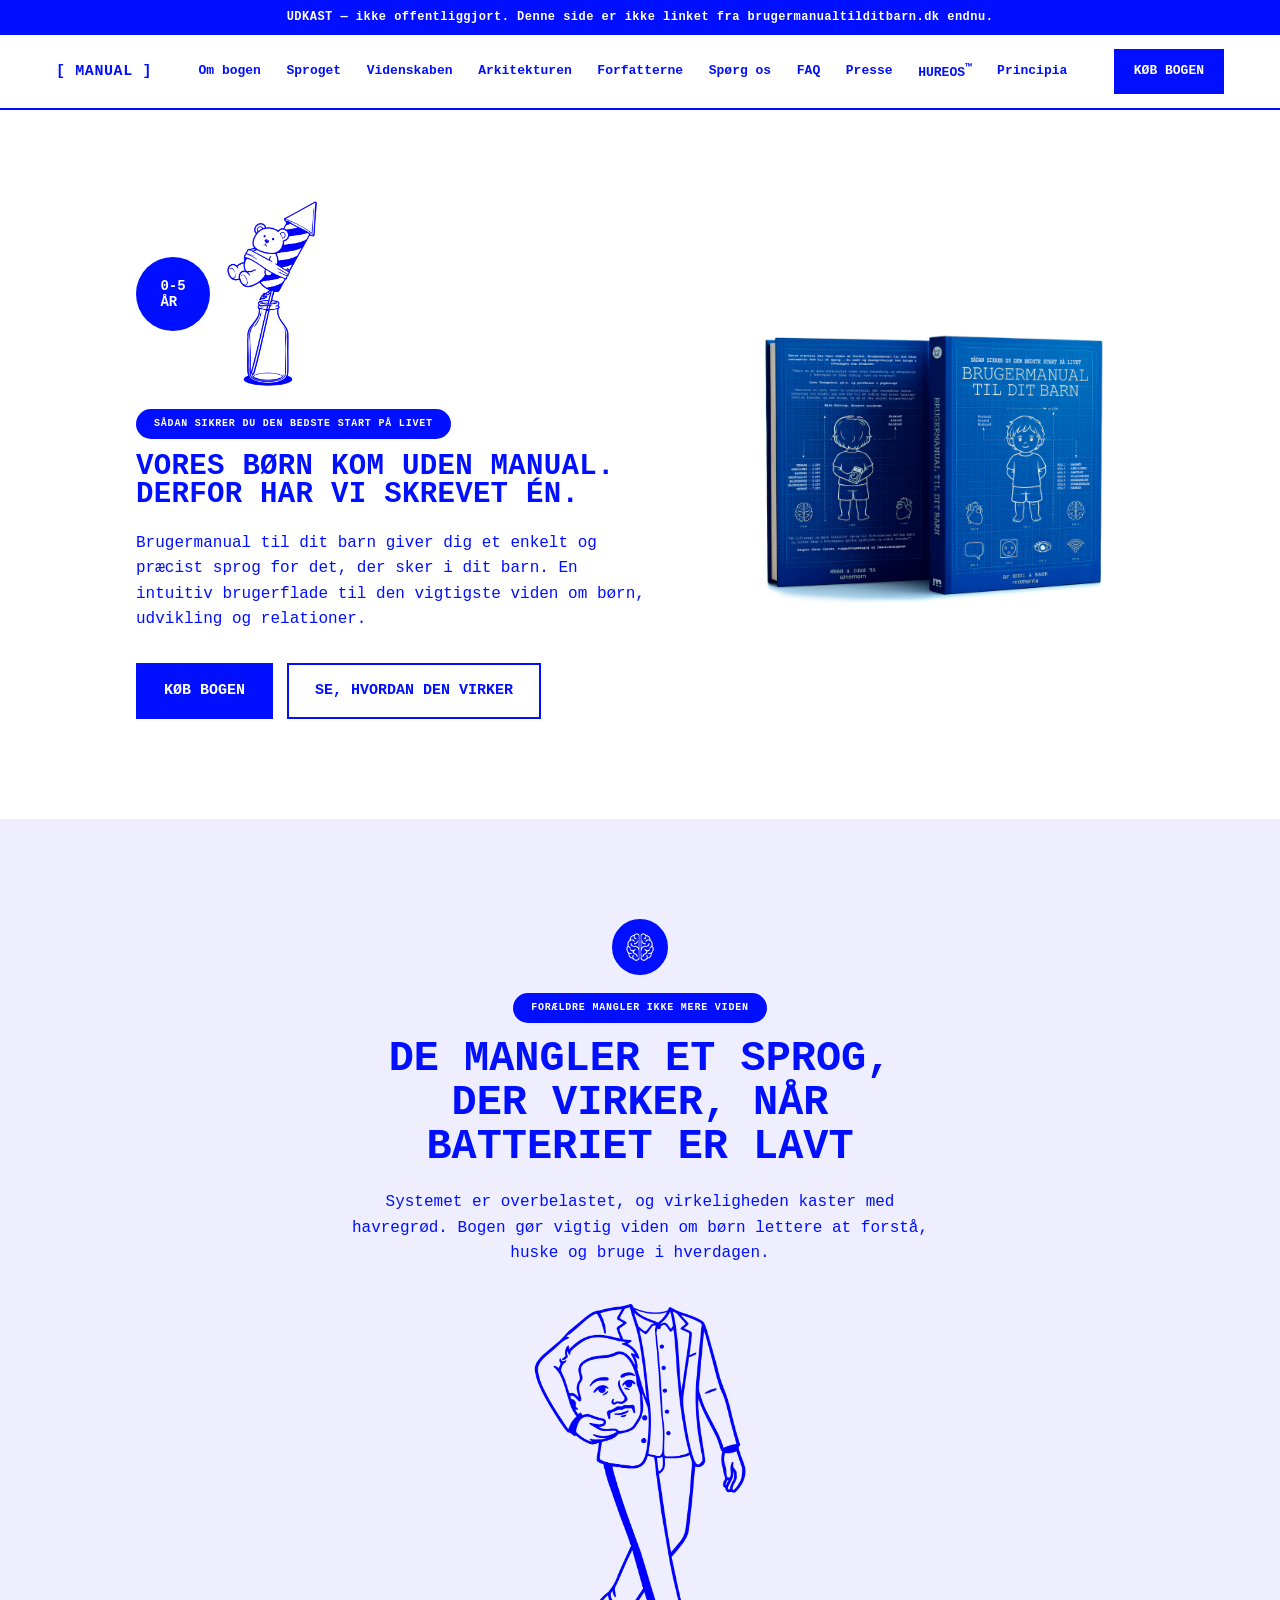
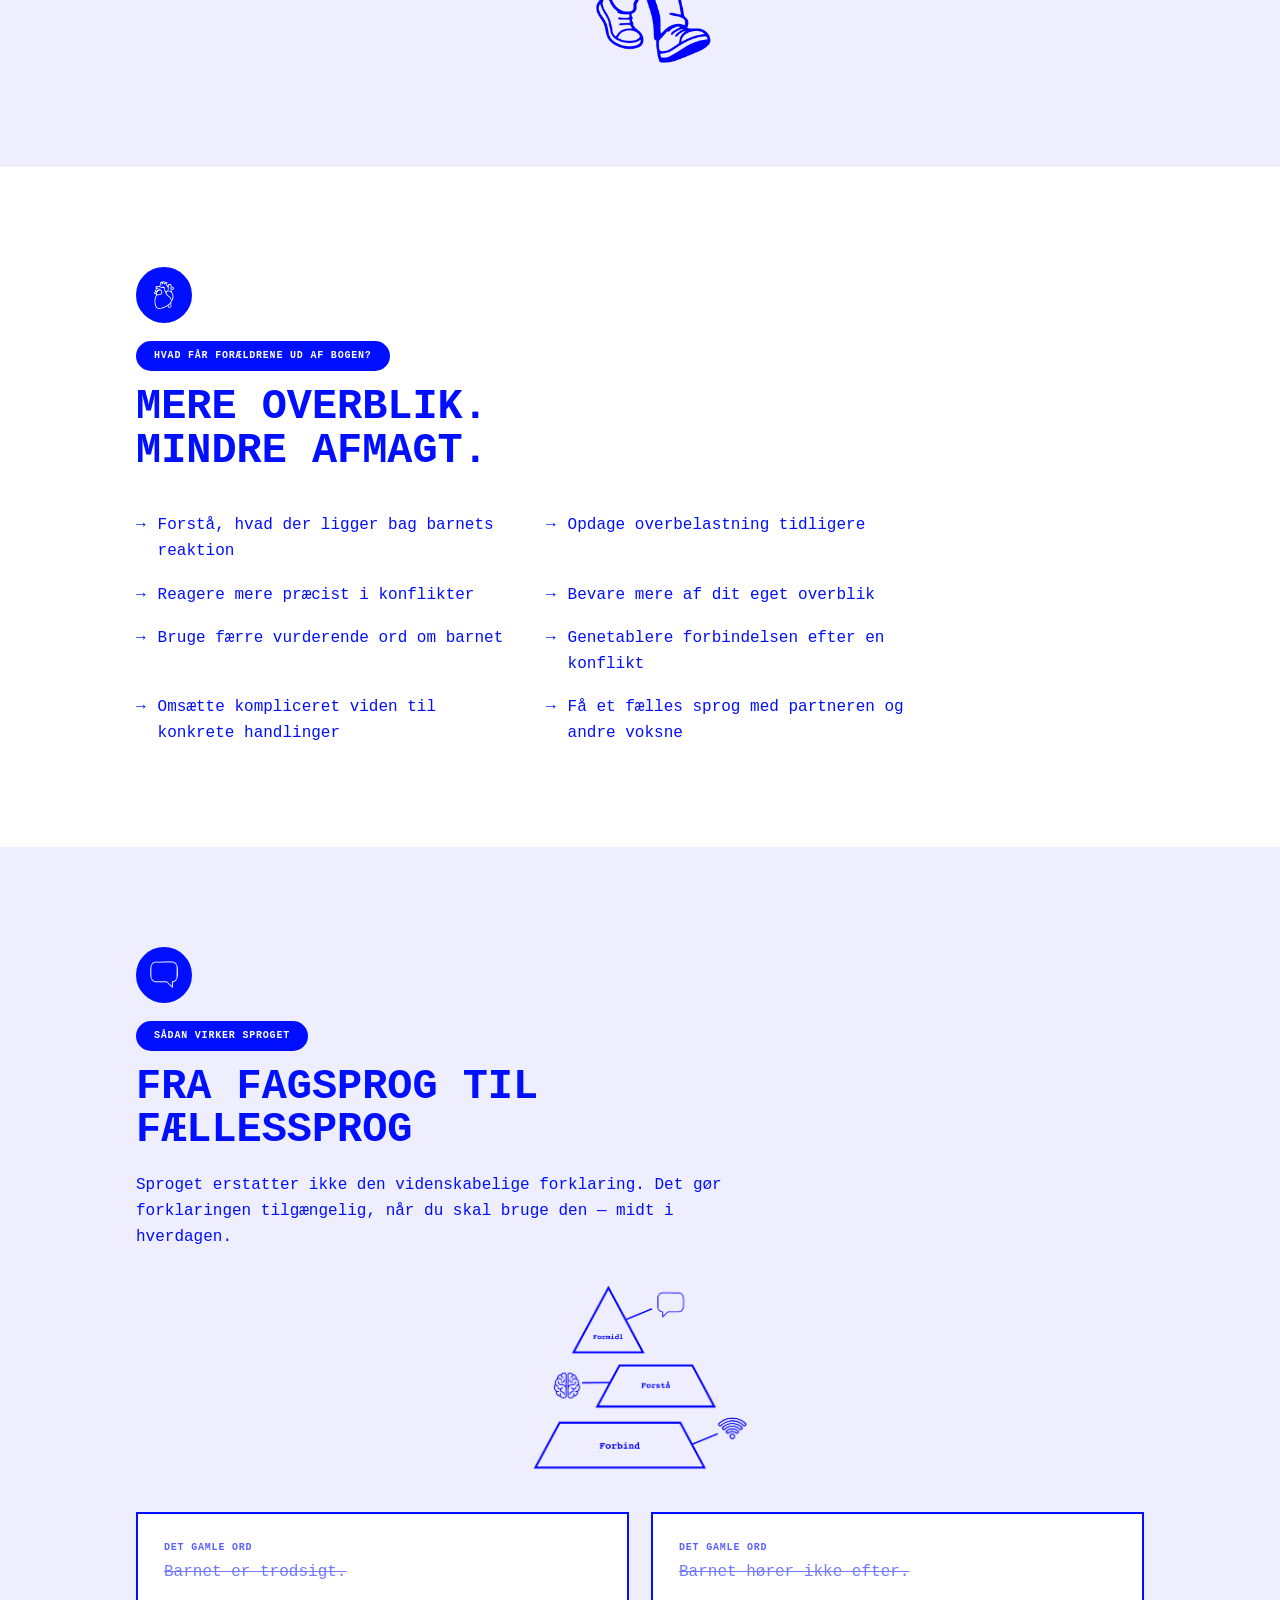
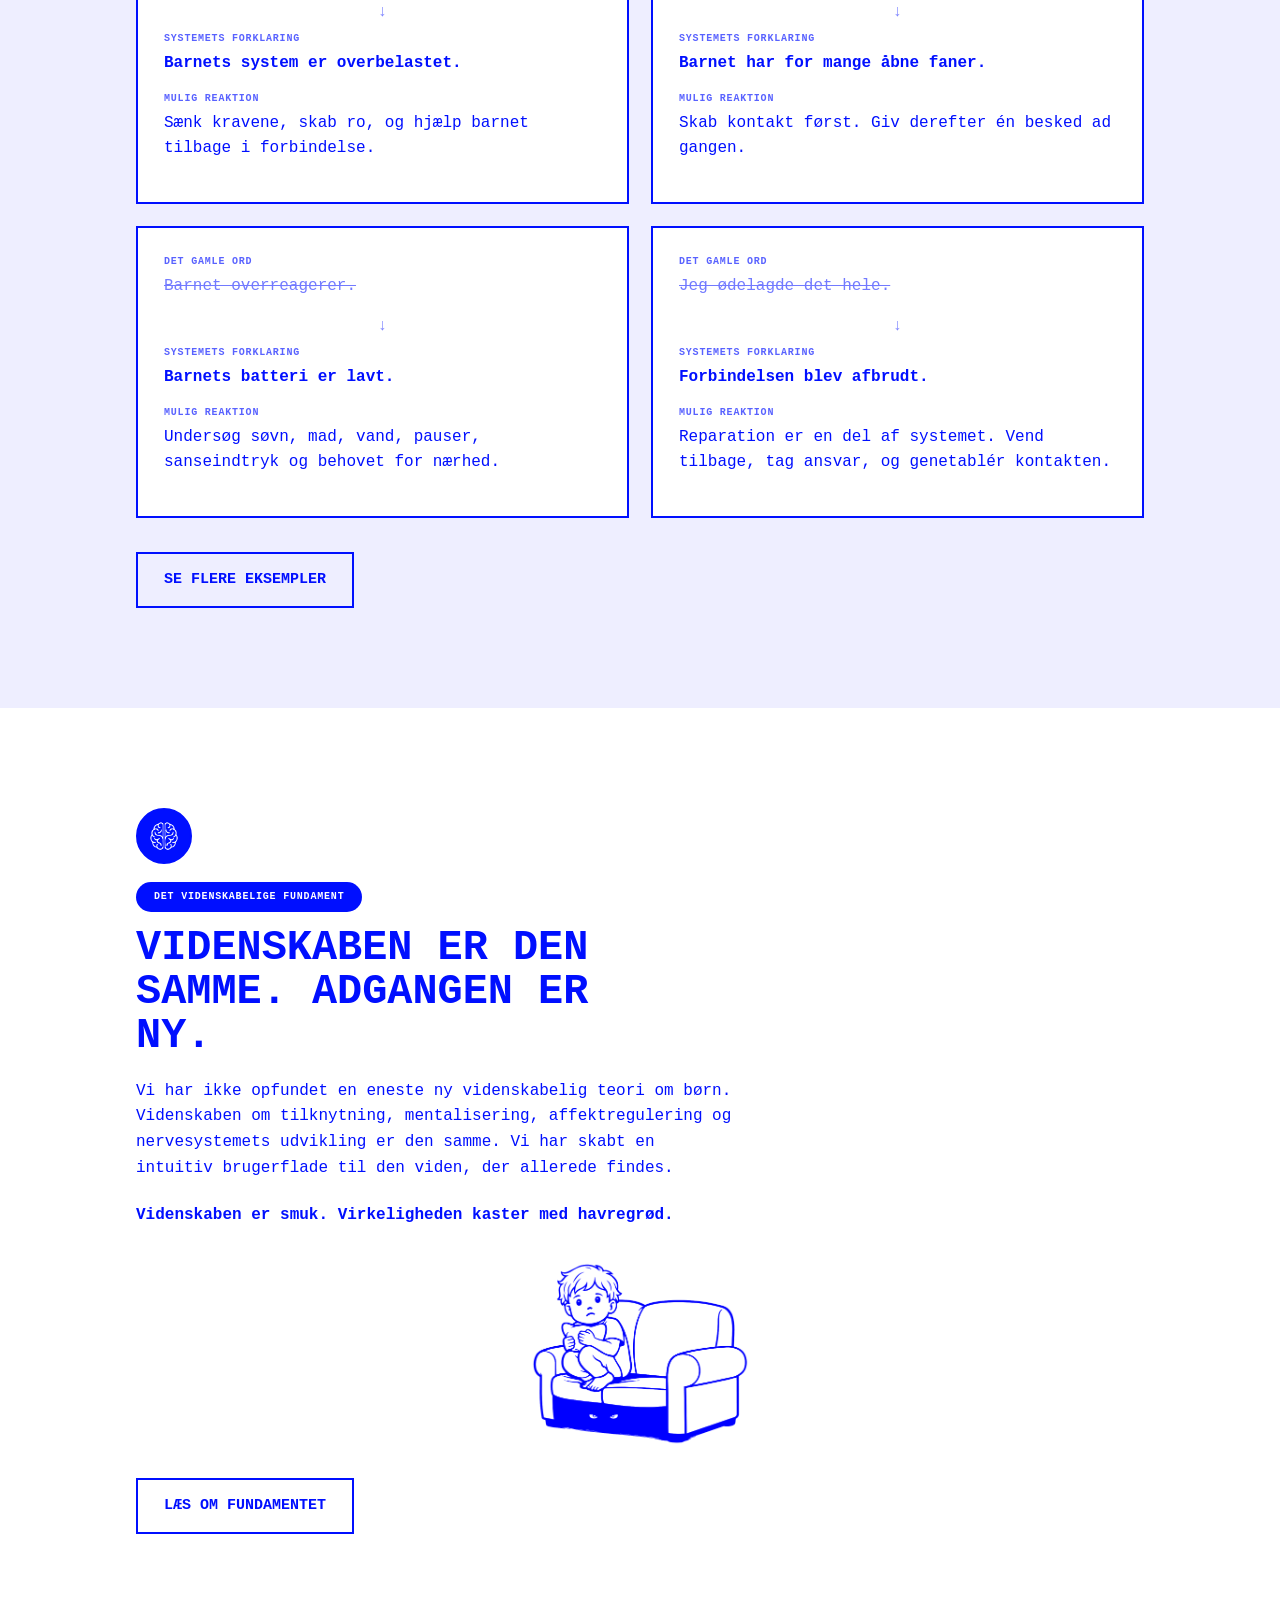
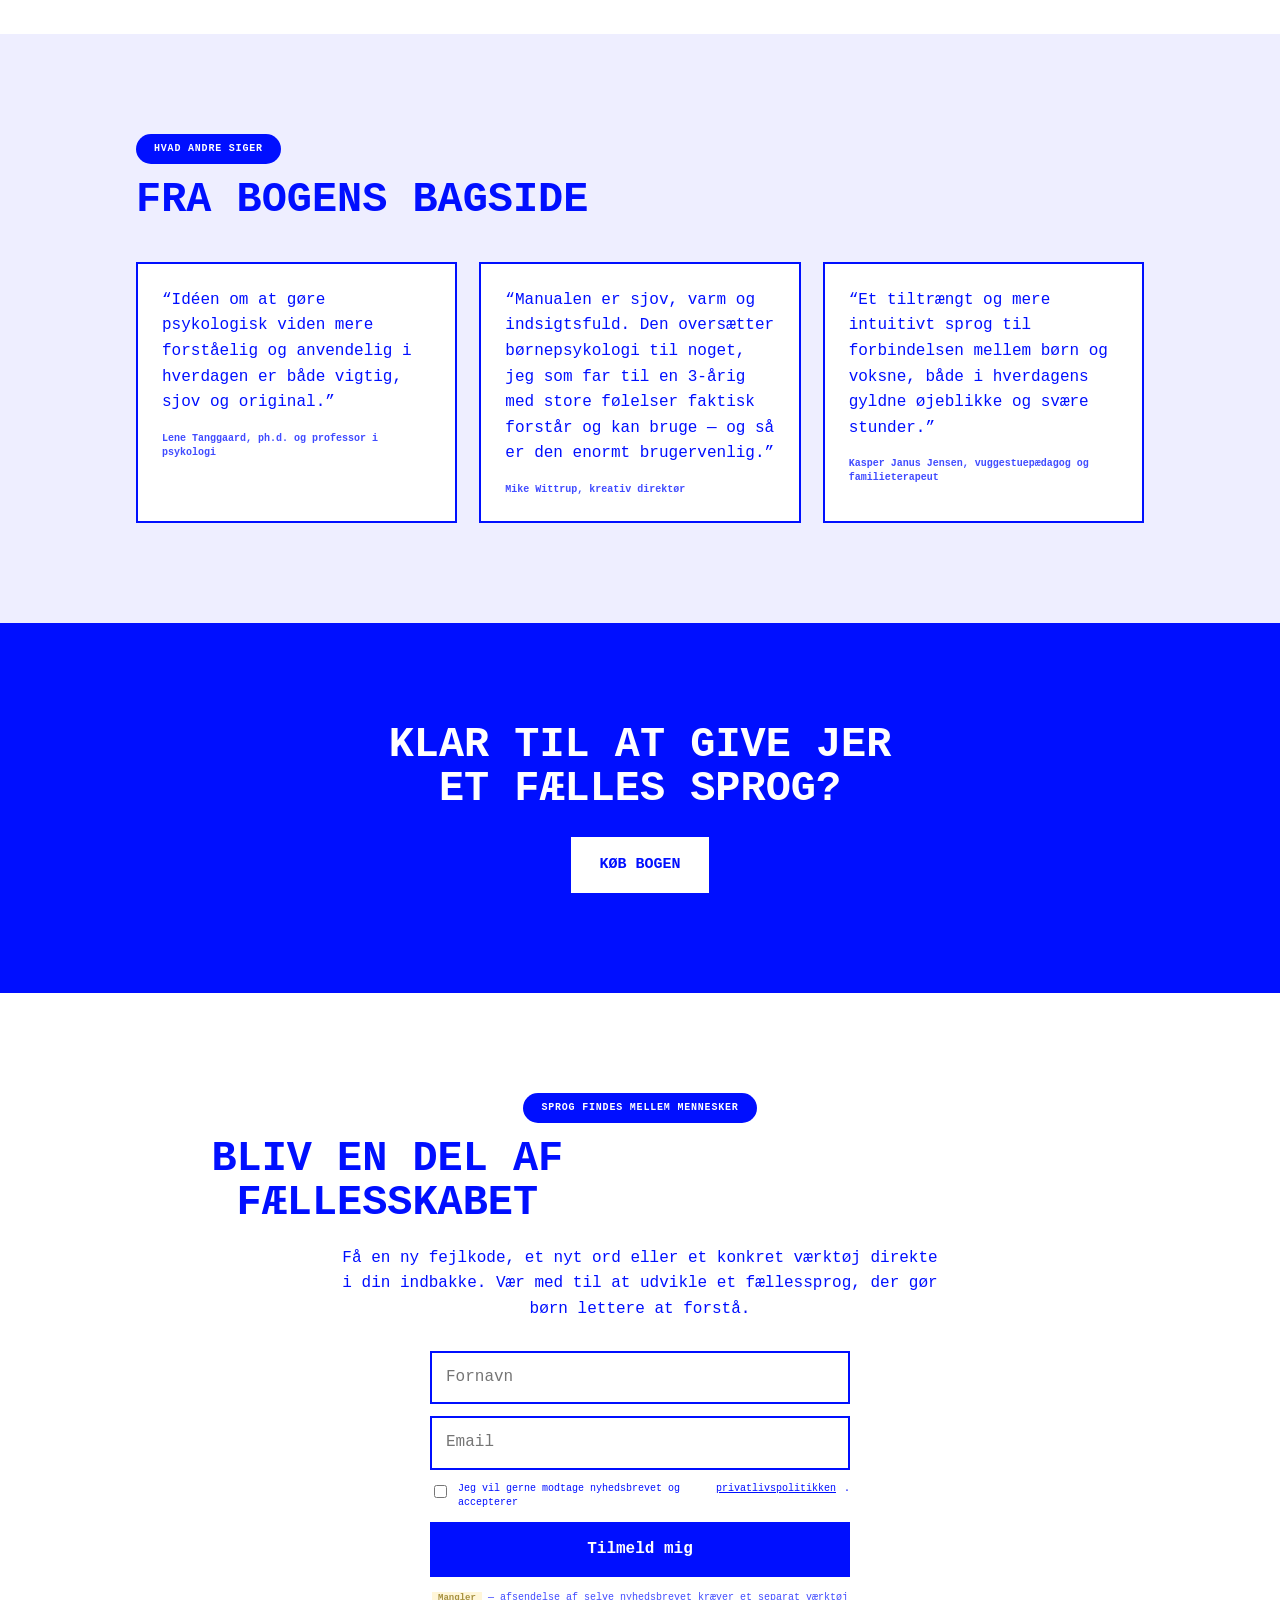
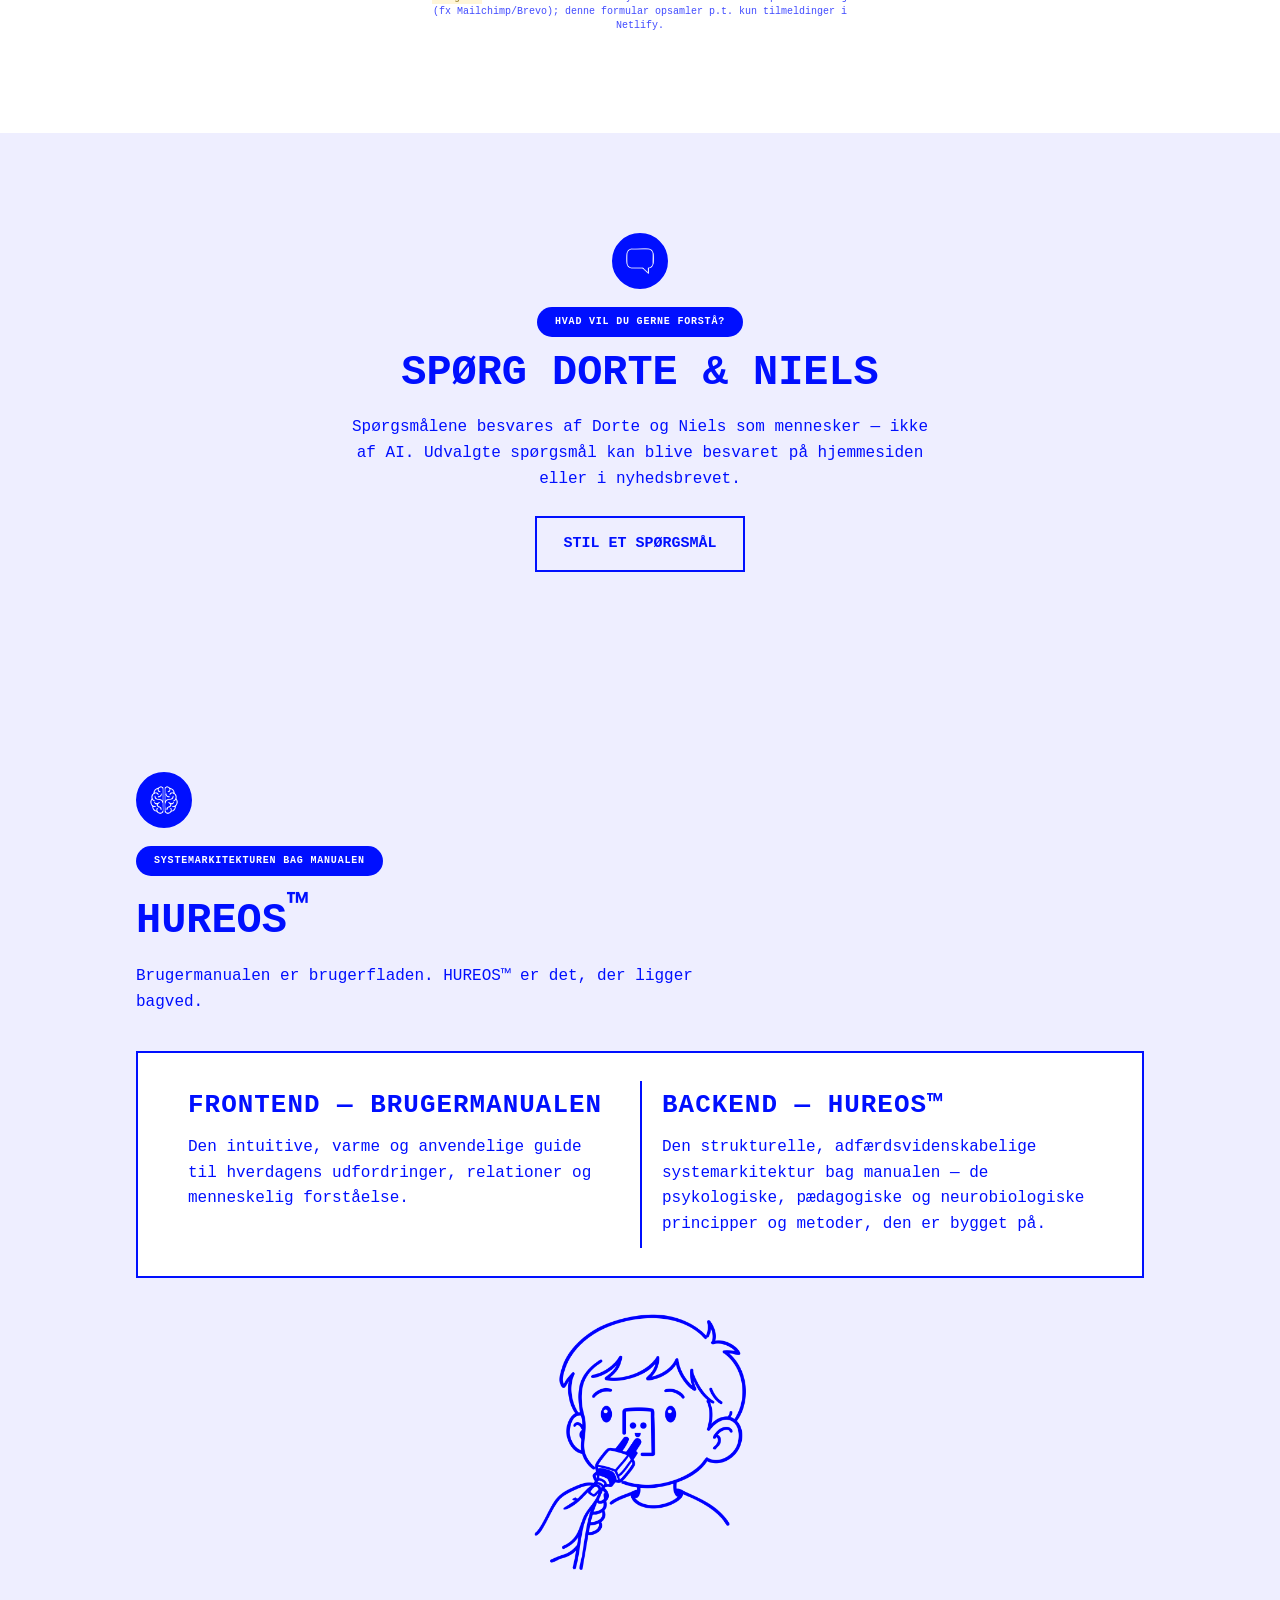
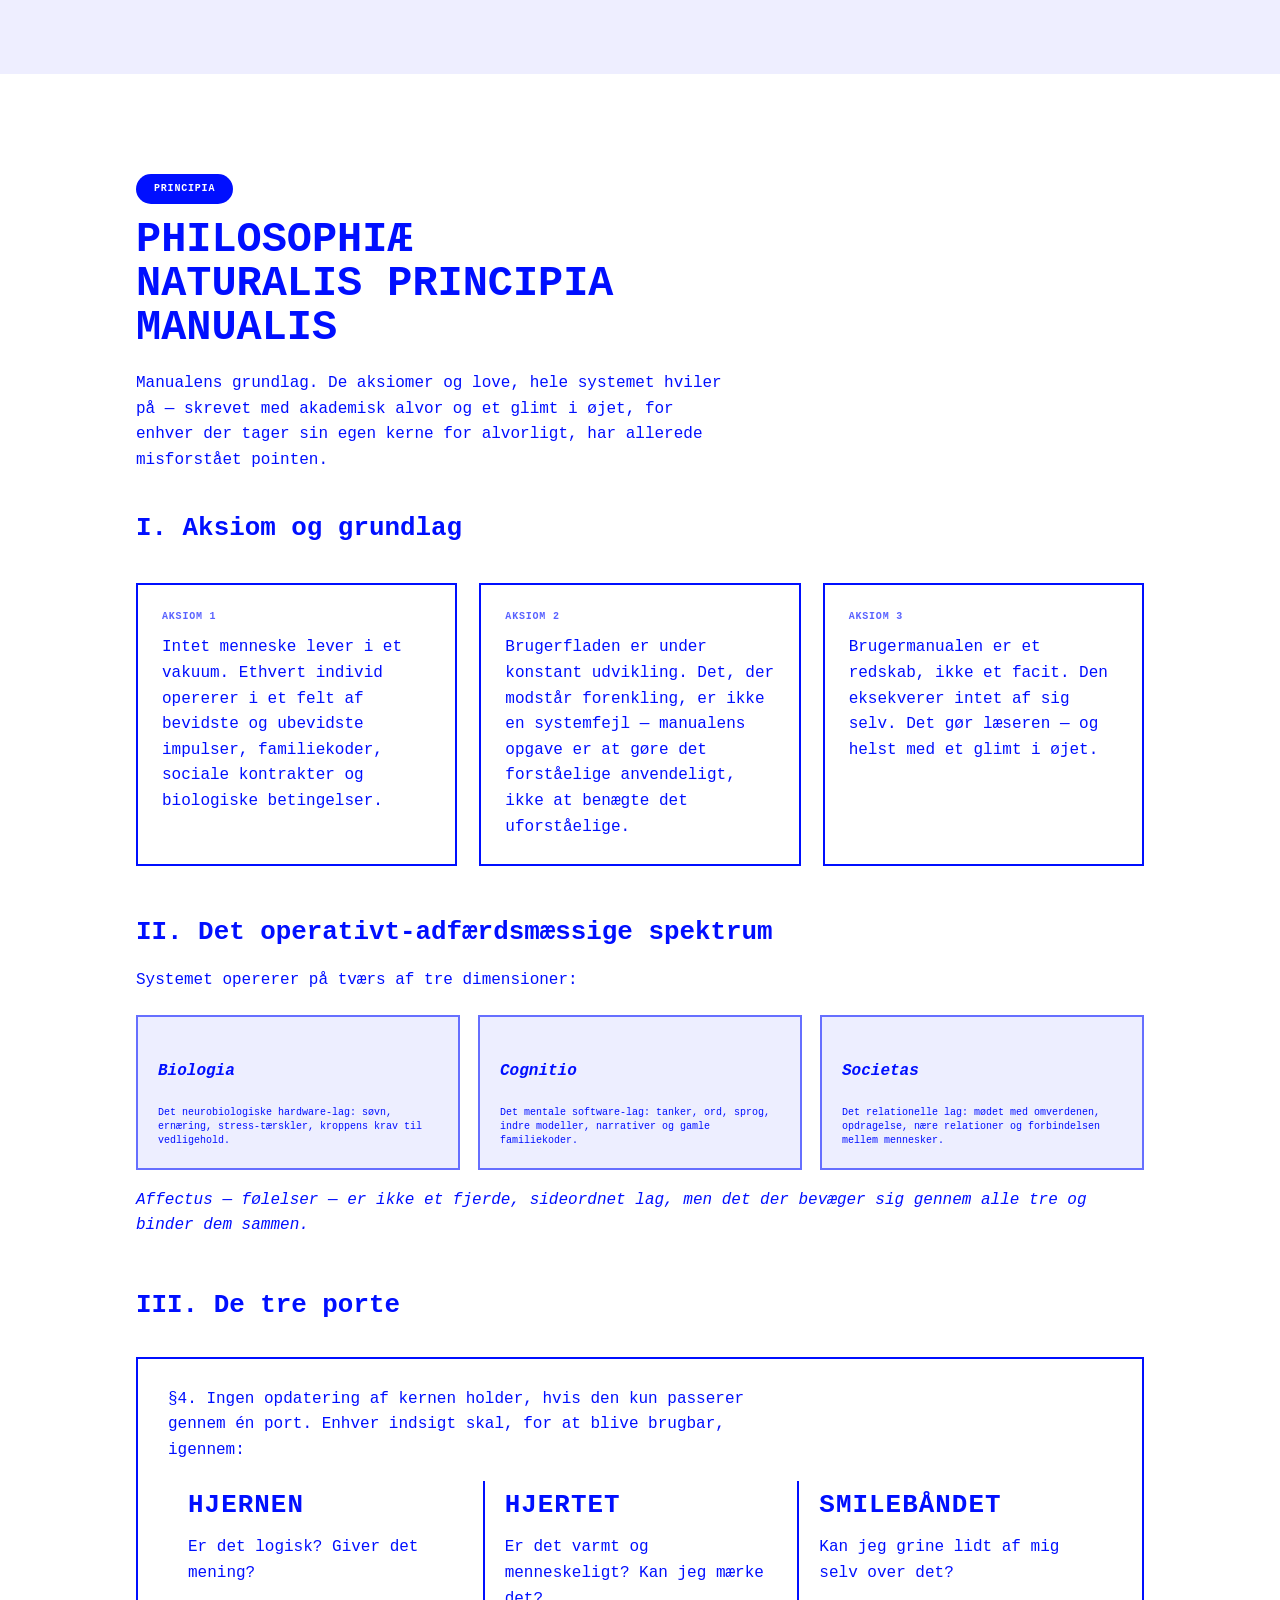
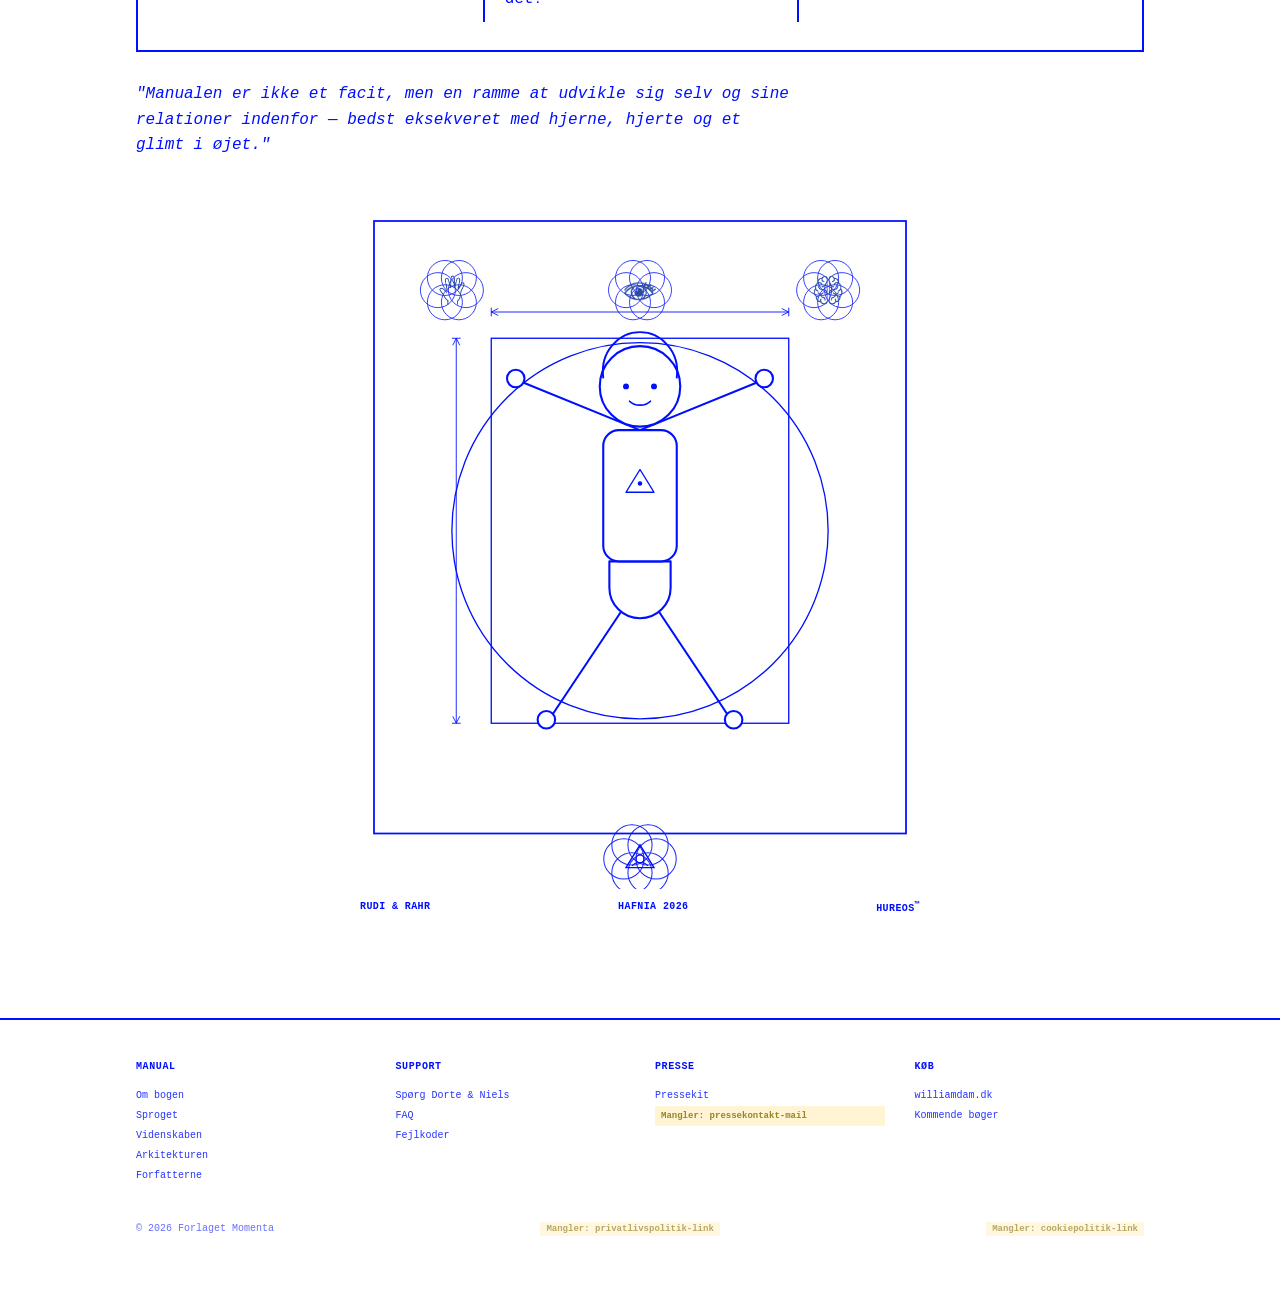
==== forside-udkast.html @ 3f7595cc "Force hero headline to exactly 2 lines, fix "en" -> "én" Sized the hero h1 (container-query based) s" ====
<!DOCTYPE html>
<html lang="da">
<head>
<meta charset="UTF-8">
<meta name="viewport" content="width=device-width, initial-scale=1.0">
<title>Brugermanual til dit barn | En brugerflade til hverdagen</title>
<meta name="description" content="Brugermanual til dit barn giver dig et enkelt og præcist sprog for det, der sker i dit barn. Af Dorte Rudi Andersen &amp; Niels Rahr, Forlaget Momenta.">
<link rel="icon" href="data:image/svg+xml,%3Csvg xmlns='http://www.w3.org/2000/svg' viewBox='0 0 24 24'%3E%3Ccircle cx='12' cy='12' r='11' fill='%230000ff'/%3E%3C/svg%3E">
<link rel="stylesheet" href="styles/type-scale.css">
<style>
  :root { --blue: #000fff; --white: #ffffff; --pale: #eeeeff; --purple: #666fff; }
  * { box-sizing: border-box; }
  html { scroll-behavior: smooth; }
  html, body { margin: 0; min-height: 100%; background: var(--white); }
  body { font-family: "Courier New", Courier, monospace; color: var(--blue); }
  button, input, select, textarea { font: inherit; }
  img { max-width: 100%; display: block; }
  a { color: inherit; }
  a:visited { color: inherit; }
  p { margin: 0; }
  .wrap { width: 100%; max-width: 1120px; margin: 0 auto; padding: 0 clamp(20px, 5vw, 56px); }

  /* Draft banner — remove before this file becomes index.html */
  .draft-banner { background: var(--blue); color: #fff; text-align: center; font-size: 12px; font-weight: 700; padding: 8px 12px; letter-spacing: .04em; }

  /* Nav */
  .nav { position: sticky; top: 0; z-index: 30; background: rgba(255,255,255,.92); backdrop-filter: blur(6px); border-bottom: 2px solid var(--blue); }
  .nav-inner { display: flex; align-items: center; justify-content: space-between; gap: 16px; padding: 14px clamp(20px, 5vw, 56px); }
  .nav-logo { font-weight: 700; letter-spacing: .04em; font-size: 15px; white-space: nowrap; }
  .nav-links { display: flex; align-items: center; gap: clamp(10px, 2vw, 26px); flex-wrap: wrap; font-size: 13px; font-weight: 700; }
  .nav-links a { text-decoration: none; }
  .nav-links a:hover { text-decoration: underline; }
  .nav-buy { flex: none; border: 2px solid var(--blue); background: var(--blue); color: #fff; font-weight: 700; font-size: 13px; padding: 10px 18px; text-decoration: none; white-space: nowrap; }
  .nav-buy:hover { background: #fff; color: var(--blue); }
  .nav-toggle { display: none; }

  @media (max-width: 760px) {
    .nav-links { display: none; }
    .nav-toggle { display: block; border: 2px solid var(--blue); background: none; color: var(--blue); font-weight: 700; font-size: 13px; padding: 8px 12px; }
    .nav.open .nav-links { display: flex; flex-direction: column; align-items: flex-start; width: 100%; padding: 16px clamp(20px, 5vw, 56px) 20px; gap: 14px; border-top: 2px solid var(--blue); }
  }

  /* Hero */
  .hero { padding: clamp(40px, 8vw, 90px) 0 clamp(50px, 8vw, 100px); }
  .hero-grid { display: grid; grid-template-columns: 1.1fr 0.9fr; align-items: center; gap: clamp(30px, 5vw, 70px); }
  .hero-badge { width: 74px; height: 74px; border-radius: 50%; background: var(--blue); color: #fff; display: grid; place-items: center; font-weight: 700; font-size: 14px; line-height: 1.15; flex: none; }
  .hero-top-row { display: flex; align-items: center; gap: 16px; margin-bottom: 22px; }
  .hero-bear { width: 92px; height: auto; flex: none; }
  .hero-copy { container-type: inline-size; }
  .hero .kicker-label { margin-bottom: 14px; }
  .hero h1 { font-size: clamp(1.1rem, 5.6cqw, 2.1rem); line-height: var(--lh-hero); text-transform: uppercase; letter-spacing: .01em; margin: 0 0 0.4em; white-space: nowrap; }
  .hero-sub { margin-top: 22px; font-size: var(--type-body); line-height: var(--lh-body); max-width: 60ch; }
  .hero-ctas { margin-top: 30px; display: flex; flex-wrap: wrap; gap: 14px; }
  .btn-primary, .btn-secondary { display: inline-block; font-weight: 700; font-size: 15px; padding: 14px 26px; text-decoration: none; border: 2px solid var(--blue); }
  .btn-primary { background: var(--blue); color: #fff; }
  .btn-primary:hover { background: #fff; color: var(--blue); }
  .btn-secondary { background: none; color: var(--blue); }
  .btn-secondary:hover { background: var(--blue); color: #fff; }
  .hero-book { position: relative; }
  .hero-book img { width: 100%; }

  @media (max-width: 820px) {
    .hero-grid { grid-template-columns: 1fr; }
    .hero-book { order: -1; max-width: 320px; margin: 0 auto; }
    .hero h1, .hero-top-row { margin-left: auto; margin-right: auto; }
    .hero-top-row { justify-content: center; }
    .hero { text-align: center; }
    .hero-sub { margin-left: auto; margin-right: auto; }
    .hero-ctas { justify-content: center; }
  }

  /* Section rhythm */
  section { padding: clamp(50px, 8vw, 100px) 0; }
  .section-alt { background: var(--pale); }
  .kicker-label { display: inline-block; font-weight: 700; font-size: var(--type-small); letter-spacing: .08em; margin-bottom: 14px; background: var(--blue); color: #fff; border-radius: 999px; padding: 7px 18px; }

  /* Bogens ikoner (hjerte/hjerne/taleboble), samme streg-stil som FIG-ikonerne på omslaget */
  .icon-badge { width: 56px; height: 56px; border-radius: 50%; background: var(--blue); border: 2px solid var(--blue); display: grid; place-items: center; margin-bottom: 18px; }
  .icon-badge img { width: 30px; height: 30px; object-fit: contain; filter: brightness(0) invert(1); }
  .icon-badge.on-dark { background: #fff; border-color: #fff; }
  .icon-badge.on-dark img { filter: none; }
  .section-title { text-transform: uppercase; max-width: 20ch; }
  .section-body { margin-top: 20px; font-size: var(--type-body); line-height: var(--lh-body); max-width: 62ch; }

  /* Intro */
  .intro { text-align: center; }
  .intro .section-title, .intro .section-body { margin-left: auto; margin-right: auto; }

  /* Udbytte */
  .benefits-grid { margin-top: 40px; display: grid; grid-template-columns: repeat(2, 1fr); gap: 18px 40px; max-width: 780px; }
  .benefit { display: flex; gap: 12px; font-size: var(--type-body); line-height: var(--lh-body); }
  .benefit::before { content: "→"; font-weight: 700; flex: none; }
  @media (max-width: 640px) { .benefits-grid { grid-template-columns: 1fr; } }

  /* Sprog demo */
  .demo-grid { margin-top: 40px; display: grid; grid-template-columns: repeat(2, 1fr); gap: 22px; }
  .demo-card { border: 2px solid var(--blue); padding: 26px; background: #fff; }
  .demo-row { margin-bottom: 14px; }
  .demo-row .demo-label { display: block; font-size: var(--type-small); font-weight: 700; letter-spacing: .08em; opacity: .65; margin-bottom: 4px; }
  .demo-row.old .demo-text { text-decoration: line-through; opacity: .55; }
  .demo-row.system .demo-text { font-weight: 700; }
  .demo-text { font-size: var(--type-body); line-height: var(--lh-body); }
  .demo-arrow { text-align: center; opacity: .5; margin: 6px 0; }
  @media (max-width: 700px) { .demo-grid { grid-template-columns: 1fr; } }

  /* Videnskab teaser */
  .science-line { margin-top: 22px; font-weight: 700; font-size: var(--type-body); line-height: var(--lh-body); }

  /* Testimonials */
  .quotes-grid { margin-top: 40px; display: grid; grid-template-columns: repeat(3, 1fr); gap: 22px; }
  .quote-card { border: 2px solid var(--blue); padding: 24px; background: #fff; display: flex; flex-direction: column; gap: 16px; }
  .quote-text { font-size: var(--type-body); line-height: var(--lh-body); font-style: normal; }
  .quote-text::before { content: "\201C"; }
  .quote-text::after { content: "\201D"; }
  .quote-by { font-size: var(--type-small); line-height: var(--lh-small); font-weight: 700; opacity: .75; }
  @media (max-width: 900px) { .quotes-grid { grid-template-columns: 1fr; } }

  /* HUREOS / Principia */
  .system-card { border: 2px solid var(--blue); padding: 28px 30px; background: #fff; margin-top: 36px; }
  .system-card-row { display: grid; grid-template-columns: 1fr 1fr; gap: 0; }
  .system-card-row.three-col { grid-template-columns: repeat(3, 1fr); margin-top: 18px; }
  .system-card-row > div { padding: 10px 20px; min-width: 0; }
  .system-card-row > div + div { border-left: 2px solid var(--blue); }
  .system-card h3 { text-transform: uppercase; letter-spacing: .04em; }
  .system-card p { margin-top: 8px; font-size: var(--type-body); line-height: var(--lh-body); }
  @media (max-width: 640px) { .system-card-row, .system-card-row.three-col { grid-template-columns: 1fr; } .system-card-row > div + div { border-left: 0; border-top: 2px solid var(--blue); margin-top: 16px; padding-top: 20px; } }

  .axiom-grid { margin-top: 40px; display: grid; grid-template-columns: repeat(3, 1fr); gap: 22px; }
  .axiom-card { border: 2px solid var(--blue); padding: 24px; background: #fff; }
  .axiom-card .axiom-num { font-weight: 700; font-size: var(--type-small); letter-spacing: .08em; opacity: .65; display: block; margin-bottom: 10px; }
  .axiom-card p { font-size: var(--type-body); line-height: var(--lh-body); }
  @media (max-width: 860px) { .axiom-grid { grid-template-columns: 1fr; } }

  .spectrum-grid { margin-top: 22px; display: grid; grid-template-columns: repeat(3, 1fr); gap: 18px; }
  .spectrum-card { border: 2px solid var(--purple); background: color-mix(in srgb, var(--purple) 12%, white); padding: 20px; }
  .spectrum-card h4 { font-style: italic; text-transform: none; }
  .spectrum-card p { margin-top: 6px; font-size: var(--type-small); line-height: var(--lh-small); }
  @media (max-width: 700px) { .spectrum-grid { grid-template-columns: 1fr; } }
  .affectus-note { margin-top: 18px; font-size: var(--type-body); line-height: var(--lh-body); font-style: italic; }

  .principia-closing { margin-top: 30px; font-size: var(--type-body); line-height: var(--lh-body); font-style: italic; max-width: 68ch; }

  .spread-illustration { max-width: 220px; margin: 32px auto 0; }
  .spread-illustration img { width: 100%; height: auto; display: block; }

  .vitruvius-wrap { margin-top: 48px; max-width: 560px; margin-left: auto; margin-right: auto; }
  .vitruvius-wrap svg { width: 100%; height: auto; display: block; }
  .vitruvius-caption { margin-top: 10px; display: flex; justify-content: space-between; font-size: var(--type-small); font-weight: 700; letter-spacing: .04em; }

  /* CTA band */
  .cta-band { text-align: center; background: var(--blue); color: #fff; }
  .cta-band .section-title { margin: 0 auto; color: #fff; }
  .cta-band .btn-primary { margin-top: 26px; background: #fff; color: var(--blue); border-color: #fff; }
  .cta-band .btn-primary:hover { background: var(--blue); color: #fff; }

  /* Newsletter */
  .newsletter { text-align: center; }
  .newsletter form { margin: 28px auto 0; max-width: 420px; display: grid; gap: 12px; text-align: left; }
  .newsletter input[type="text"], .newsletter input[type="email"] { border: 2px solid var(--blue); padding: 12px 14px; background: #fff; color: var(--blue); }
  .newsletter .consent { display: flex; gap: 8px; align-items: flex-start; font-size: var(--type-small); line-height: var(--lh-small); }
  .newsletter .consent input { margin-top: 3px; flex: none; }
  .newsletter button { border: 2px solid var(--blue); background: var(--blue); color: #fff; font-weight: 700; padding: 13px 18px; cursor: pointer; }
  .newsletter button:hover { background: #fff; color: var(--blue); }
  .honeypot { position: absolute; left: -9999px; }
  .form-note { margin-top: 14px; font-size: var(--type-small); line-height: var(--lh-small); opacity: .75; max-width: 420px; margin-left: auto; margin-right: auto; }
  .newsletter-success { display: none; font-weight: 700; margin-top: 20px; }
  .newsletter-success.visible { display: block; }
  .newsletter form.hidden { display: none; }

  /* Footer */
  footer { border-top: 2px solid var(--blue); padding: 40px 0 60px; }
  .footer-grid { display: grid; grid-template-columns: repeat(4, 1fr); gap: 30px; font-size: var(--type-small); }
  /* .footer-col h3 er markup, ikke indholdshierarki — bruges kun for struktur/tilgængelighed,
     så den styles bevidst som lille tekst, ikke som en H3 i den redaktionelle skala. */
  .footer-col h3 { font-size: var(--type-small); line-height: var(--lh-small); font-weight: 700; letter-spacing: .06em; margin-bottom: 12px; }
  .footer-col a { display: block; text-decoration: none; line-height: 2; opacity: .85; }
  .footer-col a:hover { text-decoration: underline; }
  .footer-bottom { margin-top: 36px; font-size: var(--type-small); line-height: var(--lh-small); opacity: .6; display: flex; flex-wrap: wrap; gap: 8px 20px; justify-content: space-between; }
  @media (max-width: 700px) { .footer-grid { grid-template-columns: repeat(2, 1fr); } }

  .missing { background: #fff3cd; color: #8a6d00; padding: 1px 6px; font-weight: 700; font-size: .9em; }

  @media (prefers-reduced-motion: reduce) { html { scroll-behavior: auto; } * { animation: none !important; transition: none !important; } }
</style>
</head>
<body>

<p class="draft-banner">UDKAST — ikke offentliggjort. Denne side er ikke linket fra brugermanualtilditbarn.dk endnu.</p>

<nav class="nav" data-nav>
  <div class="nav-inner">
    <span class="nav-logo">[ MANUAL ]</span>
    <button class="nav-toggle" type="button" data-nav-toggle aria-expanded="false" aria-label="Åbn menu">MENU</button>
    <div class="nav-links">
      <a href="#udbytte">Om bogen</a>
      <a href="sproget-udkast.html">Sproget</a>
      <a href="videnskaben-udkast.html">Videnskaben</a>
      <a href="arkitekturen-udkast.html">Arkitekturen</a>
      <a href="forfatterne-udkast.html">Forfatterne</a>
      <a href="sporg-udkast.html">Spørg os</a>
      <a href="faq-udkast.html">FAQ</a>
      <a href="presse-udkast.html">Presse</a>
      <a href="#hureos">HUREOS<sup>&trade;</sup></a>
      <a href="#principia">Principia</a>
    </div>
    <a class="nav-buy" href="https://www.williamdam.dk/brugermanual-til-dit-barn__4393526" target="_blank" rel="noopener noreferrer">KØB BOGEN</a>
  </div>
</nav>

<main>

  <!-- HERO -->
  <section class="hero">
    <div class="wrap hero-grid">
      <div class="hero-copy">
        <div class="hero-top-row">
          <span class="hero-badge">0-5<br>ÅR</span>
          <img class="hero-bear" src="images/bamse-raket.png" alt="">
        </div>
        <p class="kicker-label">SÅDAN SIKRER DU DEN BEDSTE START PÅ LIVET</p>
        <h1>Vores børn kom uden manual.<br>Derfor har vi skrevet én.</h1>
        <p class="hero-sub">Brugermanual til dit barn giver dig et enkelt og præcist sprog for det, der sker i dit barn. En intuitiv brugerflade til den vigtigste viden om børn, udvikling og relationer.</p>
        <div class="hero-ctas">
          <a class="btn-primary" href="https://www.williamdam.dk/brugermanual-til-dit-barn__4393526" target="_blank" rel="noopener noreferrer">KØB BOGEN</a>
          <a class="btn-secondary" href="#sprog">SE, HVORDAN DEN VIRKER</a>
        </div>
      </div>
      <div class="hero-book">
        <img src="images/book.png" alt="Bogomslag: Brugermanual til dit barn, af Dorte Rudi Andersen &amp; Niels Rahr, Forlaget Momenta">
      </div>
    </div>
  </section>

  <!-- KORT INTRODUKTION -->
  <section class="section-alt intro">
    <div class="wrap">
      <span class="icon-badge" style="margin-left:auto;margin-right:auto;" aria-hidden="true">
        <img src="images/icons/hjerne.png" alt="">
      </span>
      <p class="kicker-label">FORÆLDRE MANGLER IKKE MERE VIDEN</p>
      <h2 class="section-title">De mangler et sprog, der virker, når batteriet er lavt</h2>
      <p class="section-body">Systemet er overbelastet, og virkeligheden kaster med havregrød. Bogen gør vigtig viden om børn lettere at forstå, huske og bruge i hverdagen.</p>
      <div class="spread-illustration">
        <img src="images/illustrationer/foraeldre-hovedet-under-armen.png" alt="Illustration: en forælder går rundt med sit eget hoved under armen — et billede på at være helt overbelastet">
      </div>
    </div>
  </section>

  <!-- UDBYTTE -->
  <section id="udbytte">
    <div class="wrap">
      <span class="icon-badge" aria-hidden="true">
        <img src="images/icons/hjerte.png" alt="">
      </span>
      <p class="kicker-label">HVAD FÅR FORÆLDRENE UD AF BOGEN?</p>
      <h2 class="section-title">Mere overblik. Mindre afmagt.</h2>
      <div class="benefits-grid">
        <p class="benefit">Forstå, hvad der ligger bag barnets reaktion</p>
        <p class="benefit">Opdage overbelastning tidligere</p>
        <p class="benefit">Reagere mere præcist i konflikter</p>
        <p class="benefit">Bevare mere af dit eget overblik</p>
        <p class="benefit">Bruge færre vurderende ord om barnet</p>
        <p class="benefit">Genetablere forbindelsen efter en konflikt</p>
        <p class="benefit">Omsætte kompliceret viden til konkrete handlinger</p>
        <p class="benefit">Få et fælles sprog med partneren og andre voksne</p>
      </div>
    </div>
  </section>

  <!-- SPROG DEMO -->
  <section id="sprog" class="section-alt">
    <div class="wrap">
      <span class="icon-badge" aria-hidden="true">
        <img src="images/icons/taleboble.png" alt="">
      </span>
      <p class="kicker-label">SÅDAN VIRKER SPROGET</p>
      <h2 class="section-title">Fra fagsprog til fællessprog</h2>
      <p class="section-body">Sproget erstatter ikke den videnskabelige forklaring. Det gør forklaringen tilgængelig, når du skal bruge den — midt i hverdagen.</p>
      <div class="spread-illustration">
        <img src="images/illustrationer/de-tre-fer.png" alt="Illustration: pyramiden Forbind, Forstå, Formidl — bogens tre F'er, koblet til wifi-, hjerne- og talebobleikon">
      </div>
      <div class="demo-grid">
        <article class="demo-card">
          <div class="demo-row old"><span class="demo-label">DET GAMLE ORD</span><span class="demo-text">Barnet er trodsigt.</span></div>
          <div class="demo-arrow">↓</div>
          <div class="demo-row system"><span class="demo-label">SYSTEMETS FORKLARING</span><span class="demo-text">Barnets system er overbelastet.</span></div>
          <div class="demo-row"><span class="demo-label">MULIG REAKTION</span><span class="demo-text">Sænk kravene, skab ro, og hjælp barnet tilbage i forbindelse.</span></div>
        </article>
        <article class="demo-card">
          <div class="demo-row old"><span class="demo-label">DET GAMLE ORD</span><span class="demo-text">Barnet hører ikke efter.</span></div>
          <div class="demo-arrow">↓</div>
          <div class="demo-row system"><span class="demo-label">SYSTEMETS FORKLARING</span><span class="demo-text">Barnet har for mange åbne faner.</span></div>
          <div class="demo-row"><span class="demo-label">MULIG REAKTION</span><span class="demo-text">Skab kontakt først. Giv derefter én besked ad gangen.</span></div>
        </article>
        <article class="demo-card">
          <div class="demo-row old"><span class="demo-label">DET GAMLE ORD</span><span class="demo-text">Barnet overreagerer.</span></div>
          <div class="demo-arrow">↓</div>
          <div class="demo-row system"><span class="demo-label">SYSTEMETS FORKLARING</span><span class="demo-text">Barnets batteri er lavt.</span></div>
          <div class="demo-row"><span class="demo-label">MULIG REAKTION</span><span class="demo-text">Undersøg søvn, mad, vand, pauser, sanseindtryk og behovet for nærhed.</span></div>
        </article>
        <article class="demo-card">
          <div class="demo-row old"><span class="demo-label">DET GAMLE ORD</span><span class="demo-text">Jeg ødelagde det hele.</span></div>
          <div class="demo-arrow">↓</div>
          <div class="demo-row system"><span class="demo-label">SYSTEMETS FORKLARING</span><span class="demo-text">Forbindelsen blev afbrudt.</span></div>
          <div class="demo-row"><span class="demo-label">MULIG REAKTION</span><span class="demo-text">Reparation er en del af systemet. Vend tilbage, tag ansvar, og genetablér kontakten.</span></div>
        </article>
      </div>
      <p class="section-body" style="margin-top:34px;"><a href="sproget-udkast.html" class="btn-secondary" style="border-color:var(--blue);">SE FLERE EKSEMPLER</a></p>
    </div>
  </section>

  <!-- VIDENSKAB TEASER -->
  <section id="videnskab">
    <div class="wrap">
      <span class="icon-badge" aria-hidden="true">
        <img src="images/icons/hjerne.png" alt="">
      </span>
      <p class="kicker-label">DET VIDENSKABELIGE FUNDAMENT</p>
      <h2 class="section-title">Videnskaben er den samme. Adgangen er ny.</h2>
      <p class="section-body">Vi har ikke opfundet en eneste ny videnskabelig teori om børn. Videnskaben om tilknytning, mentalisering, affektregulering og nervesystemets udvikling er den samme. Vi har skabt en intuitiv brugerflade til den viden, der allerede findes.</p>
      <p class="science-line">Videnskaben er smuk. Virkeligheden kaster med havregrød.</p>
      <div class="spread-illustration">
        <img src="images/illustrationer/alarmsystemet.png" alt="Illustration: et barn sidder årvågent på en sofa, mens et par øjne lurer nedenunder — alarmsystemet, når hjernen ser løver under sofaen">
      </div>
      <p class="section-body"><a href="videnskaben-udkast.html" class="btn-secondary" style="border-color:var(--blue); display:inline-block; margin-top:12px;">LÆS OM FUNDAMENTET</a></p>
    </div>
  </section>

  <!-- CITATER (fra bogens bagside — verificeret) -->
  <section class="section-alt">
    <div class="wrap">
      <p class="kicker-label">HVAD ANDRE SIGER</p>
      <h2 class="section-title">Fra bogens bagside</h2>
      <div class="quotes-grid">
        <div class="quote-card">
          <p class="quote-text">Idéen om at gøre psykologisk viden mere forståelig og anvendelig i hverdagen er både vigtig, sjov og original.</p>
          <p class="quote-by">Lene Tanggaard, ph.d. og professor i psykologi</p>
        </div>
        <div class="quote-card">
          <p class="quote-text">Manualen er sjov, varm og indsigtsfuld. Den oversætter børnepsykologi til noget, jeg som far til en 3-årig med store følelser faktisk forstår og kan bruge — og så er den enormt brugervenlig.</p>
          <p class="quote-by">Mike Wittrup, kreativ direktør</p>
        </div>
        <div class="quote-card">
          <p class="quote-text">Et tiltrængt og mere intuitivt sprog til forbindelsen mellem børn og voksne, både i hverdagens gyldne øjeblikke og svære stunder.</p>
          <p class="quote-by">Kasper Janus Jensen, vuggestuepædagog og familieterapeut</p>
        </div>
      </div>
    </div>
  </section>

  <!-- CTA BAND -->
  <section class="cta-band">
    <div class="wrap">
      <h2 class="section-title">Klar til at give jer et fælles sprog?</h2>
      <a class="btn-primary" href="https://www.williamdam.dk/brugermanual-til-dit-barn__4393526" target="_blank" rel="noopener noreferrer">KØB BOGEN</a>
    </div>
  </section>

  <!-- NYHEDSBREV -->
  <section class="newsletter">
    <div class="wrap">
      <p class="kicker-label">SPROG FINDES MELLEM MENNESKER</p>
      <h2 class="section-title">Bliv en del af fællesskabet</h2>
      <p class="section-body" style="margin-left:auto;margin-right:auto;">Få en ny fejlkode, et nyt ord eller et konkret værktøj direkte i din indbakke. Vær med til at udvikle et fællessprog, der gør børn lettere at forstå.</p>

      <form name="nyhedsbrev" method="POST" data-netlify="true" netlify-honeypot="nb-website" data-nl-form>
        <input type="hidden" name="form-name" value="nyhedsbrev">
        <input type="text" name="firstname" placeholder="Fornavn" required autocomplete="given-name">
        <input type="email" name="email" placeholder="Email" required autocomplete="email" inputmode="email">
        <label class="consent"><input type="checkbox" name="consent" required> Jeg vil gerne modtage nyhedsbrevet og accepterer <a href="#" style="text-decoration:underline;">privatlivspolitikken</a>.</label>
        <label class="honeypot" aria-hidden="true">Website<input name="nb-website" tabindex="-1" autocomplete="off"></label>
        <button type="submit" data-nl-submit>Tilmeld mig</button>
      </form>
      <p class="newsletter-success" data-nl-success>Tak! Du er nu tilmeldt nyhedsbrevet.</p>
      <p class="form-note"><span class="missing">Mangler</span> — afsendelse af selve nyhedsbrevet kræver et separat værktøj (fx Mailchimp/Brevo); denne formular opsamler p.t. kun tilmeldinger i Netlify.</p>
    </div>
  </section>

  <!-- SPØRG-CTA -->
  <section class="section-alt" style="text-align:center;">
    <div class="wrap">
      <span class="icon-badge" style="margin-left:auto;margin-right:auto;" aria-hidden="true">
        <img src="images/icons/taleboble.png" alt="">
      </span>
      <p class="kicker-label">HVAD VIL DU GERNE FORSTÅ?</p>
      <h2 class="section-title" style="margin:0 auto;">Spørg Dorte &amp; Niels</h2>
      <p class="section-body" style="margin-left:auto;margin-right:auto;">Spørgsmålene besvares af Dorte og Niels som mennesker — ikke af AI. Udvalgte spørgsmål kan blive besvaret på hjemmesiden eller i nyhedsbrevet.</p>
      <p style="margin-top:24px;"><a class="btn-secondary" href="sporg-udkast.html">STIL ET SPØRGSMÅL</a></p>
    </div>
  </section>

  <!-- HUREOS -->
  <section id="hureos" class="section-alt">
    <div class="wrap">
      <span class="icon-badge" aria-hidden="true">
        <img src="images/icons/hjerne.png" alt="">
      </span>
      <p class="kicker-label">SYSTEMARKITEKTUREN BAG MANUALEN</p>
      <h2 class="section-title">HUREOS<sup>&trade;</sup></h2>
      <p class="section-body">Brugermanualen er brugerfladen. HUREOS™ er det, der ligger bagved.</p>
      <div class="system-card">
        <div class="system-card-row">
          <div>
            <h3>Frontend — Brugermanualen</h3>
            <p>Den intuitive, varme og anvendelige guide til hverdagens udfordringer, relationer og menneskelig forståelse.</p>
          </div>
          <div>
            <h3>Backend — HUREOS™</h3>
            <p>Den strukturelle, adfærdsvidenskabelige systemarkitektur bag manualen — de psykologiske, pædagogiske og neurobiologiske principper og metoder, den er bygget på.</p>
          </div>
        </div>
      </div>
      <div class="spread-illustration">
        <img src="images/illustrationer/egen-konfiguration.png" alt="Illustration: et barn med et stik i munden, forbundet til en stikkontakt tegnet som et ansigt — hvert barn har sin egen konfiguration">
      </div>
    </div>
  </section>

  <!-- PRINCIPIA -->
  <section id="principia">
    <div class="wrap">
      <p class="kicker-label">PRINCIPIA</p>
      <h2 class="section-title">Philosophiæ Naturalis Principia Manualis</h2>
      <p class="section-body">Manualens grundlag. De aksiomer og love, hele systemet hviler på — skrevet med akademisk alvor og et glimt i øjet, for enhver der tager sin egen kerne for alvorligt, har allerede misforstået pointen.</p>

      <h3 class="type-h3" style="margin-top:40px;">I. Aksiom og grundlag</h3>
      <div class="axiom-grid">
        <div class="axiom-card">
          <span class="axiom-num">AKSIOM 1</span>
          <p>Intet menneske lever i et vakuum. Ethvert individ opererer i et felt af bevidste og ubevidste impulser, familiekoder, sociale kontrakter og biologiske betingelser.</p>
        </div>
        <div class="axiom-card">
          <span class="axiom-num">AKSIOM 2</span>
          <p>Brugerfladen er under konstant udvikling. Det, der modstår forenkling, er ikke en systemfejl — manualens opgave er at gøre det forståelige anvendeligt, ikke at benægte det uforståelige.</p>
        </div>
        <div class="axiom-card">
          <span class="axiom-num">AKSIOM 3</span>
          <p>Brugermanualen er et redskab, ikke et facit. Den eksekverer intet af sig selv. Det gør læseren — og helst med et glimt i øjet.</p>
        </div>
      </div>

      <h3 class="type-h3" style="margin-top:52px;">II. Det operativt-adfærdsmæssige spektrum</h3>
      <p class="section-body">Systemet opererer på tværs af tre dimensioner:</p>
      <div class="spectrum-grid">
        <div class="spectrum-card">
          <h4>Biologia</h4>
          <p>Det neurobiologiske hardware-lag: søvn, ernæring, stress-tærskler, kroppens krav til vedligehold.</p>
        </div>
        <div class="spectrum-card">
          <h4>Cognitio</h4>
          <p>Det mentale software-lag: tanker, ord, sprog, indre modeller, narrativer og gamle familiekoder.</p>
        </div>
        <div class="spectrum-card">
          <h4>Societas</h4>
          <p>Det relationelle lag: mødet med omverdenen, opdragelse, nære relationer og forbindelsen mellem mennesker.</p>
        </div>
      </div>
      <p class="affectus-note">Affectus — følelser — er ikke et fjerde, sideordnet lag, men det der bevæger sig gennem alle tre og binder dem sammen.</p>

      <h3 class="type-h3" style="margin-top:52px;">III. De tre porte</h3>
      <div class="system-card">
        <p class="section-body" style="margin-top:0;">§4. Ingen opdatering af kernen holder, hvis den kun passerer gennem én port. Enhver indsigt skal, for at blive brugbar, igennem:</p>
        <div class="system-card-row three-col">
          <div><h3>Hjernen</h3><p>Er det logisk? Giver det mening?</p></div>
          <div><h3>Hjertet</h3><p>Er det varmt og menneskeligt? Kan jeg mærke det?</p></div>
          <div><h3>Smilebåndet</h3><p>Kan jeg grine lidt af mig selv over det?</p></div>
        </div>
      </div>

      <p class="principia-closing">"Manualen er ikke et facit, men en ramme at udvikle sig selv og sine relationer indenfor — bedst eksekveret med hjerne, hjerte og et glimt i øjet."</p>

      <div class="vitruvius-wrap">
        <svg viewBox="0 0 640 780" role="img" aria-label="Vitruviansk illustration af et barn indskrevet i cirkel og kvadrat, med hånd-, øje- og hjerneikon foroven og øje-i-trekant forneden">
          <defs>
            <g id="rosette">
              <circle cx="16" cy="0" r="20"/>
              <circle cx="8" cy="13.9" r="20"/>
              <circle cx="-8" cy="13.9" r="20"/>
              <circle cx="-16" cy="0" r="20"/>
              <circle cx="-8" cy="-13.9" r="20"/>
              <circle cx="8" cy="-13.9" r="20"/>
            </g>
          </defs>
          <!-- ramme -->
          <rect x="16" y="16" width="608" height="700" fill="none" stroke="#000fff" stroke-width="2"/>
          <!-- kvadrat + cirkel -->
          <rect x="150" y="150" width="340" height="440" fill="none" stroke="#000fff" stroke-width="1.5"/>
          <circle cx="320" cy="370" r="215" fill="none" stroke="#000fff" stroke-width="1.5"/>
          <!-- målepile -->
          <g stroke="#000fff" stroke-width="1" fill="none">
            <line x1="150" y1="120" x2="490" y2="120"/>
            <path d="M150 115l0 10M150 120l8-4M150 120l8 4M490 115l0 10M490 120l-8-4M490 120l-8 4"/>
            <line x1="110" y1="150" x2="110" y2="590"/>
            <path d="M105 150l10 0M110 150l-4 8M110 150l4 8M105 590l10 0M110 590l-4-8M110 590l4-8"/>
          </g>
          <!-- barnet, vitruviansk positur -->
          <g stroke="#000fff" stroke-width="2.4" fill="none" stroke-linecap="round" stroke-linejoin="round">
            <!-- arme -->
            <line x1="320" y1="255" x2="185" y2="200"/>
            <line x1="320" y1="255" x2="455" y2="200"/>
            <circle cx="178" cy="196" r="10" fill="#fff"/>
            <circle cx="462" cy="196" r="10" fill="#fff"/>
            <!-- ben, forbundet direkte til shorts -->
            <line x1="320" y1="430" x2="220" y2="580"/>
            <line x1="320" y1="430" x2="420" y2="580"/>
            <circle cx="213" cy="586" r="10" fill="#fff"/>
            <circle cx="427" cy="586" r="10" fill="#fff"/>
            <!-- shorts -->
            <path d="M285 405h70v30a35 35 0 0 1-70 0z" fill="#fff"/>
            <!-- krop -->
            <rect x="278" y="255" width="84" height="150" rx="18" fill="#fff"/>
            <!-- hoved -->
            <circle cx="320" cy="205" r="46" fill="#fff"/>
            <path d="M278 195c-4-30 18-52 42-52s46 22 42 52" stroke-width="2.2"/>
            <circle cx="304" cy="205" r="3.4" fill="#000fff" stroke="none"/>
            <circle cx="336" cy="205" r="3.4" fill="#000fff" stroke="none"/>
            <path d="M308 222c6 6 18 6 24 0" stroke-width="2"/>
            <!-- lille trekant-symbol på brystet -->
            <path d="M320 300l16 26h-32z" stroke-width="1.6"/>
            <circle cx="320" cy="316" r="2.6" fill="#000fff" stroke="none"/>
          </g>
          <!-- topemblemer -->
          <g stroke="#000fff" stroke-width="1" fill="none" opacity=".9">
            <use href="#rosette" transform="translate(105,95)"/>
            <use href="#rosette" transform="translate(320,95)"/>
            <use href="#rosette" transform="translate(535,95)"/>
          </g>
          <image href="images/icons/haand.png" x="87" y="77" width="36" height="36"/>
          <image href="images/icons/oeje.png" x="300" y="83" width="40" height="26"/>
          <image href="images/icons/hjerne.png" x="517" y="77" width="36" height="36"/>
          <!-- bundemblem: øje-i-trekant -->
          <g transform="translate(320,745)">
            <use href="#rosette" stroke="#000fff" stroke-width="1" fill="none" opacity=".9" transform="scale(1.15)"/>
            <path d="M0 -16l16 26h-32z" stroke="#000fff" stroke-width="1.6" fill="none"/>
            <circle cx="0" cy="0" r="4.5" fill="none" stroke="#000fff" stroke-width="1.4"/>
            <path d="M-9 8c4-5 14-5 18 0" stroke="#000fff" stroke-width="1.2" fill="none"/>
          </g>
        </svg>
        <div class="vitruvius-caption">
          <span>RUDI &amp; RAHR</span>
          <span>HAFNIA 2026</span>
          <span>HUREOS<sup>&trade;</sup></span>
        </div>
      </div>
    </div>
  </section>

</main>

<footer>
  <div class="wrap">
    <div class="footer-grid">
      <div class="footer-col">
        <h3>MANUAL</h3>
        <a href="#udbytte">Om bogen</a>
        <a href="sproget-udkast.html">Sproget</a>
        <a href="videnskaben-udkast.html">Videnskaben</a>
        <a href="arkitekturen-udkast.html">Arkitekturen</a>
        <a href="forfatterne-udkast.html">Forfatterne</a>
      </div>
      <div class="footer-col">
        <h3>SUPPORT</h3>
        <a href="sporg-udkast.html">Spørg Dorte &amp; Niels</a>
        <a href="faq-udkast.html">FAQ</a>
        <a href="fejlkoder-udkast.html">Fejlkoder</a>
      </div>
      <div class="footer-col">
        <h3>PRESSE</h3>
        <a href="presse-udkast.html">Pressekit</a>
        <a href="mailto:#" class="missing">Mangler: pressekontakt-mail</a>
      </div>
      <div class="footer-col">
        <h3>KØB</h3>
        <a href="https://www.williamdam.dk/brugermanual-til-dit-barn__4393526" target="_blank" rel="noopener noreferrer">williamdam.dk</a>
        <a href="kommende-boger-udkast.html">Kommende bøger</a>
      </div>
    </div>
    <div class="footer-bottom">
      <span>© 2026 Forlaget Momenta</span>
      <span class="missing">Mangler: privatlivspolitik-link</span>
      <span class="missing">Mangler: cookiepolitik-link</span>
    </div>
  </div>
</footer>

<script>
(function () {
  var nav = document.querySelector("[data-nav]");
  var toggle = document.querySelector("[data-nav-toggle]");
  toggle.addEventListener("click", function () {
    var isOpen = nav.classList.toggle("open");
    toggle.setAttribute("aria-expanded", isOpen ? "true" : "false");
  });

  function encodeForm(data) {
    return Object.keys(data).map(function (key) {
      return encodeURIComponent(key) + "=" + encodeURIComponent(data[key]);
    }).join("&");
  }

  var nlForm = document.querySelector("[data-nl-form]");
  var nlSuccess = document.querySelector("[data-nl-success]");
  var nlSubmit = document.querySelector("[data-nl-submit]");

  nlForm.addEventListener("submit", function (event) {
    event.preventDefault();
    if (nlForm.elements["nb-website"].value) return;
    nlSubmit.disabled = true;
    nlSubmit.textContent = "Sender…";
    var payload = {
      "form-name": "nyhedsbrev",
      firstname: nlForm.elements["firstname"].value,
      email: nlForm.elements["email"].value,
      consent: nlForm.elements["consent"].checked ? "ja" : "nej"
    };
    fetch("/", {
      method: "POST",
      headers: { "Content-Type": "application/x-www-form-urlencoded" },
      body: encodeForm(payload)
    })
      .then(function (response) {
        if (!response.ok) throw new Error("submit failed");
        nlForm.classList.add("hidden");
        nlSuccess.classList.add("visible");
      })
      .catch(function () {
        nlSubmit.disabled = false;
        nlSubmit.textContent = "Tilmeld mig";
        alert("Der gik noget galt. Prøv igen om lidt.");
      });
  });
})();
</script>

</body>
</html>
---- styles/type-scale.css ----
/* ==========================================================================
   Brugermanual til dit barn — typografisk skala
   ==========================================================================
   Metode: geometrisk skala baseret på det gyldne snit (φ ≈ 1,618).
   Grundstørrelse (brødtekst): 16px = 1rem.
   Hvert niveau = forrige niveau × 1,618 (eller ÷ 1,618 for niveauet under).

     Lille tekst        16 ÷ 1,618   =  9,89px  → afrundet 10px  (0.625rem)
     Brødtekst           16 × 1,618⁰ = 16,00px  →          16px  (1rem)
     H3 (undersektion)   16 × 1,618¹ = 25,89px  → afrundet 26px  (1.618rem)
     H2 (hovedsektion)   16 × 1,618² = 41,89px  → afrundet 42px  (2.618rem)
     H1 (sidetitel)      16 × 1,618³ = 67,78px  → afrundet 68px  (4.236rem)
     Hero (vigtigste)    16 × 1,618⁴ =109,66px  → afrundet 110px (6.854rem)

   Denne fil er det ene, fælles sted skalaen defineres — alle sider linker
   til den, så typografien er identisk på tværs af hele hjemmesiden.
   ========================================================================== */

:root {
  /* --- Den matematiske skala (faste værdier, brugt som loft/reference) --- */
  --type-small: 0.625rem;  /* 10px */
  --type-body:  1rem;      /* 16px */
  --type-h3:    1.618rem;  /* 26px */
  --type-h2:    2.618rem;  /* 42px */
  --type-h1:    4.236rem;  /* 68px */
  --type-hero:  6.854rem;  /* 110px */

  /* --- Responsive udgaver: fuldt gyldne-snit-udtryk på store skærme,
     komprimeret på mobil så overskrifter ikke dominerer skærmen eller
     tvinger uhensigtsmæssige linjeskift. Brødtekst og lille tekst
     forbliver konstante — kun de store niveauer skaleres. --- */
  --type-hero-fluid: clamp(3.5rem, 2rem + 7vw, var(--type-hero));   /* 56px → 110px */
  --type-h1-fluid:   clamp(2.75rem, 1.9rem + 4.2vw, var(--type-h1)); /* 44px → 68px */
  --type-h2-fluid:   clamp(1.75rem, 1.35rem + 2.1vw, var(--type-h2)); /* 28px → 42px */
  --type-h3-fluid:   clamp(1.25rem, 1.05rem + 1vw, var(--type-h3));  /* 20px → 26px */

  /* --- Linjeafstand: stram til store overskrifter, luftig til brødtekst --- */
  --lh-hero: 0.95;
  --lh-h1: 1;
  --lh-h2: 1.05;
  --lh-h3: 1.15;
  --lh-body: 1.6;
  --lh-small: 1.4;

  /* --- Læsbar linjelængde til brødtekst (Courier New er monospace,
     så "ch" svarer præcist til antal tegn) --- */
  --measure-body: 68ch; /* inden for det ønskede 55–75 tegn-interval */
}

/* --- Typografiske roller ------------------------------------------------- */

.type-hero,
.hero-title {
  font-size: var(--type-hero-fluid);
  line-height: var(--lh-hero);
  margin: 0 0 0.4em;
}

h1, .type-h1 {
  font-size: var(--type-h1-fluid);
  line-height: var(--lh-h1);
  margin: 0 0 0.45em;
}

h2, .type-h2 {
  font-size: var(--type-h2-fluid);
  line-height: var(--lh-h2);
  margin: 0 0 0.5em;
}

h3, .type-h3 {
  font-size: var(--type-h3-fluid);
  line-height: var(--lh-h3);
  margin: 0 0 0.55em;
}

body, .type-body, p {
  font-size: var(--type-body);
  line-height: var(--lh-body);
}

.measure {
  max-width: var(--measure-body);
}

.type-small, small, .eyebrow, .caption {
  font-size: var(--type-small);
  line-height: var(--lh-small);
}
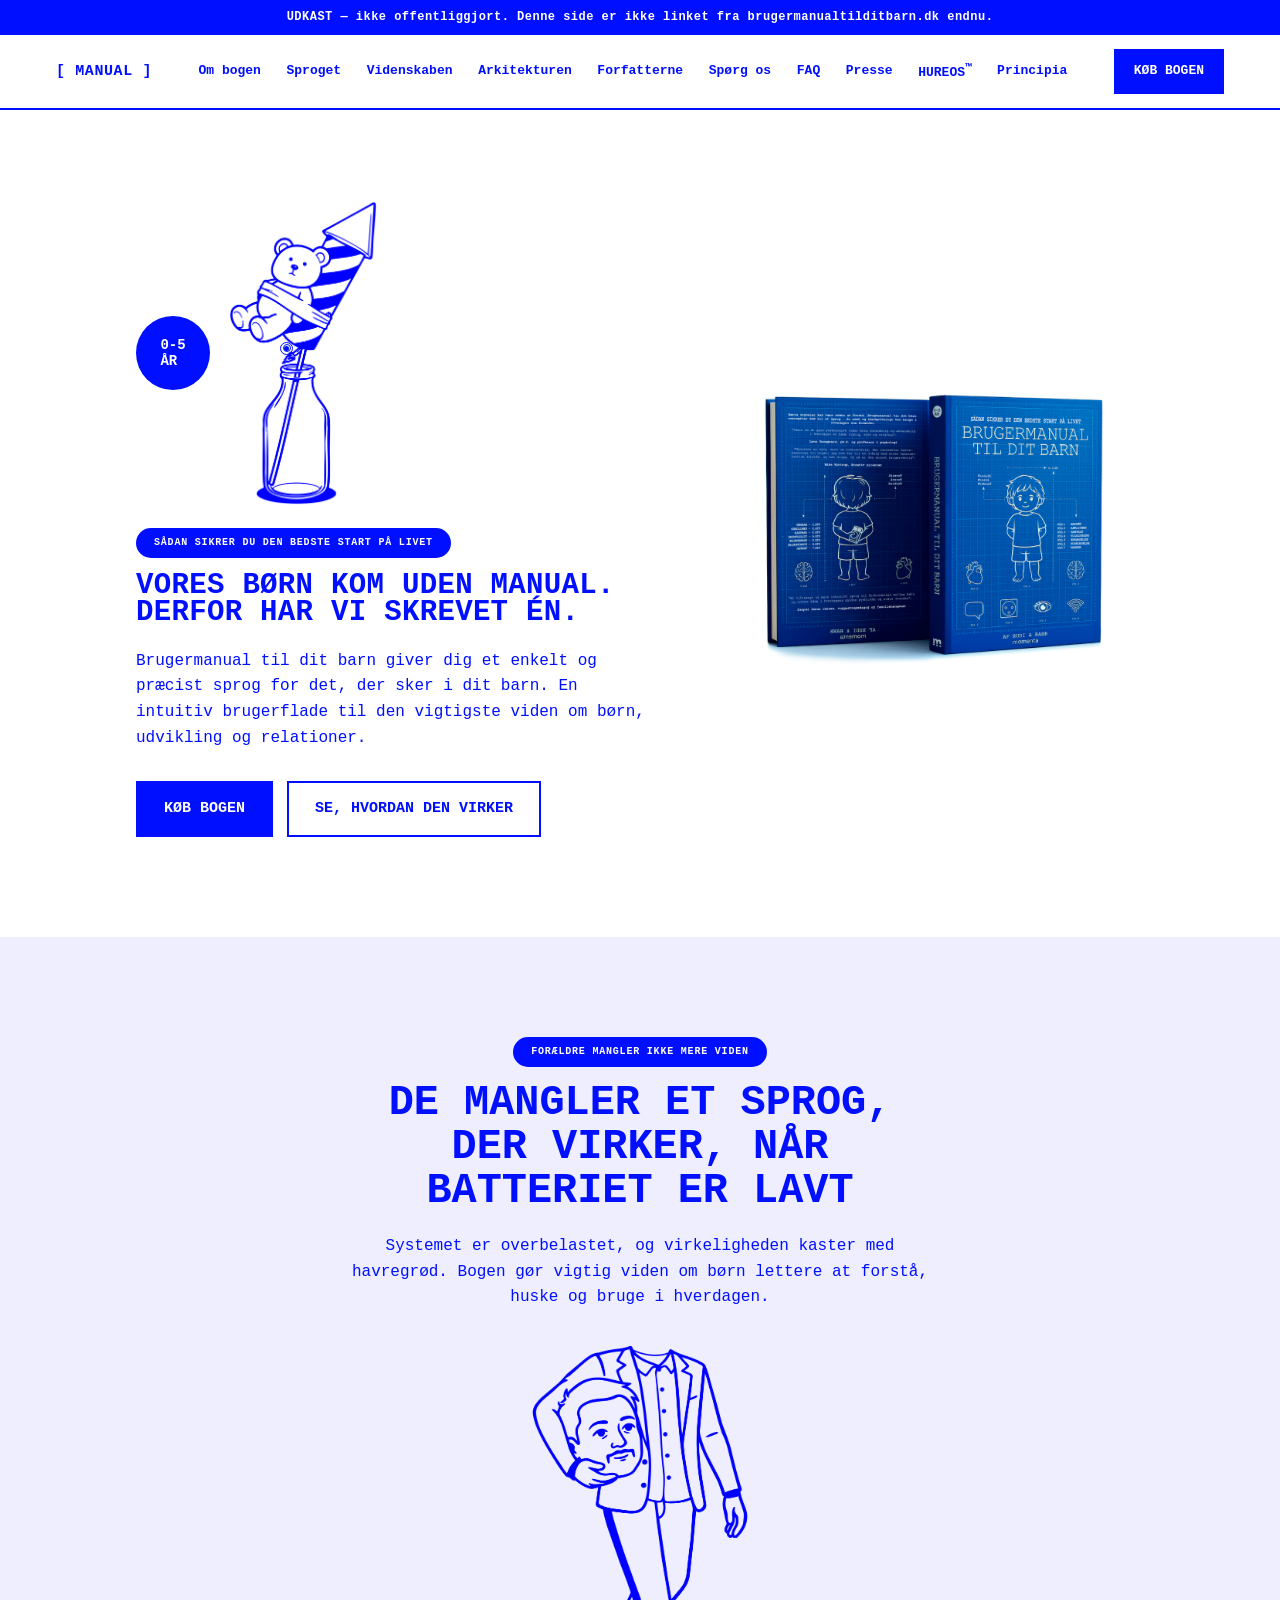
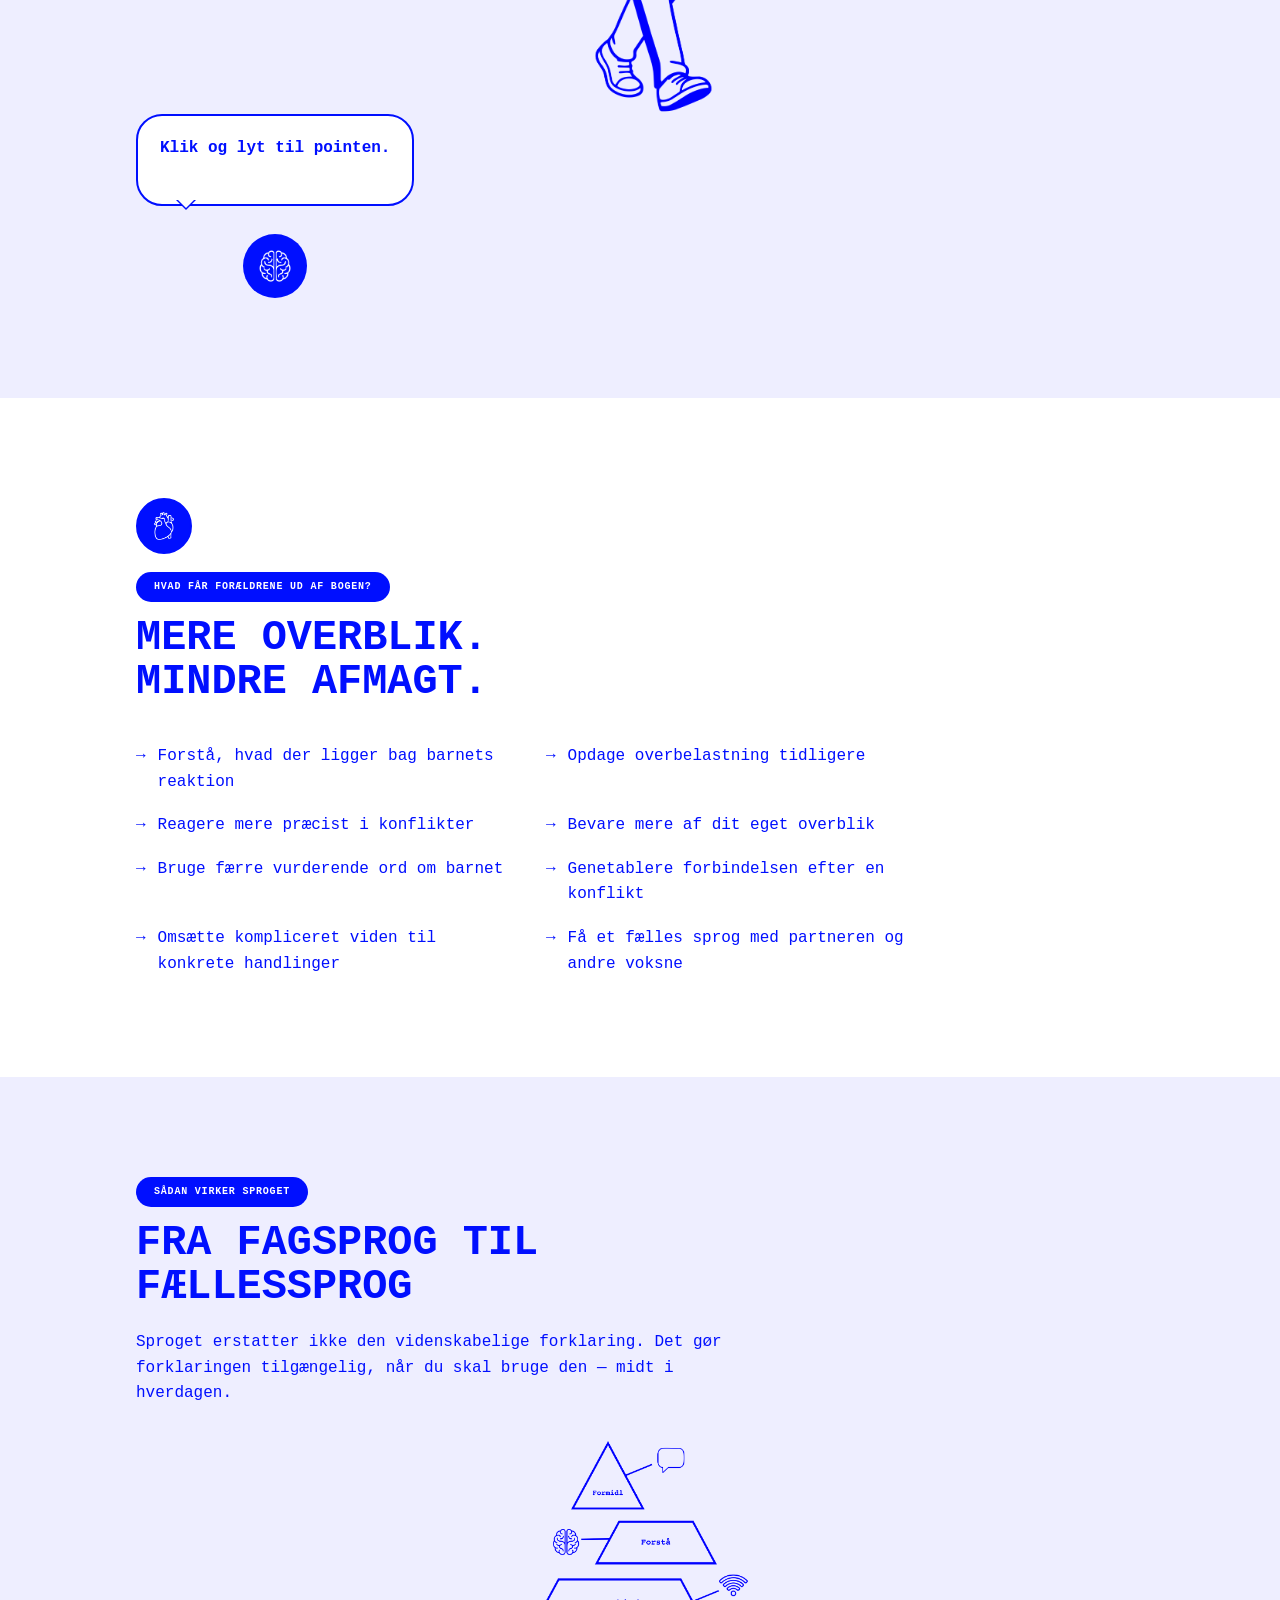
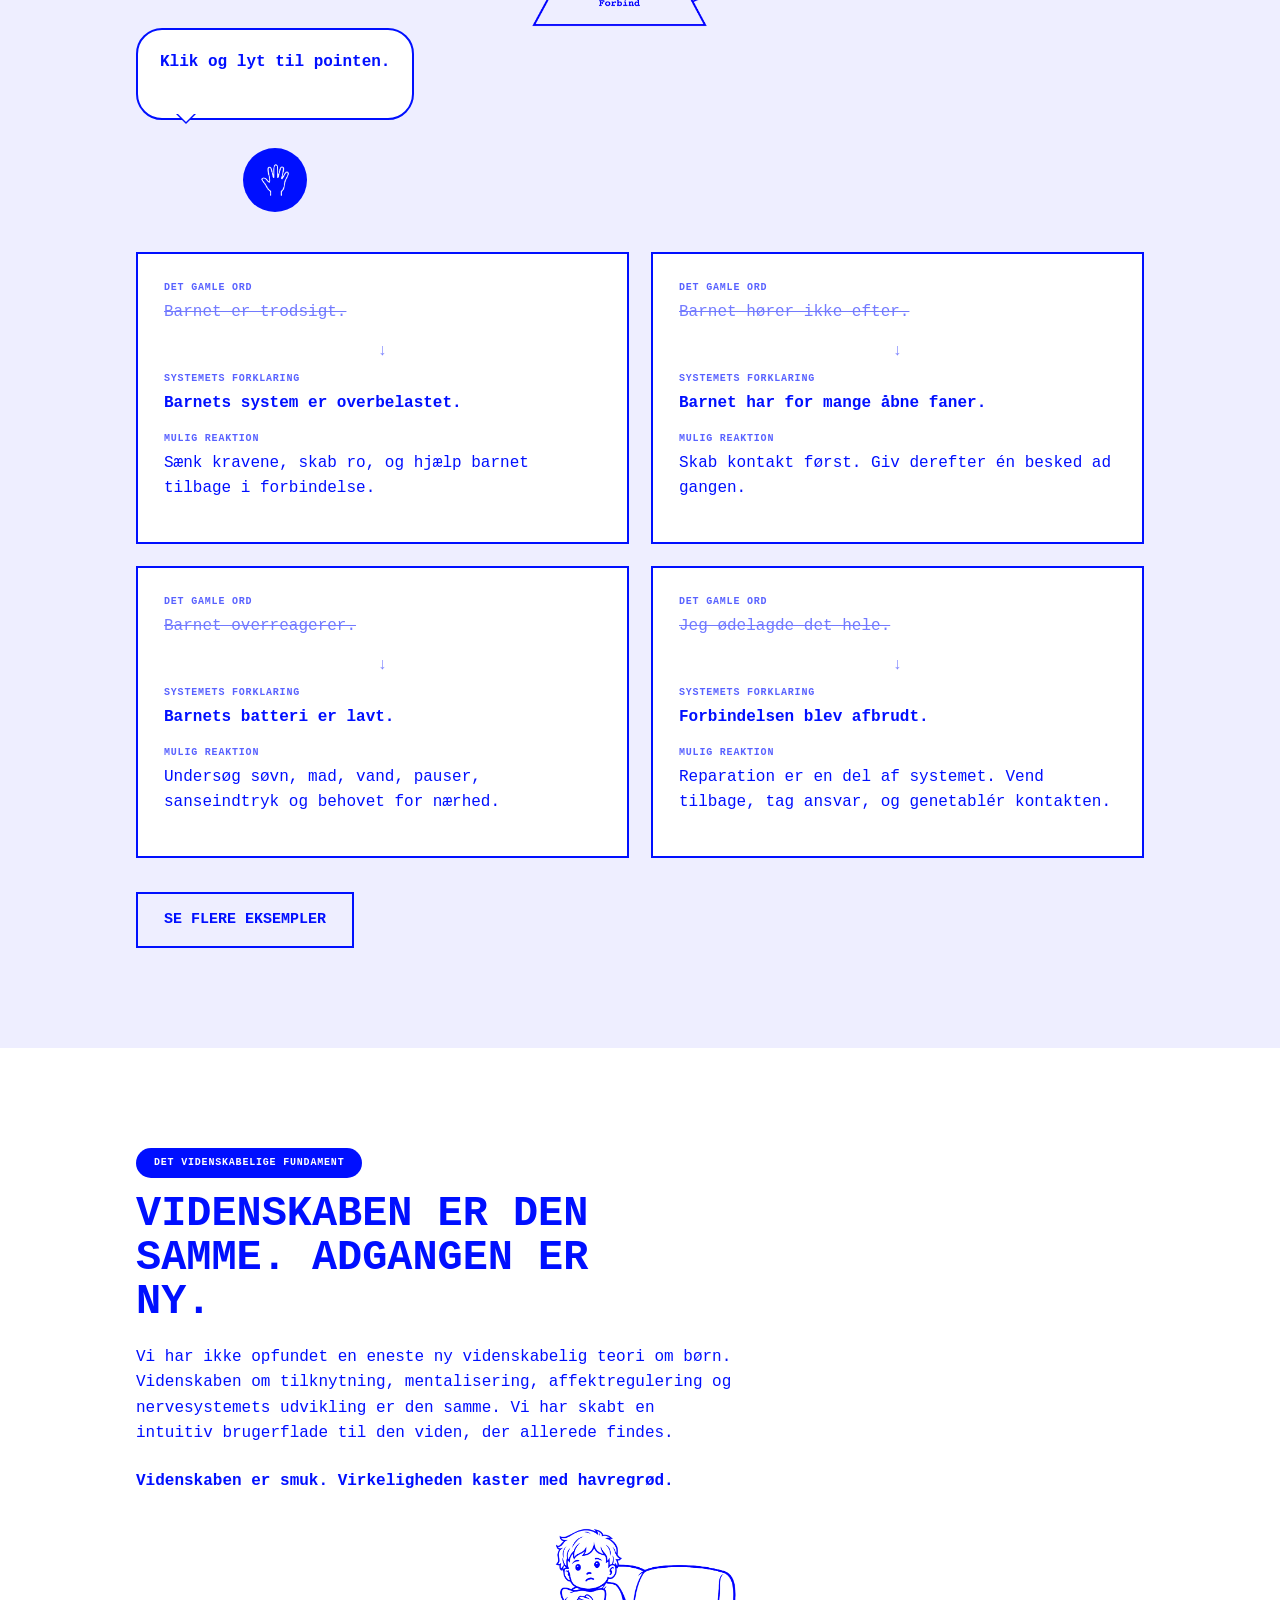
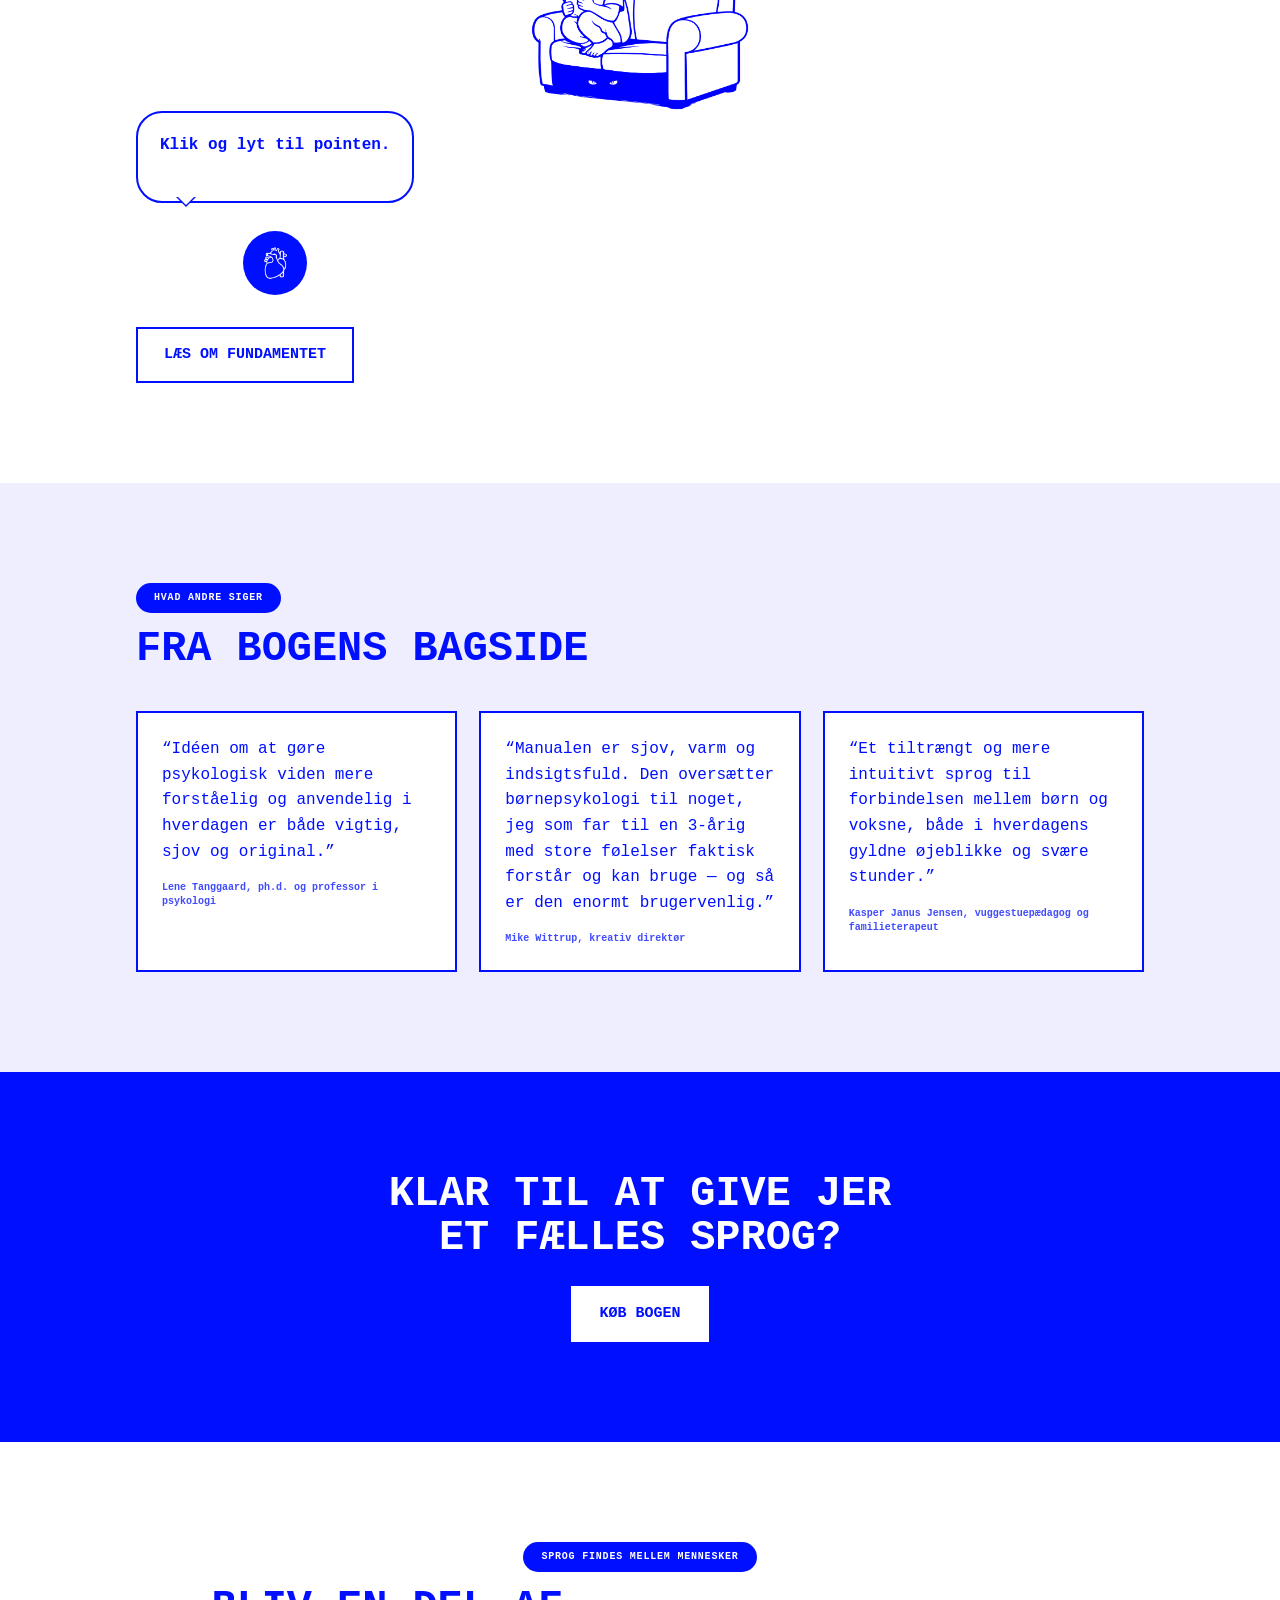
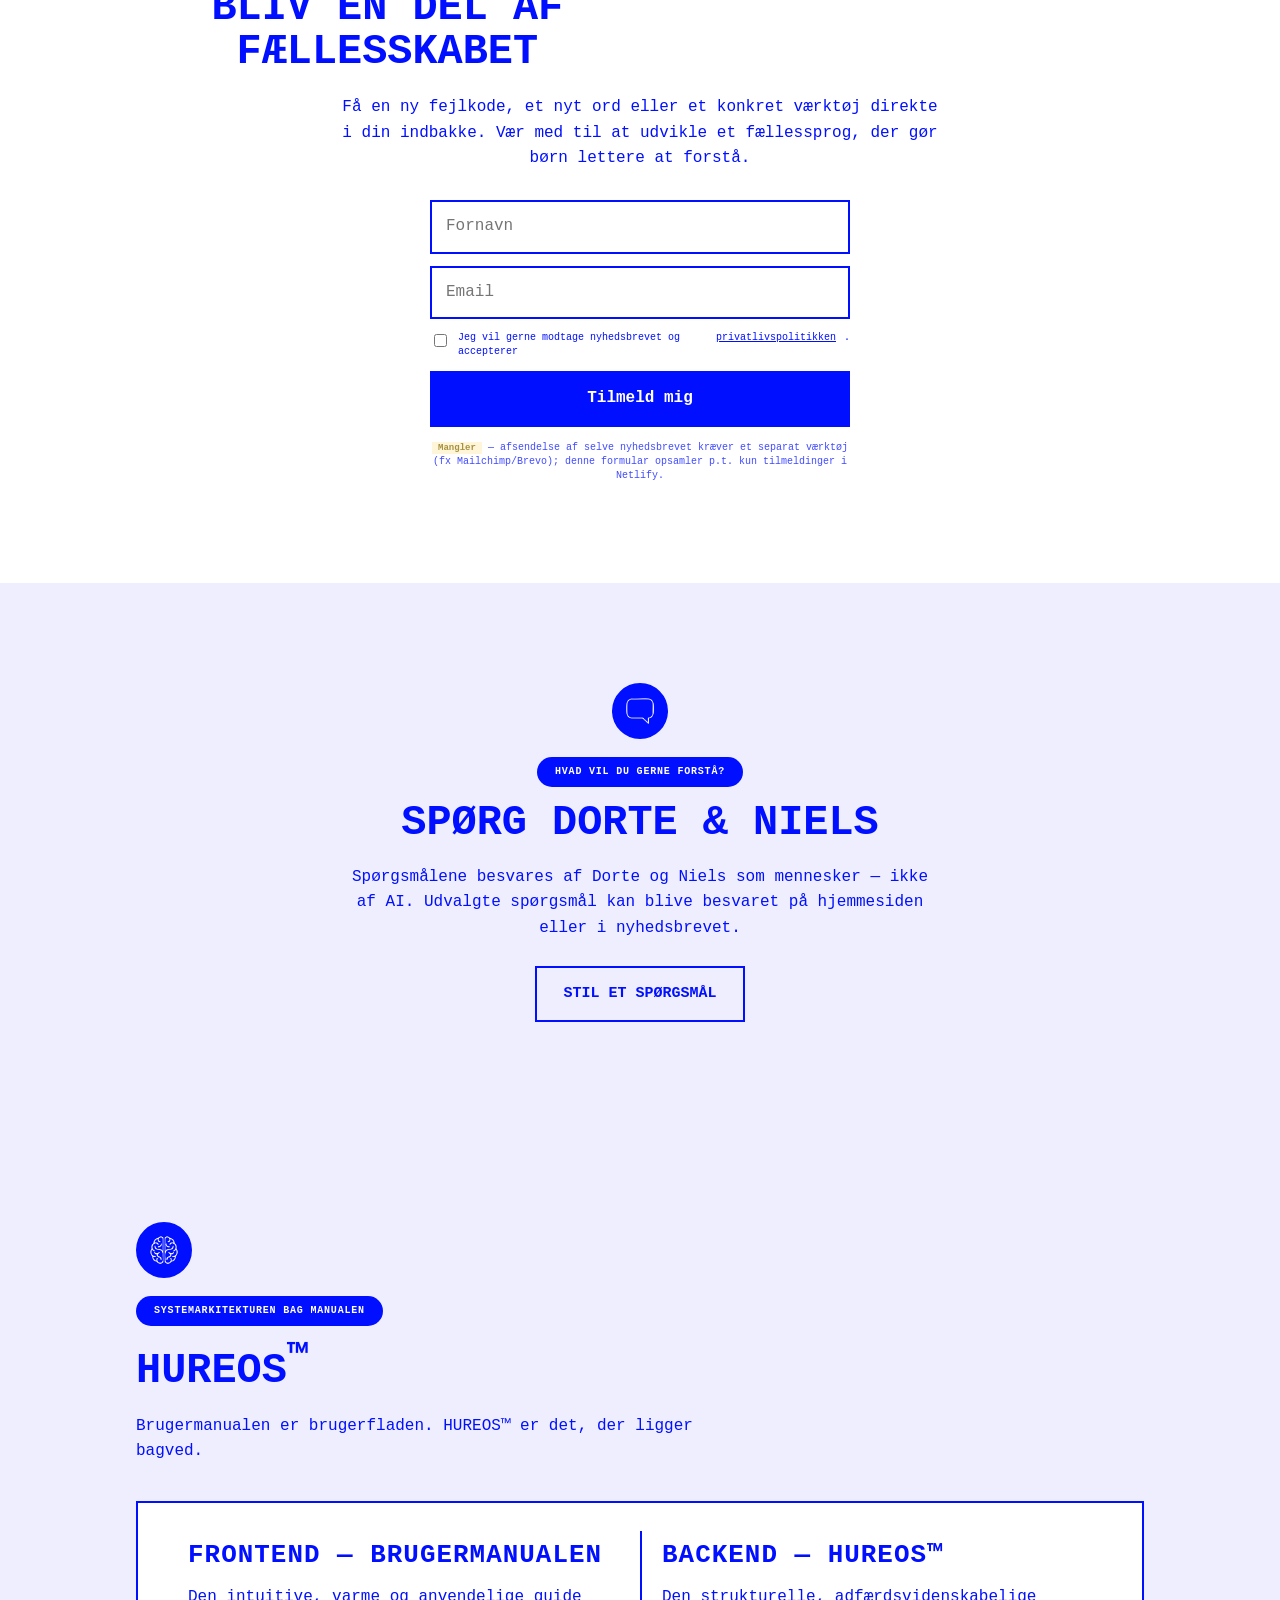
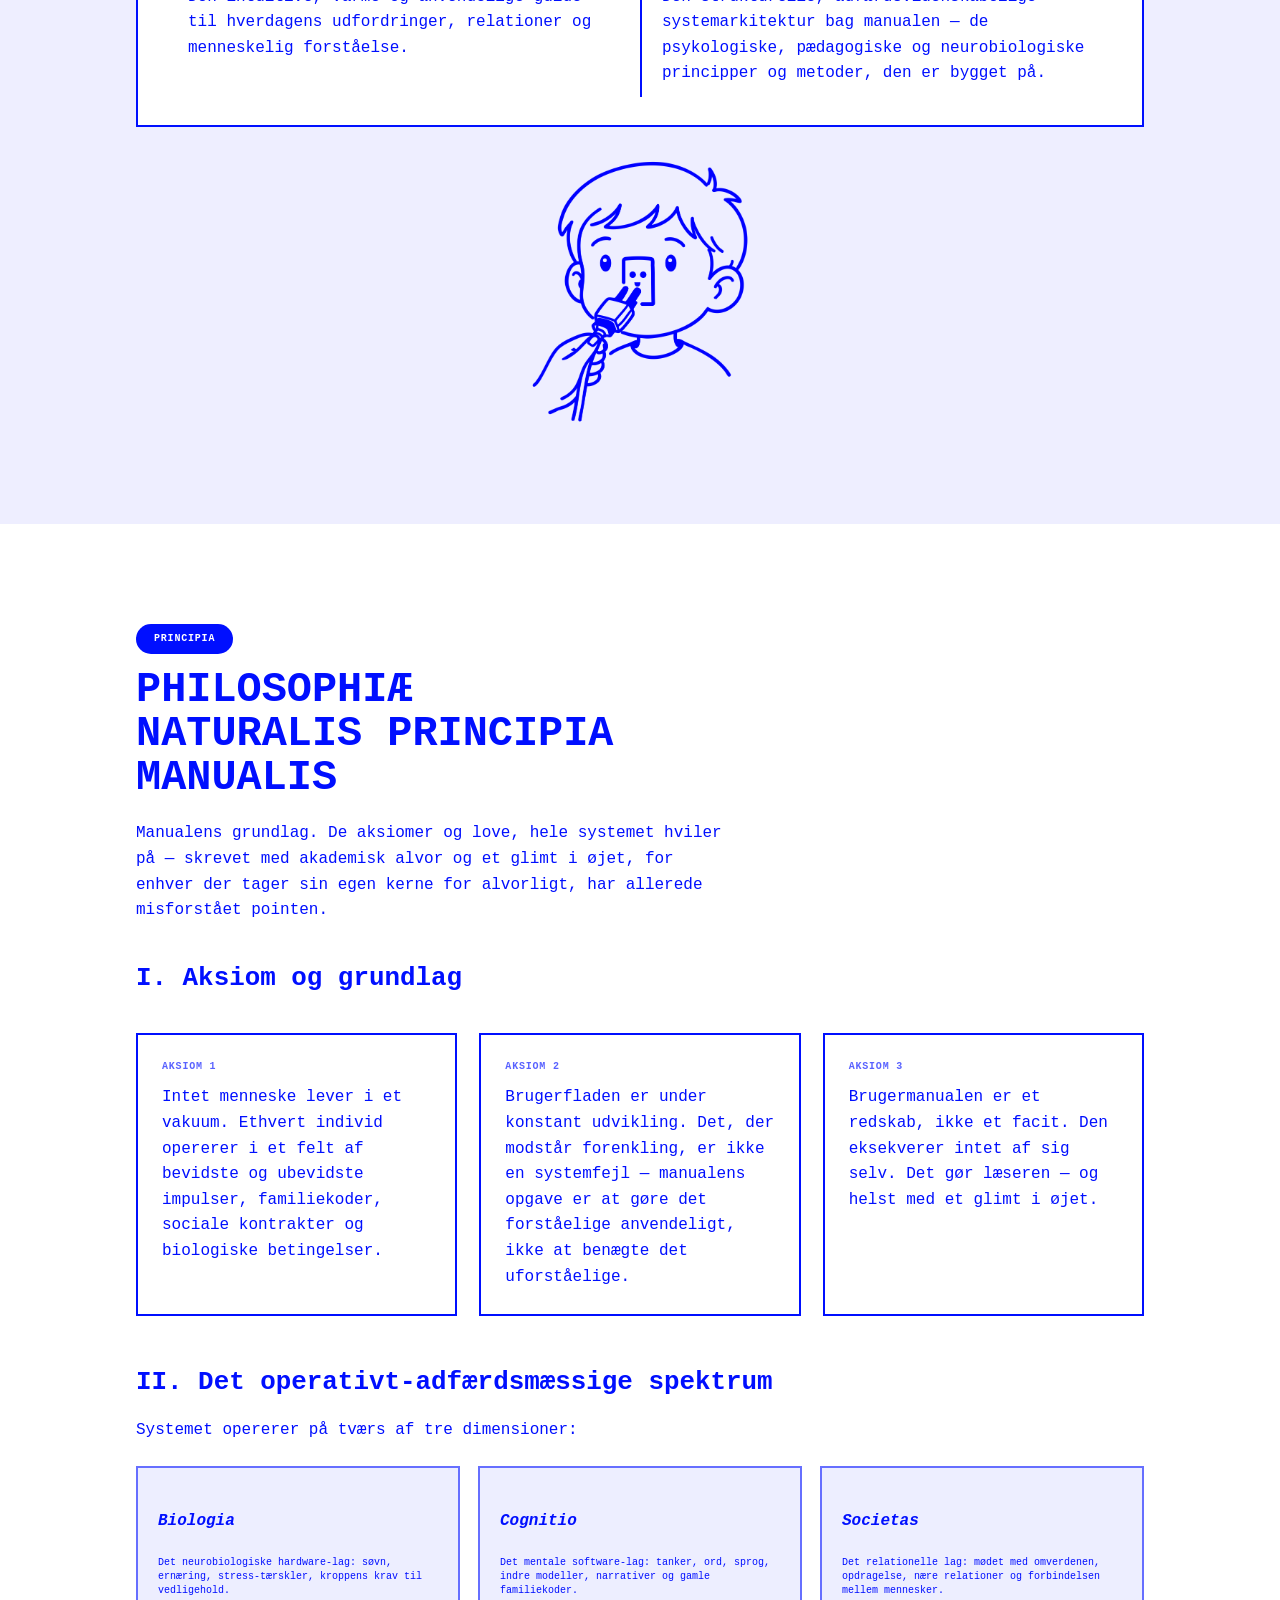
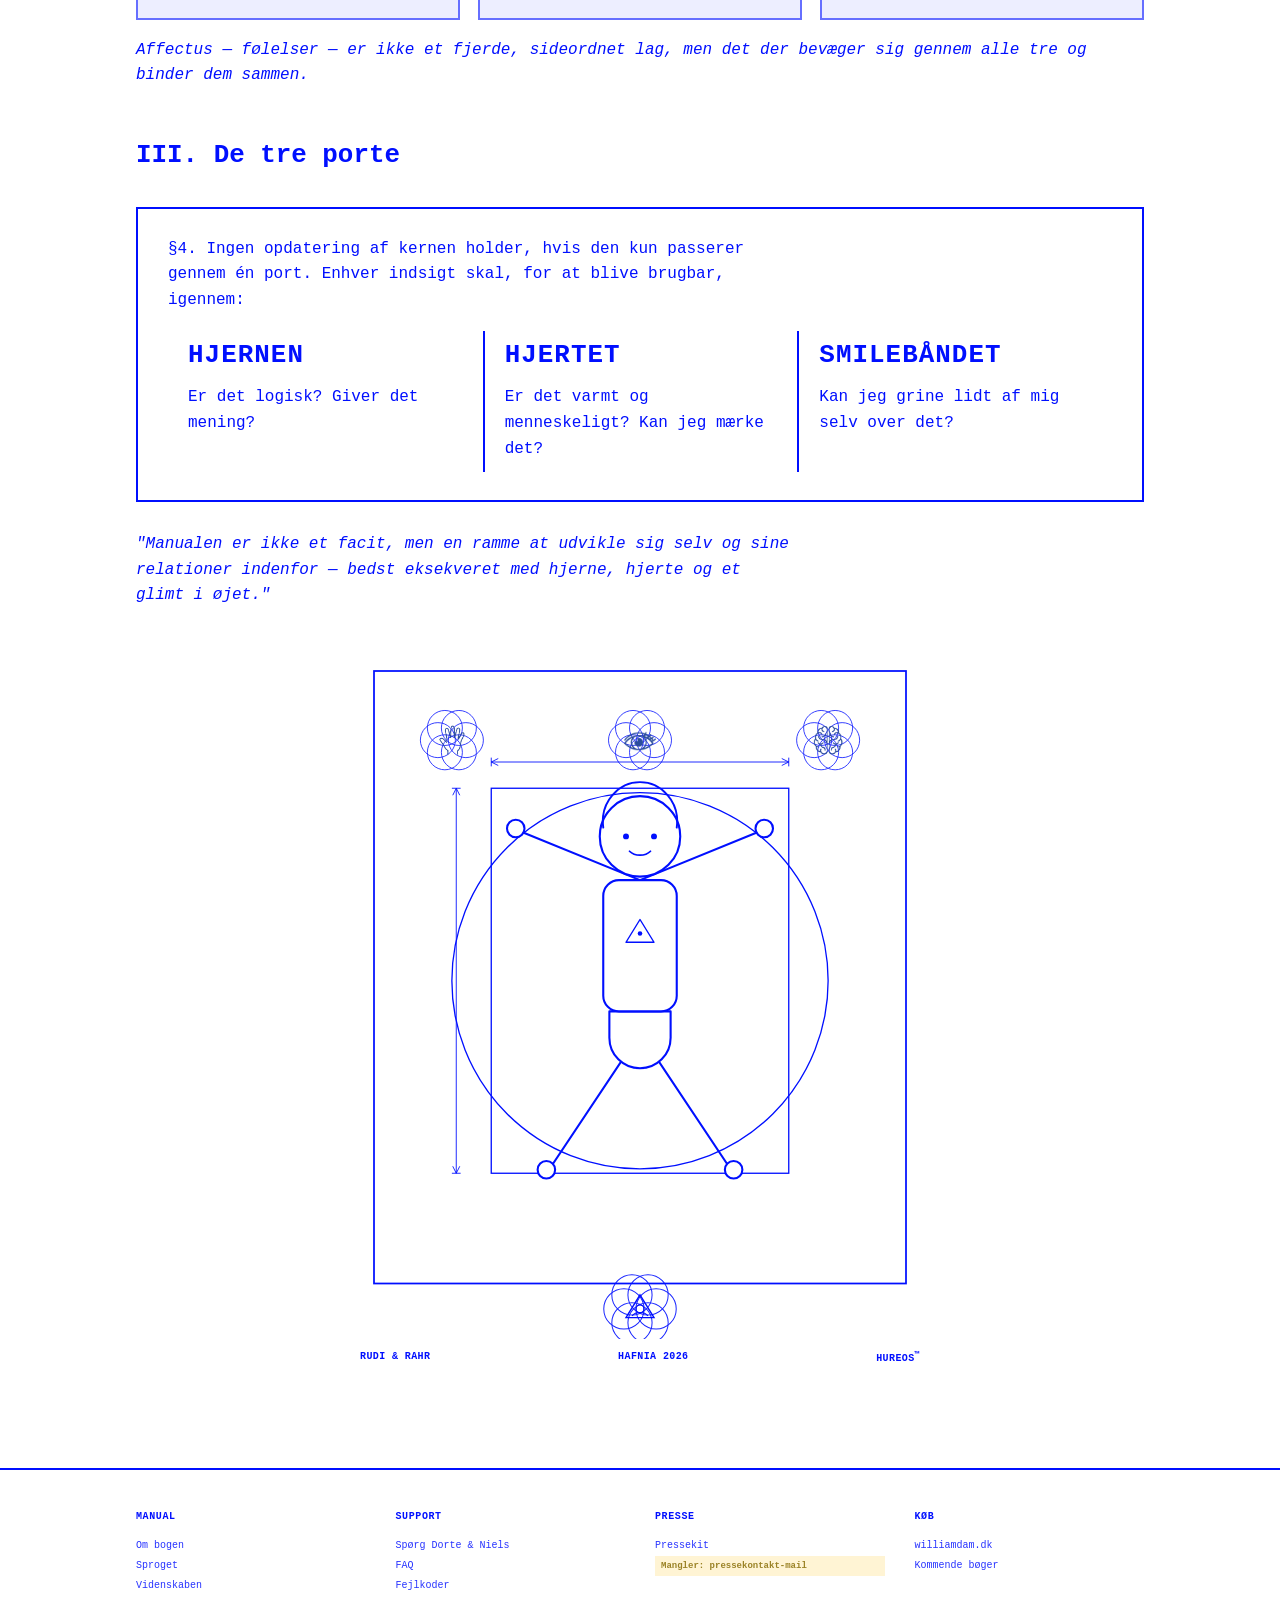
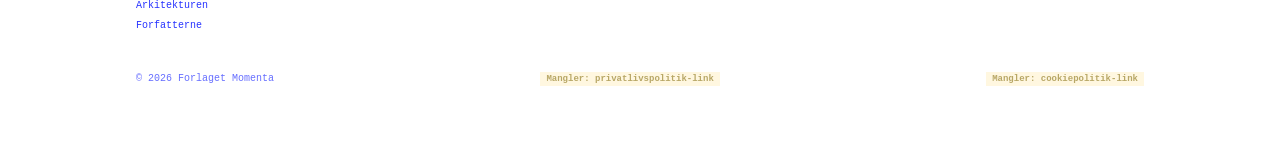
==== commit 27a7f066: "Bigger animated bear/rocket, click-to-speedread bubbles per spread Hero: replaced the small static b" ====
--- a/forside-udkast.html
+++ b/forside-udkast.html
@@ -44,8 +44,39 @@
   .hero { padding: clamp(40px, 8vw, 90px) 0 clamp(50px, 8vw, 100px); }
   .hero-grid { display: grid; grid-template-columns: 1.1fr 0.9fr; align-items: center; gap: clamp(30px, 5vw, 70px); }
   .hero-badge { width: 74px; height: 74px; border-radius: 50%; background: var(--blue); color: #fff; display: grid; place-items: center; font-weight: 700; font-size: 14px; line-height: 1.15; flex: none; }
-  .hero-top-row { display: flex; align-items: center; gap: 16px; margin-bottom: 22px; }
-  .hero-bear { width: 92px; height: auto; flex: none; }
+  .hero-top-row { display: flex; align-items: center; gap: 18px; margin-bottom: 22px; }
+
+  /* Bamse/raket med lunte-gnister — responsiv, ankret ved luntens spids (39%, 48.5%) */
+  .spark-bear { position: relative; width: 150px; aspect-ratio: 1247 / 2541; flex: none; }
+  .spark-bear img { width: 100%; height: 100%; display: block; user-select: none; }
+  .fuse-spark-anchor { position: absolute; left: 39%; top: 48.5%; width: 0; height: 0; pointer-events: none; }
+  .glow-core { position: absolute; width: 5px; height: 5px; background: var(--blue); border-radius: 50%; top: -2.5px; left: -2.5px; animation: corePulse .22s infinite alternate ease-in-out; }
+  .glow-ring-1 { position: absolute; width: 13px; height: 13px; border: 1.3px solid var(--blue); border-radius: 50%; top: -6.5px; left: -6.5px; animation: ringPop .65s infinite cubic-bezier(.1,.7,.1,1); }
+  .glow-ring-2 { position: absolute; width: 8px; height: 8px; border: 1.3px solid var(--blue); border-radius: 50%; top: -4px; left: -4px; animation: ringPop .85s infinite .35s cubic-bezier(.1,.7,.1,1); }
+  .spark { position: absolute; background: var(--blue); transform-origin: 0 0; opacity: 0; }
+  .sp1 { width: 2px; height: 9px; border-radius: 2px; animation: sparkFly1 1.15s infinite .05s ease-out; }
+  .sp2 { width: 1.6px; height: 6.5px; border-radius: 2px; animation: sparkFly2 1.45s infinite .25s ease-out; }
+  .sp3 { width: 2.4px; height: 10.5px; border-radius: 2px; animation: sparkFly3 1.30s infinite .65s ease-out; }
+  .sp4 { width: 2.8px; height: 2.8px; border-radius: 50%; animation: sparkPop1 .85s infinite .10s ease-out; }
+  .sp5 { width: 1.6px; height: 8px; border-radius: 2px; animation: sparkFly4 1.05s infinite .45s ease-out; }
+  .sp6 { width: 2.4px; height: 2.4px; border-radius: 50%; animation: sparkPop2 1.55s infinite .20s ease-out; }
+  .sp7 { width: 2px; height: 11px; border-radius: 2px; animation: sparkFly5 1.25s infinite .80s ease-out; }
+  .sp8 { width: 1.6px; height: 5.5px; border-radius: 2px; animation: sparkFly6 1.50s infinite .35s ease-out; }
+  .sp9 { width: 2.8px; height: 2.8px; border-radius: 50%; animation: sparkPop3 .95s infinite .70s ease-out; }
+  .sp10 { width: 1.6px; height: 7px; border-radius: 2px; animation: sparkFly7 1.35s infinite .95s ease-out; }
+  @keyframes corePulse { 0%{transform:scale(.65);opacity:.7} 100%{transform:scale(1.75);opacity:1} }
+  @keyframes ringPop { 0%{transform:scale(.2);opacity:1} 65%{transform:scale(1.4);opacity:.35} 100%{transform:scale(2);opacity:0} }
+  @keyframes sparkFly1 { 0%{transform:translate(0,0) rotate(-45deg) scaleY(.2);opacity:0} 15%{opacity:1} 60%{transform:translate(-16px,-13px) rotate(-45deg) scaleY(1);opacity:.95} 100%{transform:translate(-28px,-23px) rotate(-45deg) scaleY(.1);opacity:0} }
+  @keyframes sparkFly2 { 0%{transform:translate(0,0) rotate(35deg) scaleY(.2);opacity:0} 20%{opacity:1} 65%{transform:translate(13px,-14px) rotate(35deg) scaleY(1);opacity:.9} 100%{transform:translate(23px,-24px) rotate(35deg) scaleY(.1);opacity:0} }
+  @keyframes sparkFly3 { 0%{transform:translate(0,0) rotate(-120deg) scaleY(.2);opacity:0} 15%{opacity:1} 60%{transform:translate(-18px,11px) rotate(-120deg) scaleY(1);opacity:.95} 100%{transform:translate(-30px,17px) rotate(-120deg) scaleY(.1);opacity:0} }
+  @keyframes sparkFly4 { 0%{transform:translate(0,0) rotate(-10deg) scaleY(.2);opacity:0} 25%{opacity:1} 65%{transform:translate(-5px,-18px) rotate(-10deg) scaleY(1);opacity:.9} 100%{transform:translate(-8px,-32px) rotate(-10deg) scaleY(.1);opacity:0} }
+  @keyframes sparkFly5 { 0%{transform:translate(0,0) rotate(-80deg) scaleY(.2);opacity:0} 15%{opacity:1} 60%{transform:translate(-20px,-5px) rotate(-80deg) scaleY(1);opacity:.95} 100%{transform:translate(-34px,-8px) rotate(-80deg) scaleY(.1);opacity:0} }
+  @keyframes sparkFly6 { 0%{transform:translate(0,0) rotate(115deg) scaleY(.2);opacity:0} 20%{opacity:1} 65%{transform:translate(15px,13px) rotate(115deg) scaleY(1);opacity:.85} 100%{transform:translate(25px,21px) rotate(115deg) scaleY(.1);opacity:0} }
+  @keyframes sparkFly7 { 0%{transform:translate(0,0) rotate(-25deg) scaleY(.2);opacity:0} 20%{opacity:1} 60%{transform:translate(-9px,-17px) rotate(-25deg) scaleY(1);opacity:.9} 100%{transform:translate(-16px,-29px) rotate(-25deg) scaleY(.1);opacity:0} }
+  @keyframes sparkPop1 { 0%{transform:translate(0,0) scale(.3);opacity:0} 25%{opacity:1} 65%{transform:translate(12px,-9px) scale(1.4);opacity:.9} 100%{transform:translate(21px,-16px) scale(0);opacity:0} }
+  @keyframes sparkPop2 { 0%{transform:translate(0,0) scale(.3);opacity:0} 30%{opacity:1} 70%{transform:translate(-14px,-6px) scale(1.3);opacity:.9} 100%{transform:translate(-23px,-10px) scale(0);opacity:0} }
+  @keyframes sparkPop3 { 0%{transform:translate(0,0) scale(.3);opacity:0} 25%{opacity:1} 70%{transform:translate(-9px,13px) scale(1.3);opacity:.95} 100%{transform:translate(-16px,21px) scale(0);opacity:0} }
+  @media (prefers-reduced-motion: reduce) { .glow-core,.glow-ring-1,.glow-ring-2,.spark { animation: none !important; opacity: 0 !important; } }
   .hero-copy { container-type: inline-size; }
   .hero .kicker-label { margin-bottom: 14px; }
   .hero h1 { font-size: clamp(1.1rem, 5.6cqw, 2.1rem); line-height: var(--lh-hero); text-transform: uppercase; letter-spacing: .01em; margin: 0 0 0.4em; white-space: nowrap; }
@@ -146,6 +177,31 @@
   .vitruvius-wrap { margin-top: 48px; max-width: 560px; margin-left: auto; margin-right: auto; }
   .vitruvius-wrap svg { width: 100%; height: auto; display: block; }
   .vitruvius-caption { margin-top: 10px; display: flex; justify-content: space-between; font-size: var(--type-small); font-weight: 700; letter-spacing: .04em; }
+
+  /* Opslag: tekst venstre, taleboble/ikon højre — klik for oplæsning */
+  .spread { padding: clamp(46px, 7vw, 84px) 0; }
+  .spread-grid { display: grid; grid-template-columns: 1.15fr 0.85fr; align-items: center; gap: clamp(30px, 5vw, 60px); }
+  .spread:nth-child(even) .spread-grid { grid-template-columns: 0.85fr 1.15fr; }
+  .spread:nth-child(even) .spread-text { order: 2; }
+  .spread:nth-child(even) .spread-visual { order: 1; }
+  .spread-headline { text-transform: none; }
+  .spread-body { margin-top: 18px; font-size: var(--type-body); line-height: var(--lh-body); max-width: 60ch; }
+  .spread-visual { display: flex; flex-direction: column; align-items: center; }
+  .spread-bubble-btn { border: 0; background: none; padding: 0; cursor: pointer; display: flex; flex-direction: column; align-items: center; font-family: inherit; color: inherit; }
+  .spread-bubble { position: relative; min-height: 92px; width: 100%; max-width: 320px; border: 2px solid var(--blue); border-radius: 26px; background: #fff; padding: 20px 22px 26px; }
+  .spread-bubble::after { content: ""; position: absolute; left: 38px; bottom: -16px; width: 0; height: 0; border: 10px solid transparent; border-top-color: var(--blue); }
+  .spread-bubble::before { content: ""; position: absolute; left: 40px; bottom: -12px; width: 0; height: 0; border: 8px solid transparent; border-top-color: #fff; z-index: 1; }
+  .spread-bubble-text { font-weight: 700; font-size: var(--type-body); line-height: 1.4; text-align: left; min-height: 1.4em; }
+  .spread-bubble-text .rsvp-focus { color: var(--purple); }
+  .spread-icon-badge { margin-top: 28px; width: 64px; height: 64px; border-radius: 50%; background: var(--blue); display: grid; place-items: center; transition: transform .15s ease; }
+  .spread-bubble-btn:hover .spread-icon-badge { transform: scale(1.06); }
+  .spread-icon-badge img { width: 34px; height: 34px; object-fit: contain; filter: brightness(0) invert(1); }
+  .spread-hint { margin-top: 10px; font-size: var(--type-small); font-weight: 700; letter-spacing: .04em; opacity: .6; }
+  @media (max-width: 760px) {
+    .spread-grid, .spread:nth-child(even) .spread-grid { grid-template-columns: 1fr; }
+    .spread:nth-child(even) .spread-text, .spread:nth-child(even) .spread-visual { order: initial; }
+    .spread-visual { margin-top: 8px; }
+  }
 
   /* CTA band */
   .cta-band { text-align: center; background: var(--blue); color: #fff; }
@@ -215,7 +271,24 @@
       <div class="hero-copy">
         <div class="hero-top-row">
           <span class="hero-badge">0-5<br>ÅR</span>
-          <img class="hero-bear" src="images/bamse-raket.png" alt="">
+          <span class="spark-bear" aria-hidden="true">
+            <img src="images/bamse-raket.png" alt="">
+            <span class="fuse-spark-anchor">
+              <span class="glow-ring-2"></span>
+              <span class="glow-ring-1"></span>
+              <span class="glow-core"></span>
+              <span class="spark sp1"></span>
+              <span class="spark sp2"></span>
+              <span class="spark sp3"></span>
+              <span class="spark sp4"></span>
+              <span class="spark sp5"></span>
+              <span class="spark sp6"></span>
+              <span class="spark sp7"></span>
+              <span class="spark sp8"></span>
+              <span class="spark sp9"></span>
+              <span class="spark sp10"></span>
+            </span>
+          </span>
         </div>
         <p class="kicker-label">SÅDAN SIKRER DU DEN BEDSTE START PÅ LIVET</p>
         <h1>Vores børn kom uden manual.<br>Derfor har vi skrevet én.</h1>
@@ -234,15 +307,16 @@
   <!-- KORT INTRODUKTION -->
   <section class="section-alt intro">
     <div class="wrap">
-      <span class="icon-badge" style="margin-left:auto;margin-right:auto;" aria-hidden="true">
-        <img src="images/icons/hjerne.png" alt="">
-      </span>
       <p class="kicker-label">FORÆLDRE MANGLER IKKE MERE VIDEN</p>
       <h2 class="section-title">De mangler et sprog, der virker, når batteriet er lavt</h2>
       <p class="section-body">Systemet er overbelastet, og virkeligheden kaster med havregrød. Bogen gør vigtig viden om børn lettere at forstå, huske og bruge i hverdagen.</p>
       <div class="spread-illustration">
         <img src="images/illustrationer/foraeldre-hovedet-under-armen.png" alt="Illustration: en forælder går rundt med sit eget hoved under armen — et billede på at være helt overbelastet">
       </div>
+      <button class="spread-bubble-btn" type="button" data-speedread-btn data-static-text="Klik og lyt til pointen." data-full-text="Systemet er overbelastet, og virkeligheden kaster med havregrød. Bogen gør vigtig viden om børn lettere at forstå, huske og bruge i hverdagen.">
+        <span class="spread-bubble"><span class="spread-bubble-text" data-bubble-text>Klik og lyt til pointen.</span></span>
+        <span class="spread-icon-badge"><img src="images/icons/hjerne.png" alt=""></span>
+      </button>
     </div>
   </section>
 
@@ -270,15 +344,16 @@
   <!-- SPROG DEMO -->
   <section id="sprog" class="section-alt">
     <div class="wrap">
-      <span class="icon-badge" aria-hidden="true">
-        <img src="images/icons/taleboble.png" alt="">
-      </span>
       <p class="kicker-label">SÅDAN VIRKER SPROGET</p>
       <h2 class="section-title">Fra fagsprog til fællessprog</h2>
       <p class="section-body">Sproget erstatter ikke den videnskabelige forklaring. Det gør forklaringen tilgængelig, når du skal bruge den — midt i hverdagen.</p>
       <div class="spread-illustration">
         <img src="images/illustrationer/de-tre-fer.png" alt="Illustration: pyramiden Forbind, Forstå, Formidl — bogens tre F'er, koblet til wifi-, hjerne- og talebobleikon">
       </div>
+      <button class="spread-bubble-btn" type="button" data-speedread-btn data-static-text="Klik og lyt til pointen." data-full-text="Forbind. Forstå. Formidl. Sproget erstatter ikke den videnskabelige forklaring. Det gør forklaringen tilgængelig, når du skal bruge den — midt i hverdagen.">
+        <span class="spread-bubble"><span class="spread-bubble-text" data-bubble-text>Klik og lyt til pointen.</span></span>
+        <span class="spread-icon-badge"><img src="images/icons/haand.png" alt=""></span>
+      </button>
       <div class="demo-grid">
         <article class="demo-card">
           <div class="demo-row old"><span class="demo-label">DET GAMLE ORD</span><span class="demo-text">Barnet er trodsigt.</span></div>
@@ -312,9 +387,6 @@
   <!-- VIDENSKAB TEASER -->
   <section id="videnskab">
     <div class="wrap">
-      <span class="icon-badge" aria-hidden="true">
-        <img src="images/icons/hjerne.png" alt="">
-      </span>
       <p class="kicker-label">DET VIDENSKABELIGE FUNDAMENT</p>
       <h2 class="section-title">Videnskaben er den samme. Adgangen er ny.</h2>
       <p class="section-body">Vi har ikke opfundet en eneste ny videnskabelig teori om børn. Videnskaben om tilknytning, mentalisering, affektregulering og nervesystemets udvikling er den samme. Vi har skabt en intuitiv brugerflade til den viden, der allerede findes.</p>
@@ -322,6 +394,10 @@
       <div class="spread-illustration">
         <img src="images/illustrationer/alarmsystemet.png" alt="Illustration: et barn sidder årvågent på en sofa, mens et par øjne lurer nedenunder — alarmsystemet, når hjernen ser løver under sofaen">
       </div>
+      <button class="spread-bubble-btn" type="button" data-speedread-btn data-static-text="Klik og lyt til pointen." data-full-text="Når hjernen ser løver under sofaen, reagerer alarmsystemet, før du når at tænke. Det er ikke barnets valg. Det er biologi.">
+        <span class="spread-bubble"><span class="spread-bubble-text" data-bubble-text>Klik og lyt til pointen.</span></span>
+        <span class="spread-icon-badge"><img src="images/icons/hjerte.png" alt=""></span>
+      </button>
       <p class="section-body"><a href="videnskaben-udkast.html" class="btn-secondary" style="border-color:var(--blue); display:inline-block; margin-top:12px;">LÆS OM FUNDAMENTET</a></p>
     </div>
   </section>
@@ -629,6 +705,62 @@
         alert("Der gik noget galt. Prøv igen om lidt.");
       });
   });
+
+  // Speed-reader: klik på hjerne/hjerte/hånd-ikonet, ordene vises ét ad gangen i taleboblen
+  var WPM = 230;
+  function srTokenize(raw) { return (raw || "").trim().match(/\S+/g) || []; }
+  function srDuration(word) {
+    var base = 60000 / WPM;
+    var len = word.length;
+    var factor = len <= 3 ? 0.8 : len <= 6 ? 1 : len <= 9 ? 1.2 : 1.5;
+    var pause = 0;
+    if (/[.!?]$/.test(word)) pause = 1.8 * base;
+    else if (/[,;:]$/.test(word)) pause = 0.5 * base;
+    return base * factor + pause;
+  }
+  function srRenderWord(el, word) {
+    var mid = word.length <= 1 ? 0 : Math.floor((word.length - 1) / 2);
+    el.textContent = "";
+    el.appendChild(document.createTextNode(word.slice(0, mid)));
+    var focus = document.createElement("span");
+    focus.className = "rsvp-focus";
+    focus.textContent = word.charAt(mid);
+    el.appendChild(focus);
+    el.appendChild(document.createTextNode(word.slice(mid + 1)));
+  }
+
+  document.querySelectorAll("[data-speedread-btn]").forEach(function (btn) {
+    var bubbleText = btn.querySelector("[data-bubble-text]");
+    var staticText = btn.getAttribute("data-static-text");
+    var fullText = btn.getAttribute("data-full-text");
+    var tokens = [];
+    var idx = 0;
+    var playing = false;
+    var timer = null;
+
+    function stopReading() {
+      playing = false;
+      clearTimeout(timer);
+      bubbleText.textContent = staticText;
+    }
+    function step() {
+      if (!playing) return;
+      if (idx >= tokens.length) { stopReading(); return; }
+      srRenderWord(bubbleText, tokens[idx]);
+      var d = srDuration(tokens[idx]);
+      timer = setTimeout(function () { idx++; step(); }, d);
+    }
+    function startReading() {
+      tokens = srTokenize(fullText);
+      idx = 0;
+      playing = true;
+      step();
+    }
+    btn.addEventListener("click", function () {
+      if (playing) stopReading();
+      else startReading();
+    });
+  });
 })();
 </script>
 
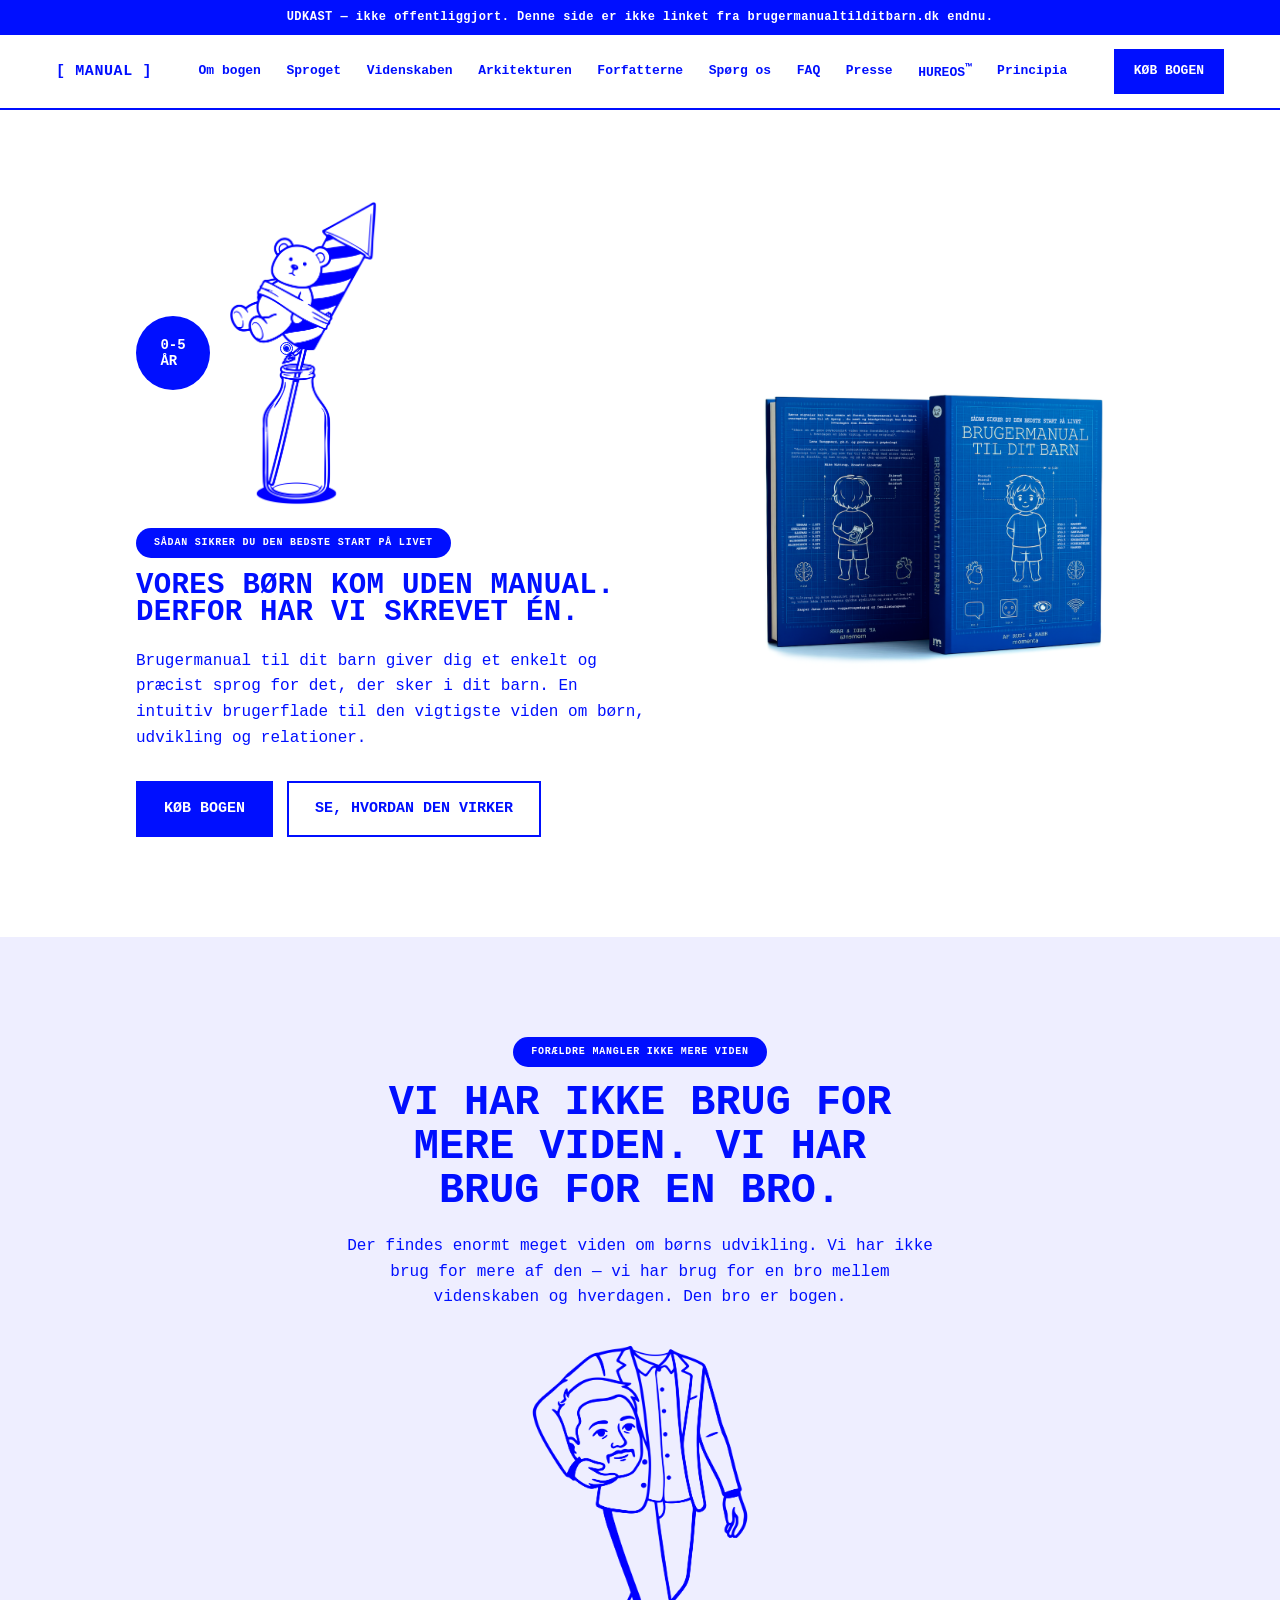
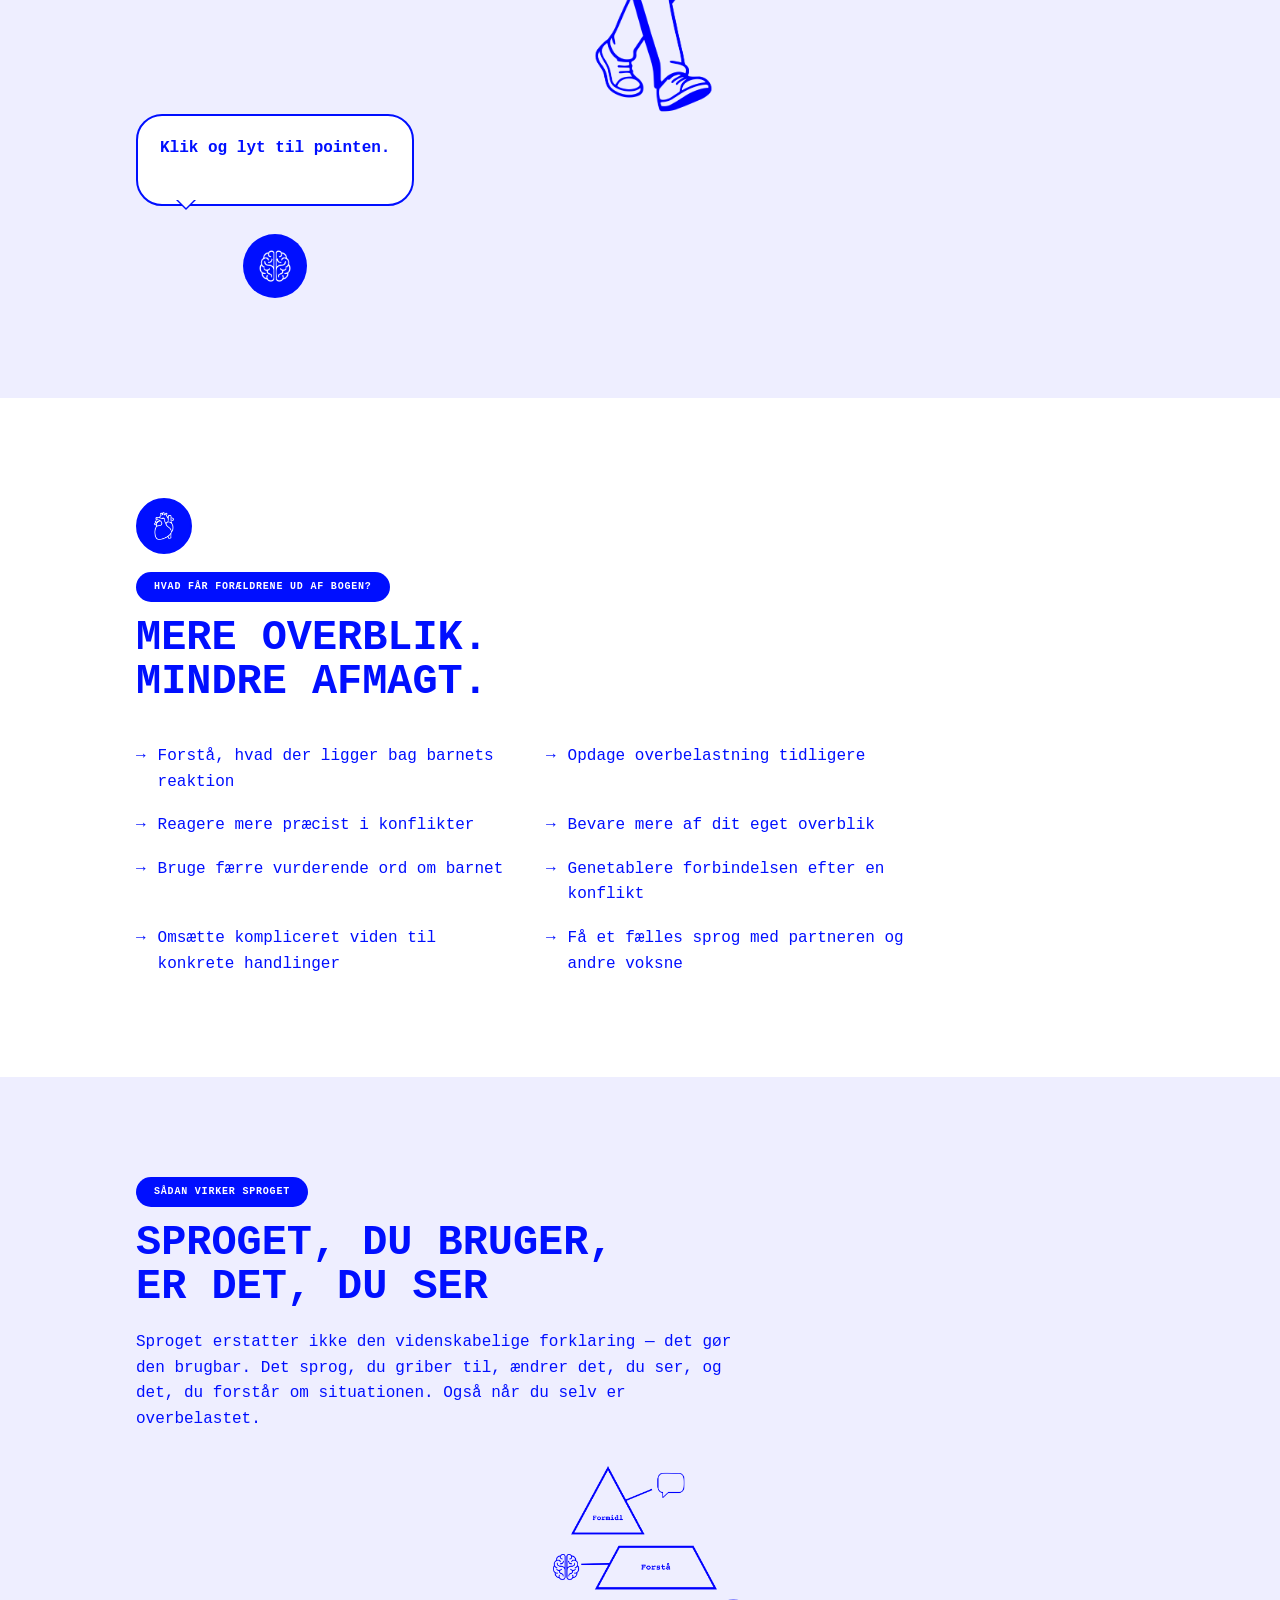
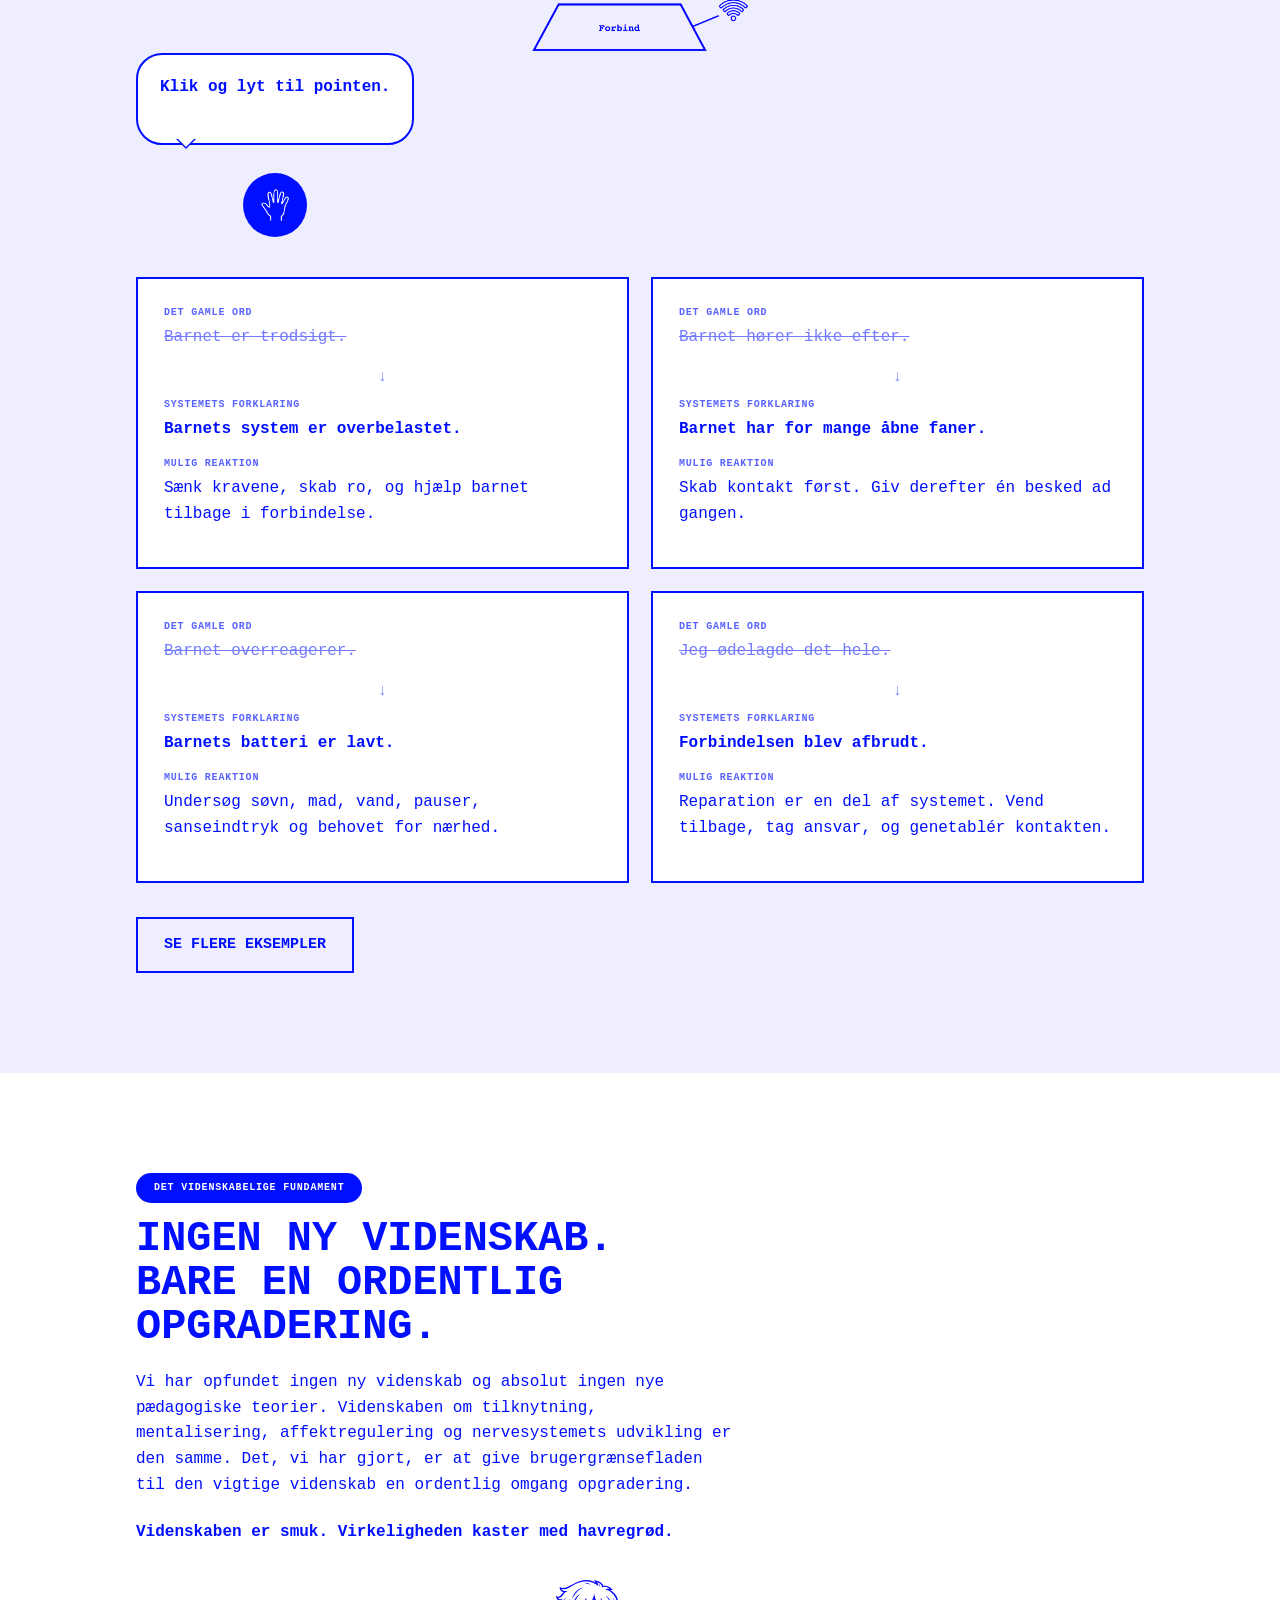
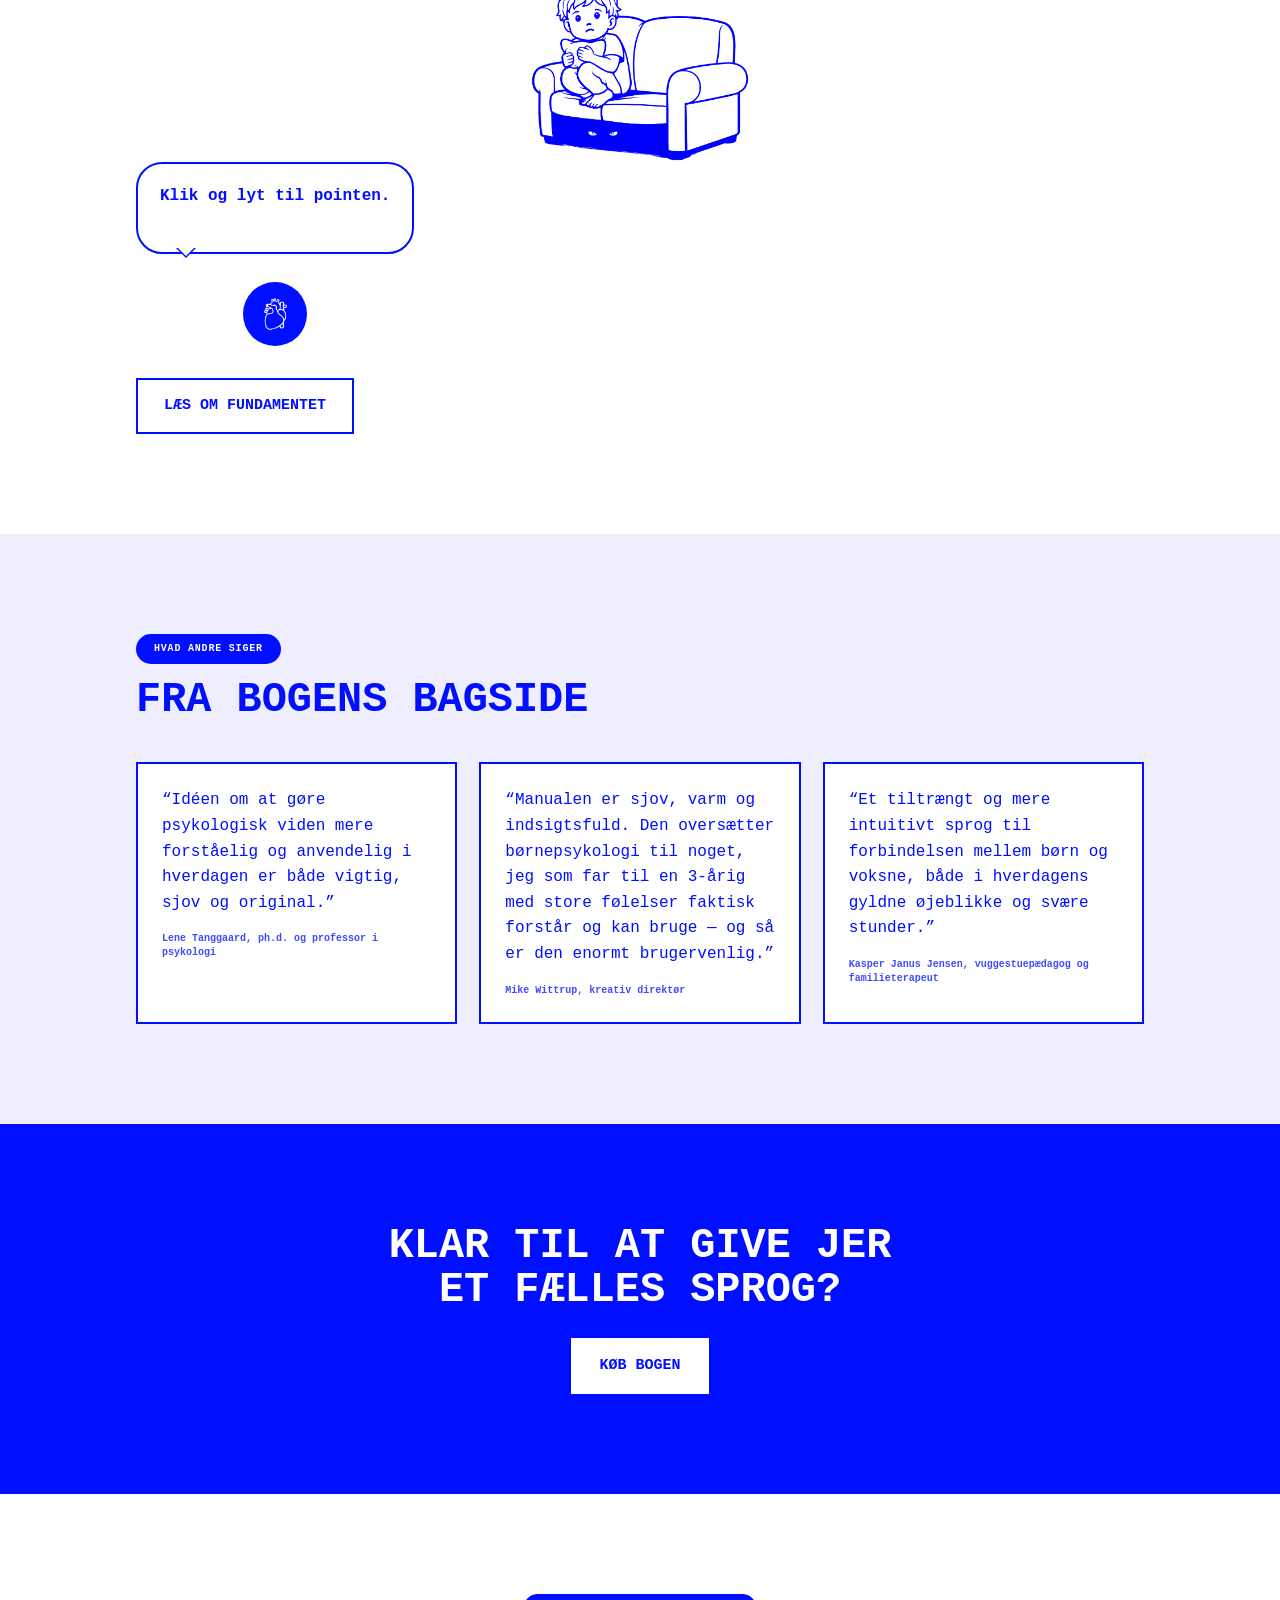
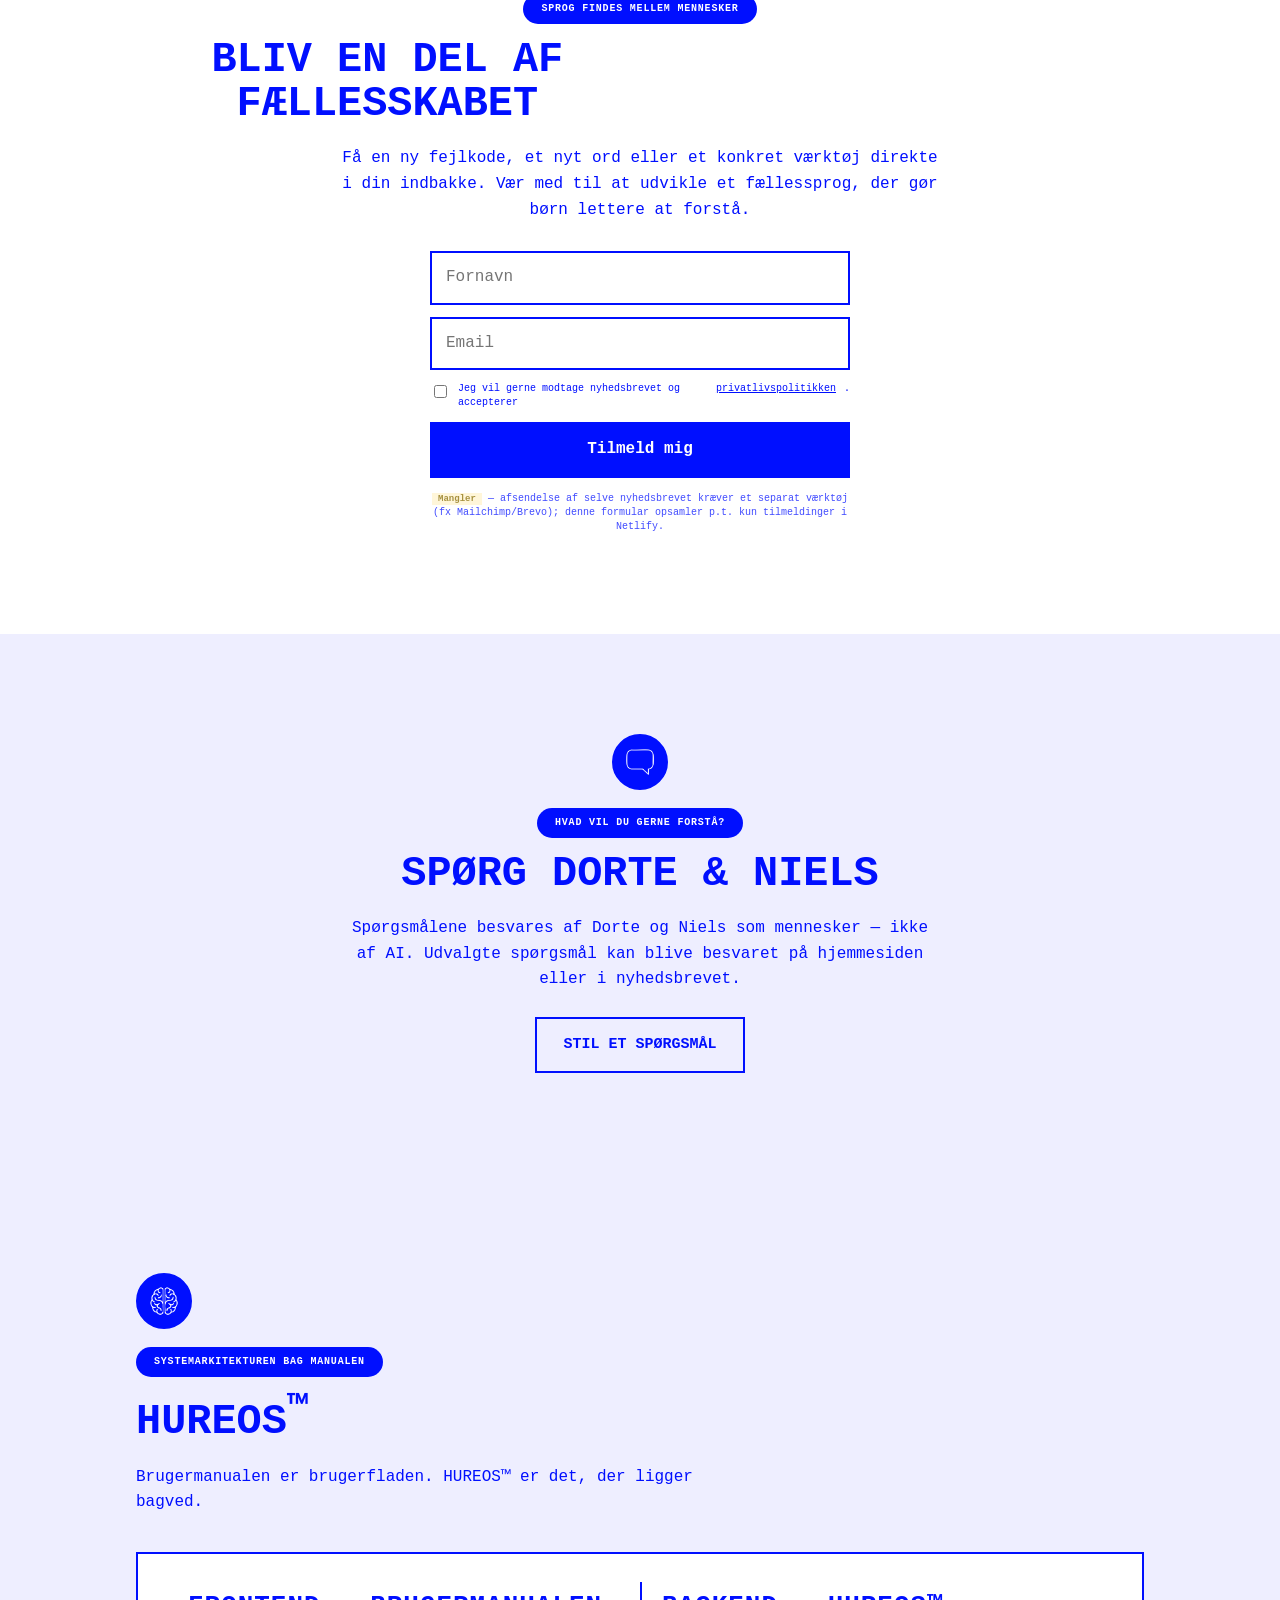
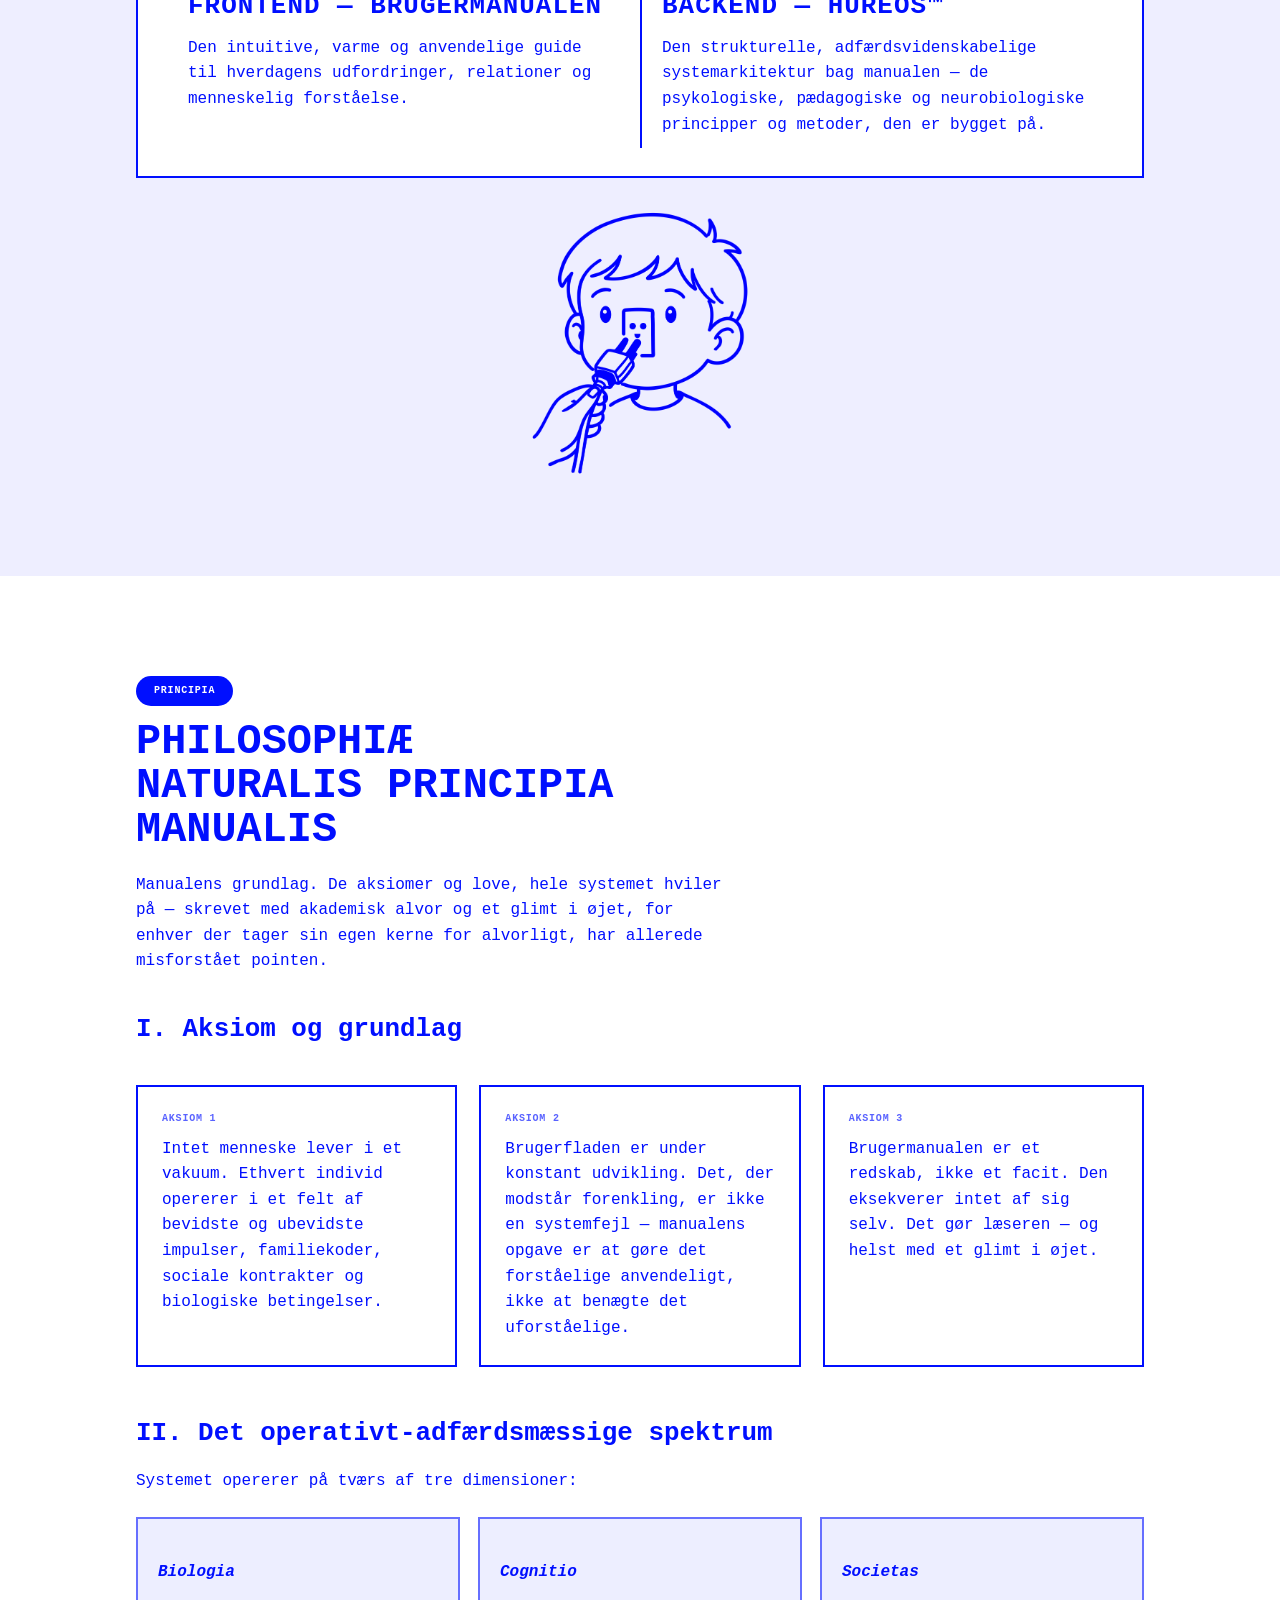
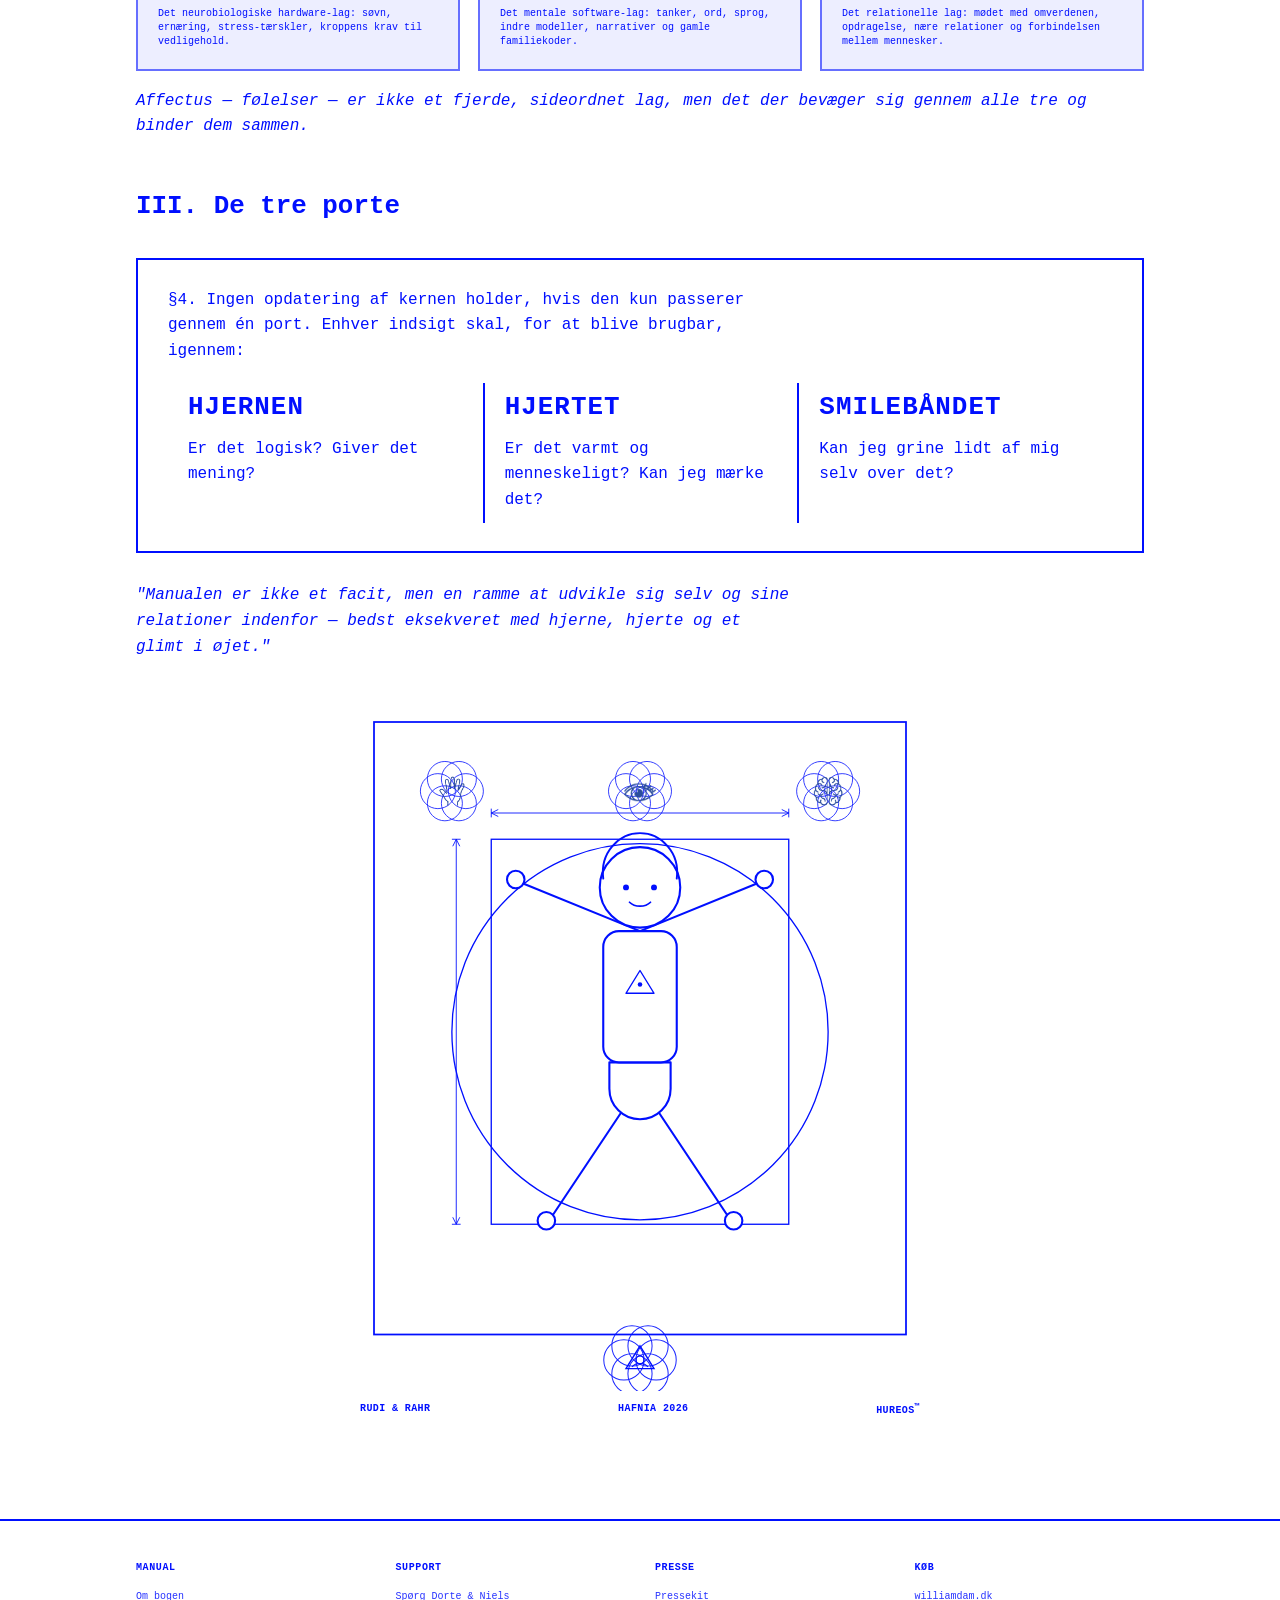
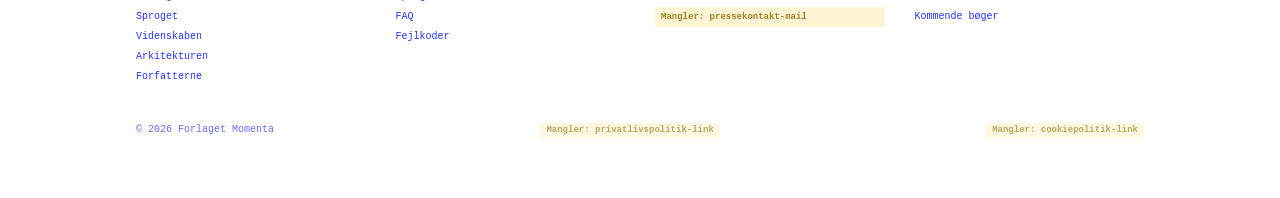
==== commit 1802069e: "Sharpen copy for the three explainer spreads Incorporates the client's own phrasing: "en bro mellem " ====
--- a/forside-udkast.html
+++ b/forside-udkast.html
@@ -308,12 +308,12 @@
   <section class="section-alt intro">
     <div class="wrap">
       <p class="kicker-label">FORÆLDRE MANGLER IKKE MERE VIDEN</p>
-      <h2 class="section-title">De mangler et sprog, der virker, når batteriet er lavt</h2>
-      <p class="section-body">Systemet er overbelastet, og virkeligheden kaster med havregrød. Bogen gør vigtig viden om børn lettere at forstå, huske og bruge i hverdagen.</p>
+      <h2 class="section-title">Vi har ikke brug for mere viden. Vi har brug for en bro.</h2>
+      <p class="section-body">Der findes enormt meget viden om børns udvikling. Vi har ikke brug for mere af den — vi har brug for en bro mellem videnskaben og hverdagen. Den bro er bogen.</p>
       <div class="spread-illustration">
         <img src="images/illustrationer/foraeldre-hovedet-under-armen.png" alt="Illustration: en forælder går rundt med sit eget hoved under armen — et billede på at være helt overbelastet">
       </div>
-      <button class="spread-bubble-btn" type="button" data-speedread-btn data-static-text="Klik og lyt til pointen." data-full-text="Systemet er overbelastet, og virkeligheden kaster med havregrød. Bogen gør vigtig viden om børn lettere at forstå, huske og bruge i hverdagen.">
+      <button class="spread-bubble-btn" type="button" data-speedread-btn data-static-text="Klik og lyt til pointen." data-full-text="Vi har ikke brug for mere viden. Vi har brug for en bro mellem videnskaben og hverdagen. Den bro er bogen.">
         <span class="spread-bubble"><span class="spread-bubble-text" data-bubble-text>Klik og lyt til pointen.</span></span>
         <span class="spread-icon-badge"><img src="images/icons/hjerne.png" alt=""></span>
       </button>
@@ -345,12 +345,12 @@
   <section id="sprog" class="section-alt">
     <div class="wrap">
       <p class="kicker-label">SÅDAN VIRKER SPROGET</p>
-      <h2 class="section-title">Fra fagsprog til fællessprog</h2>
-      <p class="section-body">Sproget erstatter ikke den videnskabelige forklaring. Det gør forklaringen tilgængelig, når du skal bruge den — midt i hverdagen.</p>
+      <h2 class="section-title">Sproget, du bruger, er det, du ser</h2>
+      <p class="section-body">Sproget erstatter ikke den videnskabelige forklaring — det gør den brugbar. Det sprog, du griber til, ændrer det, du ser, og det, du forstår om situationen. Også når du selv er overbelastet.</p>
       <div class="spread-illustration">
         <img src="images/illustrationer/de-tre-fer.png" alt="Illustration: pyramiden Forbind, Forstå, Formidl — bogens tre F'er, koblet til wifi-, hjerne- og talebobleikon">
       </div>
-      <button class="spread-bubble-btn" type="button" data-speedread-btn data-static-text="Klik og lyt til pointen." data-full-text="Forbind. Forstå. Formidl. Sproget erstatter ikke den videnskabelige forklaring. Det gør forklaringen tilgængelig, når du skal bruge den — midt i hverdagen.">
+      <button class="spread-bubble-btn" type="button" data-speedread-btn data-static-text="Klik og lyt til pointen." data-full-text="Forbind. Forstå. Formidl. Det sprog, du bruger, ændrer det, du ser, og det, du forstår om situationen — også når du selv er overbelastet.">
         <span class="spread-bubble"><span class="spread-bubble-text" data-bubble-text>Klik og lyt til pointen.</span></span>
         <span class="spread-icon-badge"><img src="images/icons/haand.png" alt=""></span>
       </button>
@@ -388,13 +388,13 @@
   <section id="videnskab">
     <div class="wrap">
       <p class="kicker-label">DET VIDENSKABELIGE FUNDAMENT</p>
-      <h2 class="section-title">Videnskaben er den samme. Adgangen er ny.</h2>
-      <p class="section-body">Vi har ikke opfundet en eneste ny videnskabelig teori om børn. Videnskaben om tilknytning, mentalisering, affektregulering og nervesystemets udvikling er den samme. Vi har skabt en intuitiv brugerflade til den viden, der allerede findes.</p>
+      <h2 class="section-title">Ingen ny videnskab. Bare en ordentlig opgradering.</h2>
+      <p class="section-body">Vi har opfundet ingen ny videnskab og absolut ingen nye pædagogiske teorier. Videnskaben om tilknytning, mentalisering, affektregulering og nervesystemets udvikling er den samme. Det, vi har gjort, er at give brugergrænsefladen til den vigtige videnskab en ordentlig omgang opgradering.</p>
       <p class="science-line">Videnskaben er smuk. Virkeligheden kaster med havregrød.</p>
       <div class="spread-illustration">
         <img src="images/illustrationer/alarmsystemet.png" alt="Illustration: et barn sidder årvågent på en sofa, mens et par øjne lurer nedenunder — alarmsystemet, når hjernen ser løver under sofaen">
       </div>
-      <button class="spread-bubble-btn" type="button" data-speedread-btn data-static-text="Klik og lyt til pointen." data-full-text="Når hjernen ser løver under sofaen, reagerer alarmsystemet, før du når at tænke. Det er ikke barnets valg. Det er biologi.">
+      <button class="spread-bubble-btn" type="button" data-speedread-btn data-static-text="Klik og lyt til pointen." data-full-text="Vi opfinder ingen ny videnskab. Ingen nye pædagogiske teorier. Vi har givet brugergrænsefladen til den vigtige videnskab en ordentlig omgang opgradering.">
         <span class="spread-bubble"><span class="spread-bubble-text" data-bubble-text>Klik og lyt til pointen.</span></span>
         <span class="spread-icon-badge"><img src="images/icons/hjerte.png" alt=""></span>
       </button>
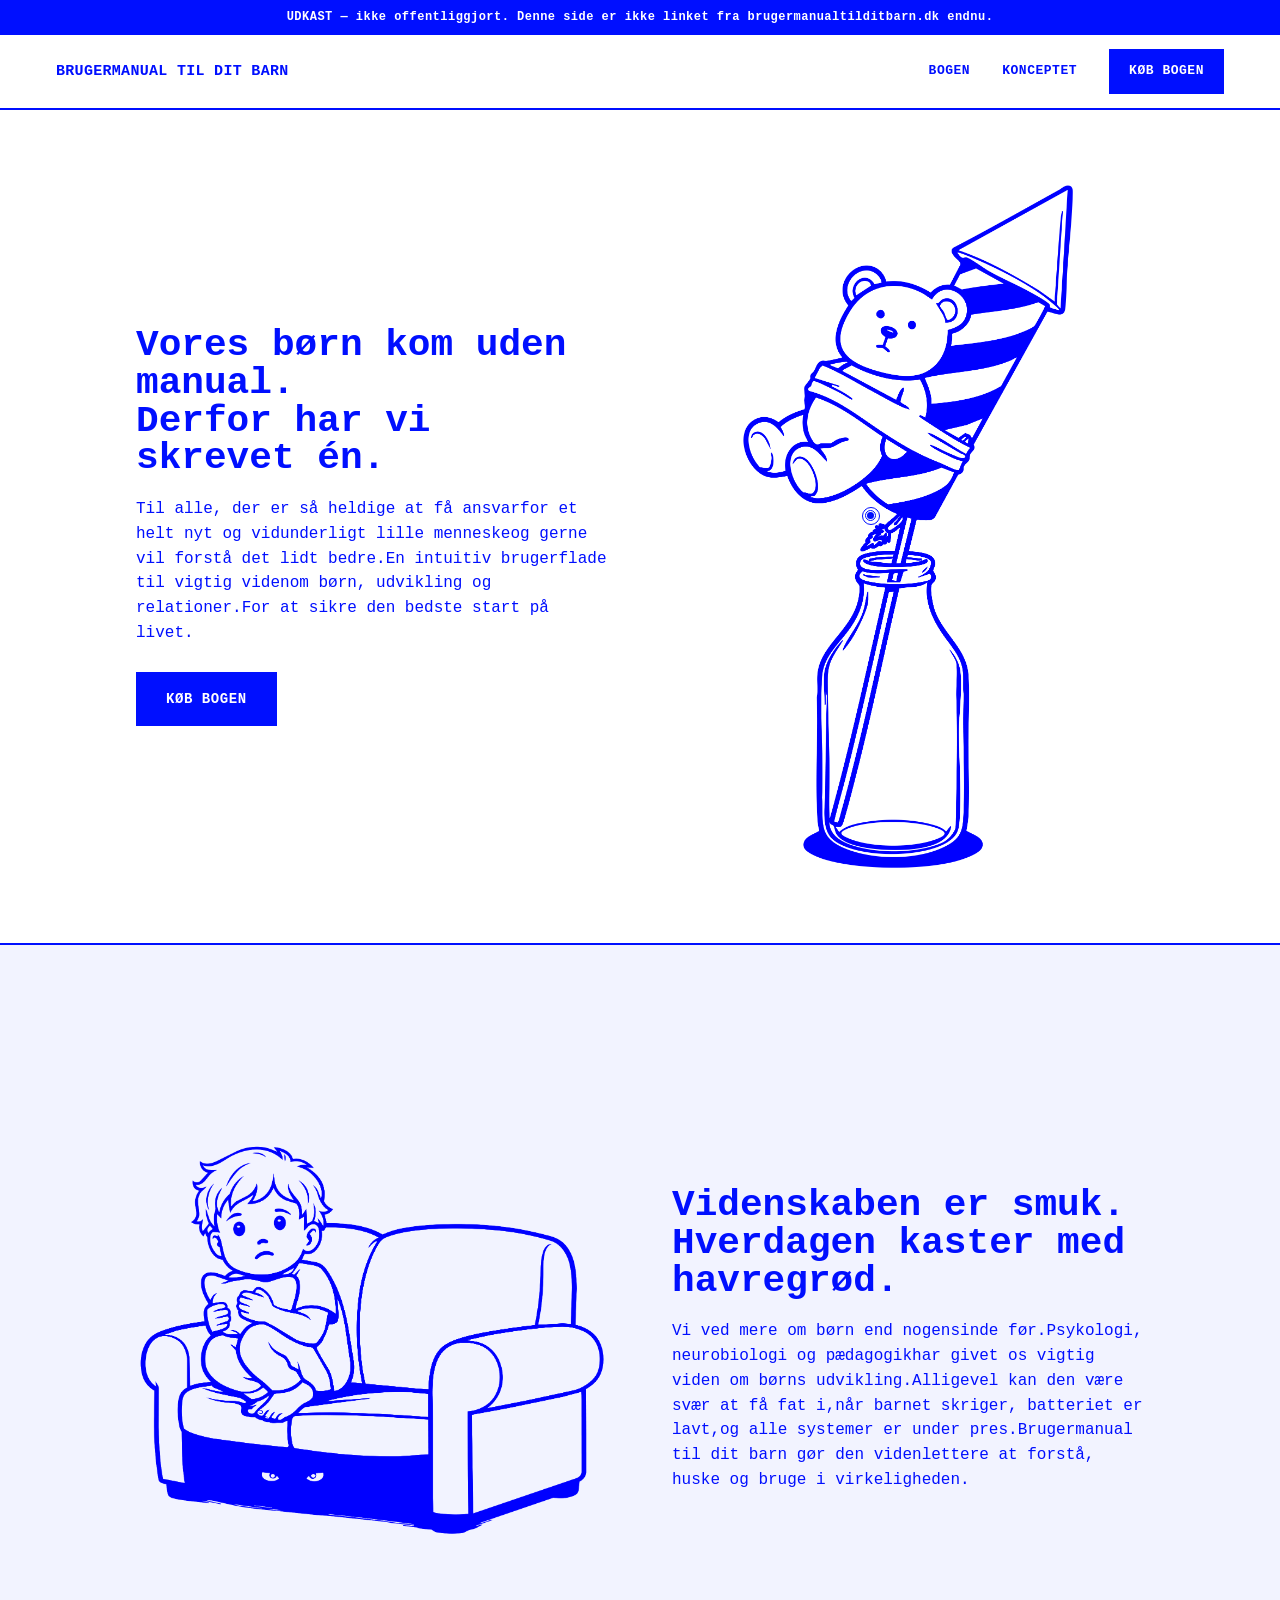
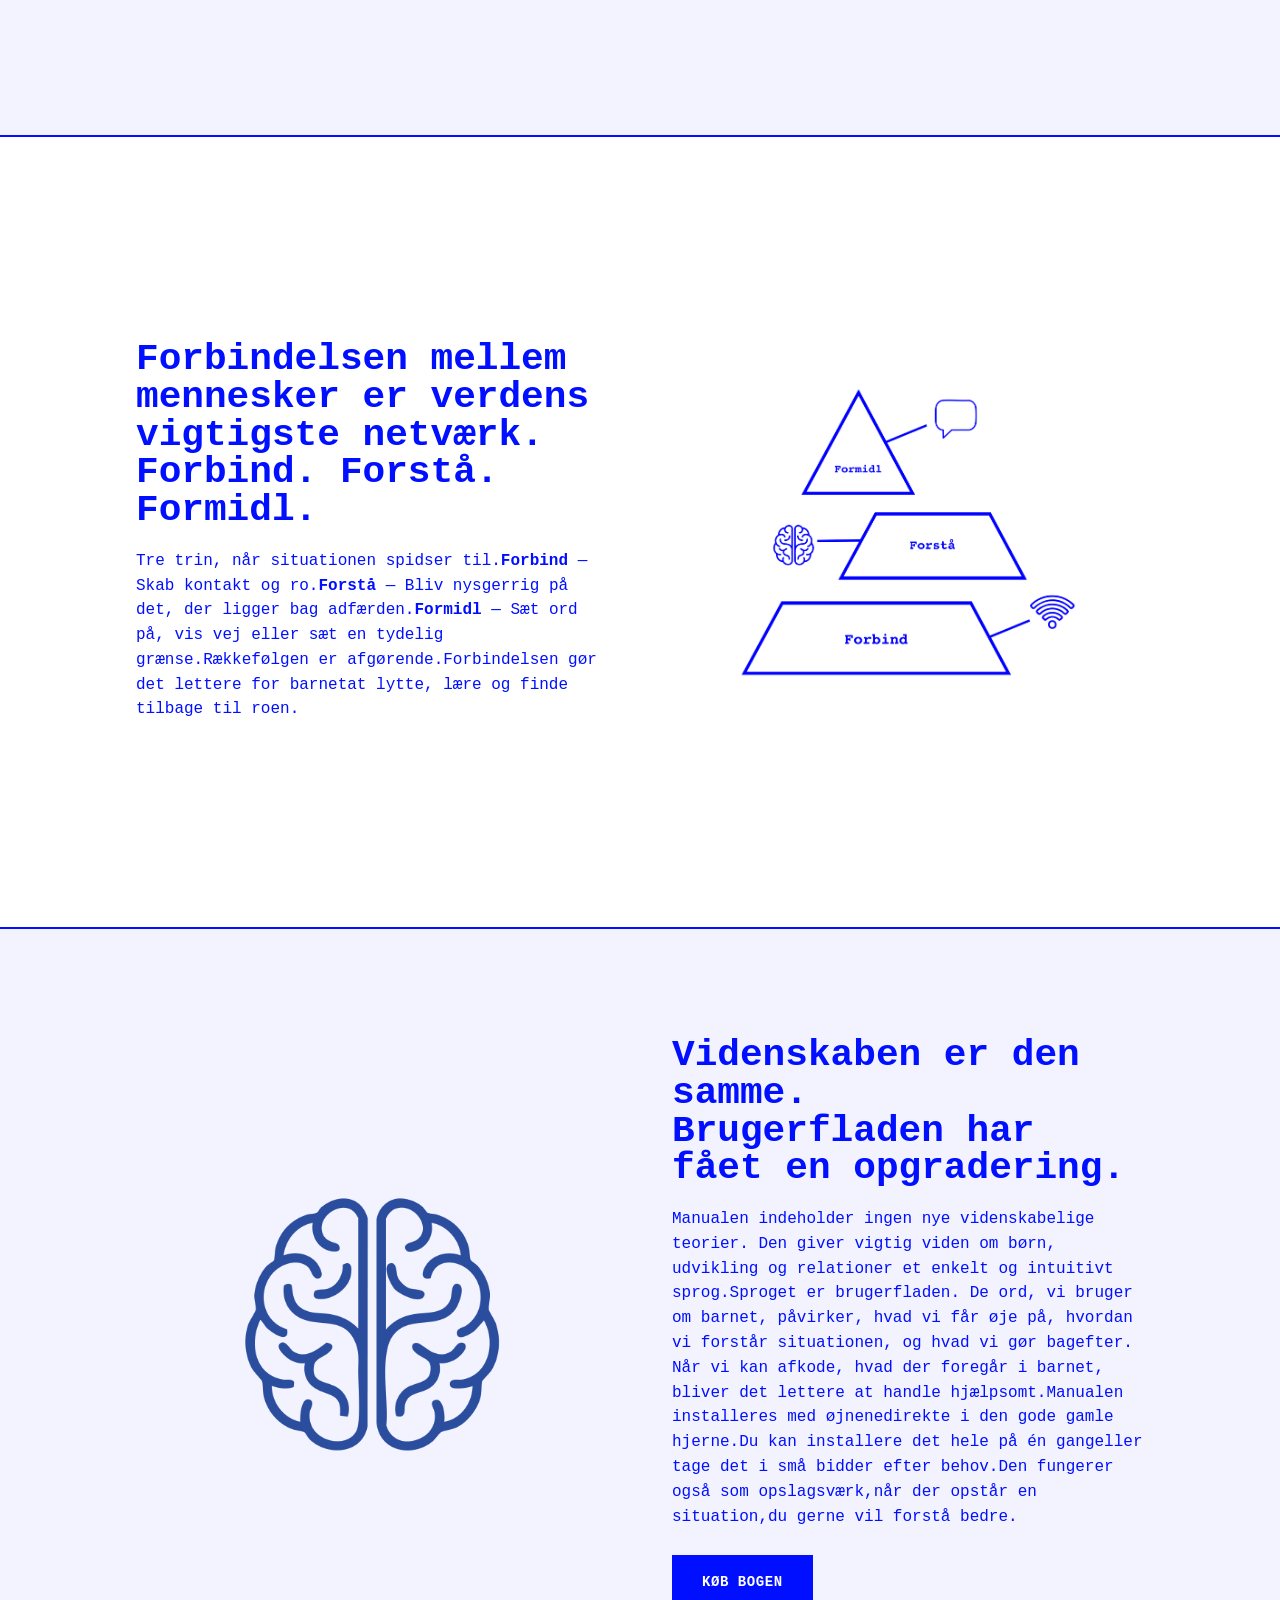
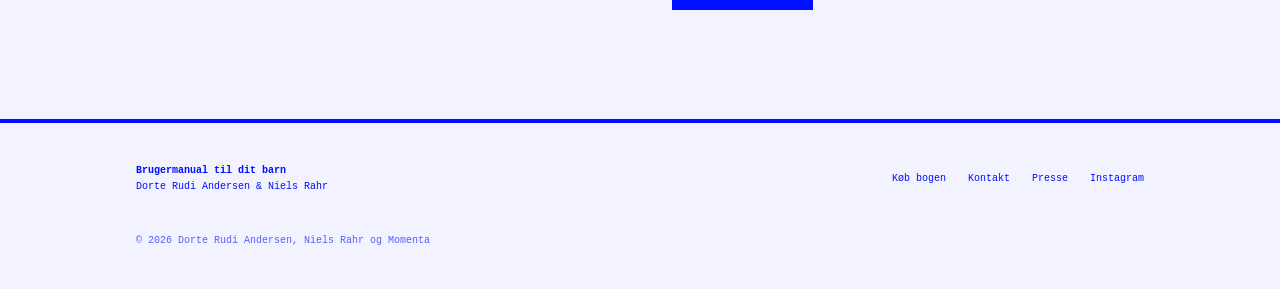
==== commit cfdbbeff: "Rebuild homepage as focused v1.0: 4 spreads, exact client copy Replaces the earlier exploratory buil" ====
--- a/forside-udkast.html
+++ b/forside-udkast.html
@@ -3,67 +3,77 @@
 <head>
 <meta charset="UTF-8">
 <meta name="viewport" content="width=device-width, initial-scale=1.0">
-<title>Brugermanual til dit barn | En brugerflade til hverdagen</title>
-<meta name="description" content="Brugermanual til dit barn giver dig et enkelt og præcist sprog for det, der sker i dit barn. Af Dorte Rudi Andersen &amp; Niels Rahr, Forlaget Momenta.">
-<link rel="icon" href="data:image/svg+xml,%3Csvg xmlns='http://www.w3.org/2000/svg' viewBox='0 0 24 24'%3E%3Ccircle cx='12' cy='12' r='11' fill='%230000ff'/%3E%3C/svg%3E">
+<title>Brugermanual til dit barn</title>
+<meta name="description" content="Vores børn kom uden manual. Derfor har vi skrevet én. En intuitiv brugerflade til vigtig viden om børn, udvikling og relationer.">
+<link rel="icon" href="data:image/svg+xml,%3Csvg xmlns='http://www.w3.org/2000/svg' viewBox='0 0 24 24'%3E%3Ccircle cx='12' cy='12' r='11' fill='%23000fff'/%3E%3C/svg%3E">
 <link rel="stylesheet" href="styles/type-scale.css">
 <style>
-  :root { --blue: #000fff; --white: #ffffff; --pale: #eeeeff; --purple: #666fff; }
+  :root { --blue: #000fff; --white: #ffffff; --purple: #666fff; }
   * { box-sizing: border-box; }
   html { scroll-behavior: smooth; }
   html, body { margin: 0; min-height: 100%; background: var(--white); }
   body { font-family: "Courier New", Courier, monospace; color: var(--blue); }
-  button, input, select, textarea { font: inherit; }
+  button, input, select { font: inherit; }
   img { max-width: 100%; display: block; }
   a { color: inherit; }
   a:visited { color: inherit; }
-  p { margin: 0; }
+  h1, h2, p { margin: 0; }
   .wrap { width: 100%; max-width: 1120px; margin: 0 auto; padding: 0 clamp(20px, 5vw, 56px); }
 
-  /* Draft banner — remove before this file becomes index.html */
   .draft-banner { background: var(--blue); color: #fff; text-align: center; font-size: 12px; font-weight: 700; padding: 8px 12px; letter-spacing: .04em; }
 
   /* Nav */
-  .nav { position: sticky; top: 0; z-index: 30; background: rgba(255,255,255,.92); backdrop-filter: blur(6px); border-bottom: 2px solid var(--blue); }
+  .nav { position: sticky; top: 0; z-index: 30; background: rgba(255,255,255,.94); backdrop-filter: blur(6px); border-bottom: 2px solid var(--blue); }
   .nav-inner { display: flex; align-items: center; justify-content: space-between; gap: 16px; padding: 14px clamp(20px, 5vw, 56px); }
-  .nav-logo { font-weight: 700; letter-spacing: .04em; font-size: 15px; white-space: nowrap; }
-  .nav-links { display: flex; align-items: center; gap: clamp(10px, 2vw, 26px); flex-wrap: wrap; font-size: 13px; font-weight: 700; }
-  .nav-links a { text-decoration: none; }
-  .nav-links a:hover { text-decoration: underline; }
+  .nav-logo { font-weight: 700; letter-spacing: .02em; font-size: 15px; white-space: nowrap; text-decoration: none; }
+  .nav-links { display: flex; align-items: center; gap: clamp(16px, 3vw, 32px); font-size: 13px; font-weight: 700; letter-spacing: .04em; }
+  .nav-links a:not(.nav-buy) { text-decoration: none; }
+  .nav-links a:not(.nav-buy):hover { text-decoration: underline; }
   .nav-buy { flex: none; border: 2px solid var(--blue); background: var(--blue); color: #fff; font-weight: 700; font-size: 13px; padding: 10px 18px; text-decoration: none; white-space: nowrap; }
   .nav-buy:hover { background: #fff; color: var(--blue); }
-  .nav-toggle { display: none; }
-
-  @media (max-width: 760px) {
-    .nav-links { display: none; }
-    .nav-toggle { display: block; border: 2px solid var(--blue); background: none; color: var(--blue); font-weight: 700; font-size: 13px; padding: 8px 12px; }
-    .nav.open .nav-links { display: flex; flex-direction: column; align-items: flex-start; width: 100%; padding: 16px clamp(20px, 5vw, 56px) 20px; gap: 14px; border-top: 2px solid var(--blue); }
+
+  /* Opslag */
+  .spread { min-height: 88vh; display: flex; align-items: center; padding: clamp(40px, 6vw, 70px) 0; border-bottom: 2px solid var(--blue); }
+  .spread:nth-child(odd) { background: var(--white); }
+  .spread:nth-child(even) { background: #f2f3ff; }
+  .spread-grid { width: 100%; display: grid; grid-template-columns: 1fr 1fr; align-items: center; gap: clamp(30px, 5vw, 70px); }
+  .spread:nth-child(even) .spread-grid { direction: rtl; }
+  .spread:nth-child(even) .spread-grid > * { direction: ltr; }
+  .spread-text { container-type: inline-size; }
+  .spread-headline { font-size: clamp(1.6rem, 8cqw, var(--type-h1)); line-height: 1; text-transform: none; margin: 0 0 .5em; }
+  .spread-body { font-size: var(--type-body); line-height: 1.55; max-width: 52ch; }
+  .spread-body br { content: ""; }
+  .spread-buy { display: inline-block; margin-top: 26px; border: 2px solid var(--blue); background: var(--blue); color: #fff; font-weight: 700; font-size: 14px; letter-spacing: .04em; padding: 14px 28px; text-decoration: none; }
+  .spread-buy:hover { background: #fff; color: var(--blue); }
+  .spread-visual { display: flex; align-items: center; justify-content: center; }
+  .spread-visual img { max-width: 100%; height: auto; opacity: 0; transform: translateY(18px); transition: opacity .7s ease, transform .7s ease; }
+  .spread-visual.in-view img { opacity: 1; transform: translateY(0); }
+  @media (max-width: 820px) {
+    .spread { min-height: auto; }
+    .spread-grid, .spread:nth-child(even) .spread-grid { grid-template-columns: 1fr; direction: ltr; text-align: center; }
+    .spread-visual { order: -1; max-width: 320px; margin: 0 auto 8px; }
+    .spread-body { margin-left: auto; margin-right: auto; }
+    .spread-buy { margin-left: auto; margin-right: auto; }
   }
 
-  /* Hero */
-  .hero { padding: clamp(40px, 8vw, 90px) 0 clamp(50px, 8vw, 100px); }
-  .hero-grid { display: grid; grid-template-columns: 1.1fr 0.9fr; align-items: center; gap: clamp(30px, 5vw, 70px); }
-  .hero-badge { width: 74px; height: 74px; border-radius: 50%; background: var(--blue); color: #fff; display: grid; place-items: center; font-weight: 700; font-size: 14px; line-height: 1.15; flex: none; }
-  .hero-top-row { display: flex; align-items: center; gap: 18px; margin-bottom: 22px; }
-
-  /* Bamse/raket med lunte-gnister — responsiv, ankret ved luntens spids (39%, 48.5%) */
-  .spark-bear { position: relative; width: 150px; aspect-ratio: 1247 / 2541; flex: none; }
+  /* Bamse/raket med lunte-gnister (opslag 1) */
+  .spark-bear { position: relative; width: min(100%, 340px); aspect-ratio: 1247 / 2541; margin: 0 auto; }
   .spark-bear img { width: 100%; height: 100%; display: block; user-select: none; }
   .fuse-spark-anchor { position: absolute; left: 39%; top: 48.5%; width: 0; height: 0; pointer-events: none; }
-  .glow-core { position: absolute; width: 5px; height: 5px; background: var(--blue); border-radius: 50%; top: -2.5px; left: -2.5px; animation: corePulse .22s infinite alternate ease-in-out; }
-  .glow-ring-1 { position: absolute; width: 13px; height: 13px; border: 1.3px solid var(--blue); border-radius: 50%; top: -6.5px; left: -6.5px; animation: ringPop .65s infinite cubic-bezier(.1,.7,.1,1); }
-  .glow-ring-2 { position: absolute; width: 8px; height: 8px; border: 1.3px solid var(--blue); border-radius: 50%; top: -4px; left: -4px; animation: ringPop .85s infinite .35s cubic-bezier(.1,.7,.1,1); }
+  .glow-core { position: absolute; width: 7px; height: 7px; background: var(--blue); border-radius: 50%; top: -3.5px; left: -3.5px; animation: corePulse .22s infinite alternate ease-in-out; }
+  .glow-ring-1 { position: absolute; width: 18px; height: 18px; border: 1.6px solid var(--blue); border-radius: 50%; top: -9px; left: -9px; animation: ringPop .65s infinite cubic-bezier(.1,.7,.1,1); }
+  .glow-ring-2 { position: absolute; width: 11px; height: 11px; border: 1.6px solid var(--blue); border-radius: 50%; top: -5.5px; left: -5.5px; animation: ringPop .85s infinite .35s cubic-bezier(.1,.7,.1,1); }
   .spark { position: absolute; background: var(--blue); transform-origin: 0 0; opacity: 0; }
-  .sp1 { width: 2px; height: 9px; border-radius: 2px; animation: sparkFly1 1.15s infinite .05s ease-out; }
-  .sp2 { width: 1.6px; height: 6.5px; border-radius: 2px; animation: sparkFly2 1.45s infinite .25s ease-out; }
-  .sp3 { width: 2.4px; height: 10.5px; border-radius: 2px; animation: sparkFly3 1.30s infinite .65s ease-out; }
-  .sp4 { width: 2.8px; height: 2.8px; border-radius: 50%; animation: sparkPop1 .85s infinite .10s ease-out; }
-  .sp5 { width: 1.6px; height: 8px; border-radius: 2px; animation: sparkFly4 1.05s infinite .45s ease-out; }
-  .sp6 { width: 2.4px; height: 2.4px; border-radius: 50%; animation: sparkPop2 1.55s infinite .20s ease-out; }
-  .sp7 { width: 2px; height: 11px; border-radius: 2px; animation: sparkFly5 1.25s infinite .80s ease-out; }
-  .sp8 { width: 1.6px; height: 5.5px; border-radius: 2px; animation: sparkFly6 1.50s infinite .35s ease-out; }
-  .sp9 { width: 2.8px; height: 2.8px; border-radius: 50%; animation: sparkPop3 .95s infinite .70s ease-out; }
-  .sp10 { width: 1.6px; height: 7px; border-radius: 2px; animation: sparkFly7 1.35s infinite .95s ease-out; }
+  .sp1 { width: 2.4px; height: 11px; border-radius: 2px; animation: sparkFly1 1.15s infinite .05s ease-out; }
+  .sp2 { width: 2px; height: 8px; border-radius: 2px; animation: sparkFly2 1.45s infinite .25s ease-out; }
+  .sp3 { width: 3px; height: 13px; border-radius: 2px; animation: sparkFly3 1.30s infinite .65s ease-out; }
+  .sp4 { width: 3.4px; height: 3.4px; border-radius: 50%; animation: sparkPop1 .85s infinite .10s ease-out; }
+  .sp5 { width: 2px; height: 10px; border-radius: 2px; animation: sparkFly4 1.05s infinite .45s ease-out; }
+  .sp6 { width: 3px; height: 3px; border-radius: 50%; animation: sparkPop2 1.55s infinite .20s ease-out; }
+  .sp7 { width: 2.4px; height: 14px; border-radius: 2px; animation: sparkFly5 1.25s infinite .80s ease-out; }
+  .sp8 { width: 2px; height: 7px; border-radius: 2px; animation: sparkFly6 1.50s infinite .35s ease-out; }
+  .sp9 { width: 3.4px; height: 3.4px; border-radius: 50%; animation: sparkPop3 .95s infinite .70s ease-out; }
+  .sp10 { width: 2px; height: 9px; border-radius: 2px; animation: sparkFly7 1.35s infinite .95s ease-out; }
   @keyframes corePulse { 0%{transform:scale(.65);opacity:.7} 100%{transform:scale(1.75);opacity:1} }
   @keyframes ringPop { 0%{transform:scale(.2);opacity:1} 65%{transform:scale(1.4);opacity:.35} 100%{transform:scale(2);opacity:0} }
   @keyframes sparkFly1 { 0%{transform:translate(0,0) rotate(-45deg) scaleY(.2);opacity:0} 15%{opacity:1} 60%{transform:translate(-16px,-13px) rotate(-45deg) scaleY(1);opacity:.95} 100%{transform:translate(-28px,-23px) rotate(-45deg) scaleY(.1);opacity:0} }
@@ -76,547 +86,102 @@
   @keyframes sparkPop1 { 0%{transform:translate(0,0) scale(.3);opacity:0} 25%{opacity:1} 65%{transform:translate(12px,-9px) scale(1.4);opacity:.9} 100%{transform:translate(21px,-16px) scale(0);opacity:0} }
   @keyframes sparkPop2 { 0%{transform:translate(0,0) scale(.3);opacity:0} 30%{opacity:1} 70%{transform:translate(-14px,-6px) scale(1.3);opacity:.9} 100%{transform:translate(-23px,-10px) scale(0);opacity:0} }
   @keyframes sparkPop3 { 0%{transform:translate(0,0) scale(.3);opacity:0} 25%{opacity:1} 70%{transform:translate(-9px,13px) scale(1.3);opacity:.95} 100%{transform:translate(-16px,21px) scale(0);opacity:0} }
-  @media (prefers-reduced-motion: reduce) { .glow-core,.glow-ring-1,.glow-ring-2,.spark { animation: none !important; opacity: 0 !important; } }
-  .hero-copy { container-type: inline-size; }
-  .hero .kicker-label { margin-bottom: 14px; }
-  .hero h1 { font-size: clamp(1.1rem, 5.6cqw, 2.1rem); line-height: var(--lh-hero); text-transform: uppercase; letter-spacing: .01em; margin: 0 0 0.4em; white-space: nowrap; }
-  .hero-sub { margin-top: 22px; font-size: var(--type-body); line-height: var(--lh-body); max-width: 60ch; }
-  .hero-ctas { margin-top: 30px; display: flex; flex-wrap: wrap; gap: 14px; }
-  .btn-primary, .btn-secondary { display: inline-block; font-weight: 700; font-size: 15px; padding: 14px 26px; text-decoration: none; border: 2px solid var(--blue); }
-  .btn-primary { background: var(--blue); color: #fff; }
-  .btn-primary:hover { background: #fff; color: var(--blue); }
-  .btn-secondary { background: none; color: var(--blue); }
-  .btn-secondary:hover { background: var(--blue); color: #fff; }
-  .hero-book { position: relative; }
-  .hero-book img { width: 100%; }
-
-  @media (max-width: 820px) {
-    .hero-grid { grid-template-columns: 1fr; }
-    .hero-book { order: -1; max-width: 320px; margin: 0 auto; }
-    .hero h1, .hero-top-row { margin-left: auto; margin-right: auto; }
-    .hero-top-row { justify-content: center; }
-    .hero { text-align: center; }
-    .hero-sub { margin-left: auto; margin-right: auto; }
-    .hero-ctas { justify-content: center; }
-  }
-
-  /* Section rhythm */
-  section { padding: clamp(50px, 8vw, 100px) 0; }
-  .section-alt { background: var(--pale); }
-  .kicker-label { display: inline-block; font-weight: 700; font-size: var(--type-small); letter-spacing: .08em; margin-bottom: 14px; background: var(--blue); color: #fff; border-radius: 999px; padding: 7px 18px; }
-
-  /* Bogens ikoner (hjerte/hjerne/taleboble), samme streg-stil som FIG-ikonerne på omslaget */
-  .icon-badge { width: 56px; height: 56px; border-radius: 50%; background: var(--blue); border: 2px solid var(--blue); display: grid; place-items: center; margin-bottom: 18px; }
-  .icon-badge img { width: 30px; height: 30px; object-fit: contain; filter: brightness(0) invert(1); }
-  .icon-badge.on-dark { background: #fff; border-color: #fff; }
-  .icon-badge.on-dark img { filter: none; }
-  .section-title { text-transform: uppercase; max-width: 20ch; }
-  .section-body { margin-top: 20px; font-size: var(--type-body); line-height: var(--lh-body); max-width: 62ch; }
-
-  /* Intro */
-  .intro { text-align: center; }
-  .intro .section-title, .intro .section-body { margin-left: auto; margin-right: auto; }
-
-  /* Udbytte */
-  .benefits-grid { margin-top: 40px; display: grid; grid-template-columns: repeat(2, 1fr); gap: 18px 40px; max-width: 780px; }
-  .benefit { display: flex; gap: 12px; font-size: var(--type-body); line-height: var(--lh-body); }
-  .benefit::before { content: "→"; font-weight: 700; flex: none; }
-  @media (max-width: 640px) { .benefits-grid { grid-template-columns: 1fr; } }
-
-  /* Sprog demo */
-  .demo-grid { margin-top: 40px; display: grid; grid-template-columns: repeat(2, 1fr); gap: 22px; }
-  .demo-card { border: 2px solid var(--blue); padding: 26px; background: #fff; }
-  .demo-row { margin-bottom: 14px; }
-  .demo-row .demo-label { display: block; font-size: var(--type-small); font-weight: 700; letter-spacing: .08em; opacity: .65; margin-bottom: 4px; }
-  .demo-row.old .demo-text { text-decoration: line-through; opacity: .55; }
-  .demo-row.system .demo-text { font-weight: 700; }
-  .demo-text { font-size: var(--type-body); line-height: var(--lh-body); }
-  .demo-arrow { text-align: center; opacity: .5; margin: 6px 0; }
-  @media (max-width: 700px) { .demo-grid { grid-template-columns: 1fr; } }
-
-  /* Videnskab teaser */
-  .science-line { margin-top: 22px; font-weight: 700; font-size: var(--type-body); line-height: var(--lh-body); }
-
-  /* Testimonials */
-  .quotes-grid { margin-top: 40px; display: grid; grid-template-columns: repeat(3, 1fr); gap: 22px; }
-  .quote-card { border: 2px solid var(--blue); padding: 24px; background: #fff; display: flex; flex-direction: column; gap: 16px; }
-  .quote-text { font-size: var(--type-body); line-height: var(--lh-body); font-style: normal; }
-  .quote-text::before { content: "\201C"; }
-  .quote-text::after { content: "\201D"; }
-  .quote-by { font-size: var(--type-small); line-height: var(--lh-small); font-weight: 700; opacity: .75; }
-  @media (max-width: 900px) { .quotes-grid { grid-template-columns: 1fr; } }
-
-  /* HUREOS / Principia */
-  .system-card { border: 2px solid var(--blue); padding: 28px 30px; background: #fff; margin-top: 36px; }
-  .system-card-row { display: grid; grid-template-columns: 1fr 1fr; gap: 0; }
-  .system-card-row.three-col { grid-template-columns: repeat(3, 1fr); margin-top: 18px; }
-  .system-card-row > div { padding: 10px 20px; min-width: 0; }
-  .system-card-row > div + div { border-left: 2px solid var(--blue); }
-  .system-card h3 { text-transform: uppercase; letter-spacing: .04em; }
-  .system-card p { margin-top: 8px; font-size: var(--type-body); line-height: var(--lh-body); }
-  @media (max-width: 640px) { .system-card-row, .system-card-row.three-col { grid-template-columns: 1fr; } .system-card-row > div + div { border-left: 0; border-top: 2px solid var(--blue); margin-top: 16px; padding-top: 20px; } }
-
-  .axiom-grid { margin-top: 40px; display: grid; grid-template-columns: repeat(3, 1fr); gap: 22px; }
-  .axiom-card { border: 2px solid var(--blue); padding: 24px; background: #fff; }
-  .axiom-card .axiom-num { font-weight: 700; font-size: var(--type-small); letter-spacing: .08em; opacity: .65; display: block; margin-bottom: 10px; }
-  .axiom-card p { font-size: var(--type-body); line-height: var(--lh-body); }
-  @media (max-width: 860px) { .axiom-grid { grid-template-columns: 1fr; } }
-
-  .spectrum-grid { margin-top: 22px; display: grid; grid-template-columns: repeat(3, 1fr); gap: 18px; }
-  .spectrum-card { border: 2px solid var(--purple); background: color-mix(in srgb, var(--purple) 12%, white); padding: 20px; }
-  .spectrum-card h4 { font-style: italic; text-transform: none; }
-  .spectrum-card p { margin-top: 6px; font-size: var(--type-small); line-height: var(--lh-small); }
-  @media (max-width: 700px) { .spectrum-grid { grid-template-columns: 1fr; } }
-  .affectus-note { margin-top: 18px; font-size: var(--type-body); line-height: var(--lh-body); font-style: italic; }
-
-  .principia-closing { margin-top: 30px; font-size: var(--type-body); line-height: var(--lh-body); font-style: italic; max-width: 68ch; }
-
-  .spread-illustration { max-width: 220px; margin: 32px auto 0; }
-  .spread-illustration img { width: 100%; height: auto; display: block; }
-
-  .vitruvius-wrap { margin-top: 48px; max-width: 560px; margin-left: auto; margin-right: auto; }
-  .vitruvius-wrap svg { width: 100%; height: auto; display: block; }
-  .vitruvius-caption { margin-top: 10px; display: flex; justify-content: space-between; font-size: var(--type-small); font-weight: 700; letter-spacing: .04em; }
-
-  /* Opslag: tekst venstre, taleboble/ikon højre — klik for oplæsning */
-  .spread { padding: clamp(46px, 7vw, 84px) 0; }
-  .spread-grid { display: grid; grid-template-columns: 1.15fr 0.85fr; align-items: center; gap: clamp(30px, 5vw, 60px); }
-  .spread:nth-child(even) .spread-grid { grid-template-columns: 0.85fr 1.15fr; }
-  .spread:nth-child(even) .spread-text { order: 2; }
-  .spread:nth-child(even) .spread-visual { order: 1; }
-  .spread-headline { text-transform: none; }
-  .spread-body { margin-top: 18px; font-size: var(--type-body); line-height: var(--lh-body); max-width: 60ch; }
-  .spread-visual { display: flex; flex-direction: column; align-items: center; }
-  .spread-bubble-btn { border: 0; background: none; padding: 0; cursor: pointer; display: flex; flex-direction: column; align-items: center; font-family: inherit; color: inherit; }
-  .spread-bubble { position: relative; min-height: 92px; width: 100%; max-width: 320px; border: 2px solid var(--blue); border-radius: 26px; background: #fff; padding: 20px 22px 26px; }
-  .spread-bubble::after { content: ""; position: absolute; left: 38px; bottom: -16px; width: 0; height: 0; border: 10px solid transparent; border-top-color: var(--blue); }
-  .spread-bubble::before { content: ""; position: absolute; left: 40px; bottom: -12px; width: 0; height: 0; border: 8px solid transparent; border-top-color: #fff; z-index: 1; }
-  .spread-bubble-text { font-weight: 700; font-size: var(--type-body); line-height: 1.4; text-align: left; min-height: 1.4em; }
-  .spread-bubble-text .rsvp-focus { color: var(--purple); }
-  .spread-icon-badge { margin-top: 28px; width: 64px; height: 64px; border-radius: 50%; background: var(--blue); display: grid; place-items: center; transition: transform .15s ease; }
-  .spread-bubble-btn:hover .spread-icon-badge { transform: scale(1.06); }
-  .spread-icon-badge img { width: 34px; height: 34px; object-fit: contain; filter: brightness(0) invert(1); }
-  .spread-hint { margin-top: 10px; font-size: var(--type-small); font-weight: 700; letter-spacing: .04em; opacity: .6; }
-  @media (max-width: 760px) {
-    .spread-grid, .spread:nth-child(even) .spread-grid { grid-template-columns: 1fr; }
-    .spread:nth-child(even) .spread-text, .spread:nth-child(even) .spread-visual { order: initial; }
-    .spread-visual { margin-top: 8px; }
-  }
-
-  /* CTA band */
-  .cta-band { text-align: center; background: var(--blue); color: #fff; }
-  .cta-band .section-title { margin: 0 auto; color: #fff; }
-  .cta-band .btn-primary { margin-top: 26px; background: #fff; color: var(--blue); border-color: #fff; }
-  .cta-band .btn-primary:hover { background: var(--blue); color: #fff; }
-
-  /* Newsletter */
-  .newsletter { text-align: center; }
-  .newsletter form { margin: 28px auto 0; max-width: 420px; display: grid; gap: 12px; text-align: left; }
-  .newsletter input[type="text"], .newsletter input[type="email"] { border: 2px solid var(--blue); padding: 12px 14px; background: #fff; color: var(--blue); }
-  .newsletter .consent { display: flex; gap: 8px; align-items: flex-start; font-size: var(--type-small); line-height: var(--lh-small); }
-  .newsletter .consent input { margin-top: 3px; flex: none; }
-  .newsletter button { border: 2px solid var(--blue); background: var(--blue); color: #fff; font-weight: 700; padding: 13px 18px; cursor: pointer; }
-  .newsletter button:hover { background: #fff; color: var(--blue); }
-  .honeypot { position: absolute; left: -9999px; }
-  .form-note { margin-top: 14px; font-size: var(--type-small); line-height: var(--lh-small); opacity: .75; max-width: 420px; margin-left: auto; margin-right: auto; }
-  .newsletter-success { display: none; font-weight: 700; margin-top: 20px; }
-  .newsletter-success.visible { display: block; }
-  .newsletter form.hidden { display: none; }
-
-  /* Footer */
-  footer { border-top: 2px solid var(--blue); padding: 40px 0 60px; }
-  .footer-grid { display: grid; grid-template-columns: repeat(4, 1fr); gap: 30px; font-size: var(--type-small); }
-  /* .footer-col h3 er markup, ikke indholdshierarki — bruges kun for struktur/tilgængelighed,
-     så den styles bevidst som lille tekst, ikke som en H3 i den redaktionelle skala. */
-  .footer-col h3 { font-size: var(--type-small); line-height: var(--lh-small); font-weight: 700; letter-spacing: .06em; margin-bottom: 12px; }
-  .footer-col a { display: block; text-decoration: none; line-height: 2; opacity: .85; }
-  .footer-col a:hover { text-decoration: underline; }
-  .footer-bottom { margin-top: 36px; font-size: var(--type-small); line-height: var(--lh-small); opacity: .6; display: flex; flex-wrap: wrap; gap: 8px 20px; justify-content: space-between; }
-  @media (max-width: 700px) { .footer-grid { grid-template-columns: repeat(2, 1fr); } }
-
-  .missing { background: #fff3cd; color: #8a6d00; padding: 1px 6px; font-weight: 700; font-size: .9em; }
-
-  @media (prefers-reduced-motion: reduce) { html { scroll-behavior: auto; } * { animation: none !important; transition: none !important; } }
+  @media (prefers-reduced-motion: reduce) { .glow-core,.glow-ring-1,.glow-ring-2,.spark { animation: none !important; opacity: 0 !important; } .spread-visual img { transition: none !important; opacity: 1 !important; transform: none !important; } }
+
+  /* Opslag 3: pyramide tegnes nedefra og op */
+  .pyramid-reveal { position: relative; max-width: 340px; }
+  .pyramid-reveal img { clip-path: inset(100% 0 0 0); transition: clip-path 1.1s cubic-bezier(.2,.7,.2,1); }
+  .spread-visual.in-view .pyramid-reveal img { clip-path: inset(0 0 0 0); }
+
+  footer { border-top: 2px solid var(--blue); padding: 40px 0; background: #f2f3ff; }
+  .footer-inner { display: flex; flex-wrap: wrap; justify-content: space-between; align-items: center; gap: 20px; font-size: var(--type-small); }
+  .footer-title { font-weight: 700; }
+  .footer-links { display: flex; flex-wrap: wrap; gap: 8px 22px; }
+  .footer-links a { text-decoration: none; }
+  .footer-links a:hover { text-decoration: underline; }
+  .footer-bottom { width: 100%; margin-top: 18px; opacity: .65; }
 </style>
 </head>
 <body>
 
 <p class="draft-banner">UDKAST — ikke offentliggjort. Denne side er ikke linket fra brugermanualtilditbarn.dk endnu.</p>
 
-<nav class="nav" data-nav>
+<nav class="nav">
   <div class="nav-inner">
-    <span class="nav-logo">[ MANUAL ]</span>
-    <button class="nav-toggle" type="button" data-nav-toggle aria-expanded="false" aria-label="Åbn menu">MENU</button>
+    <a class="nav-logo" href="#opslag-1">BRUGERMANUAL TIL DIT BARN</a>
     <div class="nav-links">
-      <a href="#udbytte">Om bogen</a>
-      <a href="sproget-udkast.html">Sproget</a>
-      <a href="videnskaben-udkast.html">Videnskaben</a>
-      <a href="arkitekturen-udkast.html">Arkitekturen</a>
-      <a href="forfatterne-udkast.html">Forfatterne</a>
-      <a href="sporg-udkast.html">Spørg os</a>
-      <a href="faq-udkast.html">FAQ</a>
-      <a href="presse-udkast.html">Presse</a>
-      <a href="#hureos">HUREOS<sup>&trade;</sup></a>
-      <a href="#principia">Principia</a>
-    </div>
-    <a class="nav-buy" href="https://www.williamdam.dk/brugermanual-til-dit-barn__4393526" target="_blank" rel="noopener noreferrer">KØB BOGEN</a>
+      <a href="#opslag-1">BOGEN</a>
+      <a href="#opslag-3">KONCEPTET</a>
+      <a class="nav-buy" href="https://www.williamdam.dk/brugermanual-til-dit-barn__4393526" target="_blank" rel="noopener noreferrer">KØB BOGEN</a>
+    </div>
   </div>
 </nav>
 
 <main>
 
-  <!-- HERO -->
-  <section class="hero">
-    <div class="wrap hero-grid">
-      <div class="hero-copy">
-        <div class="hero-top-row">
-          <span class="hero-badge">0-5<br>ÅR</span>
-          <span class="spark-bear" aria-hidden="true">
-            <img src="images/bamse-raket.png" alt="">
-            <span class="fuse-spark-anchor">
-              <span class="glow-ring-2"></span>
-              <span class="glow-ring-1"></span>
-              <span class="glow-core"></span>
-              <span class="spark sp1"></span>
-              <span class="spark sp2"></span>
-              <span class="spark sp3"></span>
-              <span class="spark sp4"></span>
-              <span class="spark sp5"></span>
-              <span class="spark sp6"></span>
-              <span class="spark sp7"></span>
-              <span class="spark sp8"></span>
-              <span class="spark sp9"></span>
-              <span class="spark sp10"></span>
-            </span>
+  <!-- OPSLAG 1 -->
+  <section class="spread" id="opslag-1">
+    <div class="wrap spread-grid">
+      <div class="spread-text">
+        <h1 class="spread-headline">Vores børn kom uden manual.<br>Derfor har vi skrevet én.</h1>
+        <p class="spread-body">Til alle, der er så heldige at få ansvar<br>for et helt nyt og vidunderligt lille menneske<br>og gerne vil forstå det lidt bedre.<br><br>En intuitiv brugerflade til vigtig viden<br>om børn, udvikling og relationer.<br>For at sikre den bedste start på livet.</p>
+        <a class="spread-buy" href="https://www.williamdam.dk/brugermanual-til-dit-barn__4393526" target="_blank" rel="noopener noreferrer">KØB BOGEN</a>
+      </div>
+      <div class="spread-visual in-view">
+        <span class="spark-bear" aria-hidden="true">
+          <img src="images/bamse-raket.png" alt="Illustration: bamsen fastspændt på en raket i en flaske">
+          <span class="fuse-spark-anchor">
+            <span class="glow-ring-2"></span>
+            <span class="glow-ring-1"></span>
+            <span class="glow-core"></span>
+            <span class="spark sp1"></span><span class="spark sp2"></span><span class="spark sp3"></span>
+            <span class="spark sp4"></span><span class="spark sp5"></span><span class="spark sp6"></span>
+            <span class="spark sp7"></span><span class="spark sp8"></span><span class="spark sp9"></span>
+            <span class="spark sp10"></span>
           </span>
+        </span>
+      </div>
+    </div>
+  </section>
+
+  <!-- OPSLAG 2 -->
+  <section class="spread" id="opslag-2">
+    <div class="wrap spread-grid">
+      <div class="spread-text">
+        <h1 class="spread-headline">Videnskaben er smuk.<br>Hverdagen kaster med havregrød.</h1>
+        <p class="spread-body">Vi ved mere om børn end nogensinde før.<br>Psykologi, neurobiologi og pædagogik<br>har givet os vigtig viden om børns udvikling.<br><br>Alligevel kan den være svær at få fat i,<br>når barnet skriger, batteriet er lavt,<br>og alle systemer er under pres.<br><br>Brugermanual til dit barn gør den viden<br>lettere at forstå, huske og bruge i virkeligheden.</p>
+      </div>
+      <div class="spread-visual" data-reveal>
+        <img src="images/illustrationer/alarmsystemet.png" alt="Illustration: et barn sidder årvågent på en sofa, mens et par øjne lurer nedenunder — mødet mellem den grundige videnskab og den vilde hverdag">
+      </div>
+    </div>
+  </section>
+
+  <!-- OPSLAG 3 -->
+  <section class="spread" id="opslag-3">
+    <div class="wrap spread-grid">
+      <div class="spread-text">
+        <h1 class="spread-headline">Forbindelsen mellem mennesker er verdens vigtigste netværk.<br>Forbind. Forstå. Formidl.</h1>
+        <p class="spread-body">Tre trin, når situationen spidser til.<br><br><strong>Forbind</strong> — Skab kontakt og ro.<br><strong>Forstå</strong> — Bliv nysgerrig på det, der ligger bag adfærden.<br><strong>Formidl</strong> — Sæt ord på, vis vej eller sæt en tydelig grænse.<br><br>Rækkefølgen er afgørende.<br>Forbindelsen gør det lettere for barnet<br>at lytte, lære og finde tilbage til roen.</p>
+      </div>
+      <div class="spread-visual" data-reveal>
+        <div class="pyramid-reveal">
+          <img src="images/illustrationer/de-tre-fer.png" alt="Illustration: forbindelsespyramiden med de tre F'er — Forbind, Forstå, Formidl">
         </div>
-        <p class="kicker-label">SÅDAN SIKRER DU DEN BEDSTE START PÅ LIVET</p>
-        <h1>Vores børn kom uden manual.<br>Derfor har vi skrevet én.</h1>
-        <p class="hero-sub">Brugermanual til dit barn giver dig et enkelt og præcist sprog for det, der sker i dit barn. En intuitiv brugerflade til den vigtigste viden om børn, udvikling og relationer.</p>
-        <div class="hero-ctas">
-          <a class="btn-primary" href="https://www.williamdam.dk/brugermanual-til-dit-barn__4393526" target="_blank" rel="noopener noreferrer">KØB BOGEN</a>
-          <a class="btn-secondary" href="#sprog">SE, HVORDAN DEN VIRKER</a>
-        </div>
-      </div>
-      <div class="hero-book">
-        <img src="images/book.png" alt="Bogomslag: Brugermanual til dit barn, af Dorte Rudi Andersen &amp; Niels Rahr, Forlaget Momenta">
-      </div>
-    </div>
-  </section>
-
-  <!-- KORT INTRODUKTION -->
-  <section class="section-alt intro">
-    <div class="wrap">
-      <p class="kicker-label">FORÆLDRE MANGLER IKKE MERE VIDEN</p>
-      <h2 class="section-title">Vi har ikke brug for mere viden. Vi har brug for en bro.</h2>
-      <p class="section-body">Der findes enormt meget viden om børns udvikling. Vi har ikke brug for mere af den — vi har brug for en bro mellem videnskaben og hverdagen. Den bro er bogen.</p>
-      <div class="spread-illustration">
-        <img src="images/illustrationer/foraeldre-hovedet-under-armen.png" alt="Illustration: en forælder går rundt med sit eget hoved under armen — et billede på at være helt overbelastet">
-      </div>
-      <button class="spread-bubble-btn" type="button" data-speedread-btn data-static-text="Klik og lyt til pointen." data-full-text="Vi har ikke brug for mere viden. Vi har brug for en bro mellem videnskaben og hverdagen. Den bro er bogen.">
-        <span class="spread-bubble"><span class="spread-bubble-text" data-bubble-text>Klik og lyt til pointen.</span></span>
-        <span class="spread-icon-badge"><img src="images/icons/hjerne.png" alt=""></span>
-      </button>
-    </div>
-  </section>
-
-  <!-- UDBYTTE -->
-  <section id="udbytte">
-    <div class="wrap">
-      <span class="icon-badge" aria-hidden="true">
-        <img src="images/icons/hjerte.png" alt="">
-      </span>
-      <p class="kicker-label">HVAD FÅR FORÆLDRENE UD AF BOGEN?</p>
-      <h2 class="section-title">Mere overblik. Mindre afmagt.</h2>
-      <div class="benefits-grid">
-        <p class="benefit">Forstå, hvad der ligger bag barnets reaktion</p>
-        <p class="benefit">Opdage overbelastning tidligere</p>
-        <p class="benefit">Reagere mere præcist i konflikter</p>
-        <p class="benefit">Bevare mere af dit eget overblik</p>
-        <p class="benefit">Bruge færre vurderende ord om barnet</p>
-        <p class="benefit">Genetablere forbindelsen efter en konflikt</p>
-        <p class="benefit">Omsætte kompliceret viden til konkrete handlinger</p>
-        <p class="benefit">Få et fælles sprog med partneren og andre voksne</p>
-      </div>
-    </div>
-  </section>
-
-  <!-- SPROG DEMO -->
-  <section id="sprog" class="section-alt">
-    <div class="wrap">
-      <p class="kicker-label">SÅDAN VIRKER SPROGET</p>
-      <h2 class="section-title">Sproget, du bruger, er det, du ser</h2>
-      <p class="section-body">Sproget erstatter ikke den videnskabelige forklaring — det gør den brugbar. Det sprog, du griber til, ændrer det, du ser, og det, du forstår om situationen. Også når du selv er overbelastet.</p>
-      <div class="spread-illustration">
-        <img src="images/illustrationer/de-tre-fer.png" alt="Illustration: pyramiden Forbind, Forstå, Formidl — bogens tre F'er, koblet til wifi-, hjerne- og talebobleikon">
-      </div>
-      <button class="spread-bubble-btn" type="button" data-speedread-btn data-static-text="Klik og lyt til pointen." data-full-text="Forbind. Forstå. Formidl. Det sprog, du bruger, ændrer det, du ser, og det, du forstår om situationen — også når du selv er overbelastet.">
-        <span class="spread-bubble"><span class="spread-bubble-text" data-bubble-text>Klik og lyt til pointen.</span></span>
-        <span class="spread-icon-badge"><img src="images/icons/haand.png" alt=""></span>
-      </button>
-      <div class="demo-grid">
-        <article class="demo-card">
-          <div class="demo-row old"><span class="demo-label">DET GAMLE ORD</span><span class="demo-text">Barnet er trodsigt.</span></div>
-          <div class="demo-arrow">↓</div>
-          <div class="demo-row system"><span class="demo-label">SYSTEMETS FORKLARING</span><span class="demo-text">Barnets system er overbelastet.</span></div>
-          <div class="demo-row"><span class="demo-label">MULIG REAKTION</span><span class="demo-text">Sænk kravene, skab ro, og hjælp barnet tilbage i forbindelse.</span></div>
-        </article>
-        <article class="demo-card">
-          <div class="demo-row old"><span class="demo-label">DET GAMLE ORD</span><span class="demo-text">Barnet hører ikke efter.</span></div>
-          <div class="demo-arrow">↓</div>
-          <div class="demo-row system"><span class="demo-label">SYSTEMETS FORKLARING</span><span class="demo-text">Barnet har for mange åbne faner.</span></div>
-          <div class="demo-row"><span class="demo-label">MULIG REAKTION</span><span class="demo-text">Skab kontakt først. Giv derefter én besked ad gangen.</span></div>
-        </article>
-        <article class="demo-card">
-          <div class="demo-row old"><span class="demo-label">DET GAMLE ORD</span><span class="demo-text">Barnet overreagerer.</span></div>
-          <div class="demo-arrow">↓</div>
-          <div class="demo-row system"><span class="demo-label">SYSTEMETS FORKLARING</span><span class="demo-text">Barnets batteri er lavt.</span></div>
-          <div class="demo-row"><span class="demo-label">MULIG REAKTION</span><span class="demo-text">Undersøg søvn, mad, vand, pauser, sanseindtryk og behovet for nærhed.</span></div>
-        </article>
-        <article class="demo-card">
-          <div class="demo-row old"><span class="demo-label">DET GAMLE ORD</span><span class="demo-text">Jeg ødelagde det hele.</span></div>
-          <div class="demo-arrow">↓</div>
-          <div class="demo-row system"><span class="demo-label">SYSTEMETS FORKLARING</span><span class="demo-text">Forbindelsen blev afbrudt.</span></div>
-          <div class="demo-row"><span class="demo-label">MULIG REAKTION</span><span class="demo-text">Reparation er en del af systemet. Vend tilbage, tag ansvar, og genetablér kontakten.</span></div>
-        </article>
-      </div>
-      <p class="section-body" style="margin-top:34px;"><a href="sproget-udkast.html" class="btn-secondary" style="border-color:var(--blue);">SE FLERE EKSEMPLER</a></p>
-    </div>
-  </section>
-
-  <!-- VIDENSKAB TEASER -->
-  <section id="videnskab">
-    <div class="wrap">
-      <p class="kicker-label">DET VIDENSKABELIGE FUNDAMENT</p>
-      <h2 class="section-title">Ingen ny videnskab. Bare en ordentlig opgradering.</h2>
-      <p class="section-body">Vi har opfundet ingen ny videnskab og absolut ingen nye pædagogiske teorier. Videnskaben om tilknytning, mentalisering, affektregulering og nervesystemets udvikling er den samme. Det, vi har gjort, er at give brugergrænsefladen til den vigtige videnskab en ordentlig omgang opgradering.</p>
-      <p class="science-line">Videnskaben er smuk. Virkeligheden kaster med havregrød.</p>
-      <div class="spread-illustration">
-        <img src="images/illustrationer/alarmsystemet.png" alt="Illustration: et barn sidder årvågent på en sofa, mens et par øjne lurer nedenunder — alarmsystemet, når hjernen ser løver under sofaen">
-      </div>
-      <button class="spread-bubble-btn" type="button" data-speedread-btn data-static-text="Klik og lyt til pointen." data-full-text="Vi opfinder ingen ny videnskab. Ingen nye pædagogiske teorier. Vi har givet brugergrænsefladen til den vigtige videnskab en ordentlig omgang opgradering.">
-        <span class="spread-bubble"><span class="spread-bubble-text" data-bubble-text>Klik og lyt til pointen.</span></span>
-        <span class="spread-icon-badge"><img src="images/icons/hjerte.png" alt=""></span>
-      </button>
-      <p class="section-body"><a href="videnskaben-udkast.html" class="btn-secondary" style="border-color:var(--blue); display:inline-block; margin-top:12px;">LÆS OM FUNDAMENTET</a></p>
-    </div>
-  </section>
-
-  <!-- CITATER (fra bogens bagside — verificeret) -->
-  <section class="section-alt">
-    <div class="wrap">
-      <p class="kicker-label">HVAD ANDRE SIGER</p>
-      <h2 class="section-title">Fra bogens bagside</h2>
-      <div class="quotes-grid">
-        <div class="quote-card">
-          <p class="quote-text">Idéen om at gøre psykologisk viden mere forståelig og anvendelig i hverdagen er både vigtig, sjov og original.</p>
-          <p class="quote-by">Lene Tanggaard, ph.d. og professor i psykologi</p>
-        </div>
-        <div class="quote-card">
-          <p class="quote-text">Manualen er sjov, varm og indsigtsfuld. Den oversætter børnepsykologi til noget, jeg som far til en 3-årig med store følelser faktisk forstår og kan bruge — og så er den enormt brugervenlig.</p>
-          <p class="quote-by">Mike Wittrup, kreativ direktør</p>
-        </div>
-        <div class="quote-card">
-          <p class="quote-text">Et tiltrængt og mere intuitivt sprog til forbindelsen mellem børn og voksne, både i hverdagens gyldne øjeblikke og svære stunder.</p>
-          <p class="quote-by">Kasper Janus Jensen, vuggestuepædagog og familieterapeut</p>
-        </div>
-      </div>
-    </div>
-  </section>
-
-  <!-- CTA BAND -->
-  <section class="cta-band">
-    <div class="wrap">
-      <h2 class="section-title">Klar til at give jer et fælles sprog?</h2>
-      <a class="btn-primary" href="https://www.williamdam.dk/brugermanual-til-dit-barn__4393526" target="_blank" rel="noopener noreferrer">KØB BOGEN</a>
-    </div>
-  </section>
-
-  <!-- NYHEDSBREV -->
-  <section class="newsletter">
-    <div class="wrap">
-      <p class="kicker-label">SPROG FINDES MELLEM MENNESKER</p>
-      <h2 class="section-title">Bliv en del af fællesskabet</h2>
-      <p class="section-body" style="margin-left:auto;margin-right:auto;">Få en ny fejlkode, et nyt ord eller et konkret værktøj direkte i din indbakke. Vær med til at udvikle et fællessprog, der gør børn lettere at forstå.</p>
-
-      <form name="nyhedsbrev" method="POST" data-netlify="true" netlify-honeypot="nb-website" data-nl-form>
-        <input type="hidden" name="form-name" value="nyhedsbrev">
-        <input type="text" name="firstname" placeholder="Fornavn" required autocomplete="given-name">
-        <input type="email" name="email" placeholder="Email" required autocomplete="email" inputmode="email">
-        <label class="consent"><input type="checkbox" name="consent" required> Jeg vil gerne modtage nyhedsbrevet og accepterer <a href="#" style="text-decoration:underline;">privatlivspolitikken</a>.</label>
-        <label class="honeypot" aria-hidden="true">Website<input name="nb-website" tabindex="-1" autocomplete="off"></label>
-        <button type="submit" data-nl-submit>Tilmeld mig</button>
-      </form>
-      <p class="newsletter-success" data-nl-success>Tak! Du er nu tilmeldt nyhedsbrevet.</p>
-      <p class="form-note"><span class="missing">Mangler</span> — afsendelse af selve nyhedsbrevet kræver et separat værktøj (fx Mailchimp/Brevo); denne formular opsamler p.t. kun tilmeldinger i Netlify.</p>
-    </div>
-  </section>
-
-  <!-- SPØRG-CTA -->
-  <section class="section-alt" style="text-align:center;">
-    <div class="wrap">
-      <span class="icon-badge" style="margin-left:auto;margin-right:auto;" aria-hidden="true">
-        <img src="images/icons/taleboble.png" alt="">
-      </span>
-      <p class="kicker-label">HVAD VIL DU GERNE FORSTÅ?</p>
-      <h2 class="section-title" style="margin:0 auto;">Spørg Dorte &amp; Niels</h2>
-      <p class="section-body" style="margin-left:auto;margin-right:auto;">Spørgsmålene besvares af Dorte og Niels som mennesker — ikke af AI. Udvalgte spørgsmål kan blive besvaret på hjemmesiden eller i nyhedsbrevet.</p>
-      <p style="margin-top:24px;"><a class="btn-secondary" href="sporg-udkast.html">STIL ET SPØRGSMÅL</a></p>
-    </div>
-  </section>
-
-  <!-- HUREOS -->
-  <section id="hureos" class="section-alt">
-    <div class="wrap">
-      <span class="icon-badge" aria-hidden="true">
-        <img src="images/icons/hjerne.png" alt="">
-      </span>
-      <p class="kicker-label">SYSTEMARKITEKTUREN BAG MANUALEN</p>
-      <h2 class="section-title">HUREOS<sup>&trade;</sup></h2>
-      <p class="section-body">Brugermanualen er brugerfladen. HUREOS™ er det, der ligger bagved.</p>
-      <div class="system-card">
-        <div class="system-card-row">
-          <div>
-            <h3>Frontend — Brugermanualen</h3>
-            <p>Den intuitive, varme og anvendelige guide til hverdagens udfordringer, relationer og menneskelig forståelse.</p>
-          </div>
-          <div>
-            <h3>Backend — HUREOS™</h3>
-            <p>Den strukturelle, adfærdsvidenskabelige systemarkitektur bag manualen — de psykologiske, pædagogiske og neurobiologiske principper og metoder, den er bygget på.</p>
-          </div>
-        </div>
-      </div>
-      <div class="spread-illustration">
-        <img src="images/illustrationer/egen-konfiguration.png" alt="Illustration: et barn med et stik i munden, forbundet til en stikkontakt tegnet som et ansigt — hvert barn har sin egen konfiguration">
-      </div>
-    </div>
-  </section>
-
-  <!-- PRINCIPIA -->
-  <section id="principia">
-    <div class="wrap">
-      <p class="kicker-label">PRINCIPIA</p>
-      <h2 class="section-title">Philosophiæ Naturalis Principia Manualis</h2>
-      <p class="section-body">Manualens grundlag. De aksiomer og love, hele systemet hviler på — skrevet med akademisk alvor og et glimt i øjet, for enhver der tager sin egen kerne for alvorligt, har allerede misforstået pointen.</p>
-
-      <h3 class="type-h3" style="margin-top:40px;">I. Aksiom og grundlag</h3>
-      <div class="axiom-grid">
-        <div class="axiom-card">
-          <span class="axiom-num">AKSIOM 1</span>
-          <p>Intet menneske lever i et vakuum. Ethvert individ opererer i et felt af bevidste og ubevidste impulser, familiekoder, sociale kontrakter og biologiske betingelser.</p>
-        </div>
-        <div class="axiom-card">
-          <span class="axiom-num">AKSIOM 2</span>
-          <p>Brugerfladen er under konstant udvikling. Det, der modstår forenkling, er ikke en systemfejl — manualens opgave er at gøre det forståelige anvendeligt, ikke at benægte det uforståelige.</p>
-        </div>
-        <div class="axiom-card">
-          <span class="axiom-num">AKSIOM 3</span>
-          <p>Brugermanualen er et redskab, ikke et facit. Den eksekverer intet af sig selv. Det gør læseren — og helst med et glimt i øjet.</p>
-        </div>
-      </div>
-
-      <h3 class="type-h3" style="margin-top:52px;">II. Det operativt-adfærdsmæssige spektrum</h3>
-      <p class="section-body">Systemet opererer på tværs af tre dimensioner:</p>
-      <div class="spectrum-grid">
-        <div class="spectrum-card">
-          <h4>Biologia</h4>
-          <p>Det neurobiologiske hardware-lag: søvn, ernæring, stress-tærskler, kroppens krav til vedligehold.</p>
-        </div>
-        <div class="spectrum-card">
-          <h4>Cognitio</h4>
-          <p>Det mentale software-lag: tanker, ord, sprog, indre modeller, narrativer og gamle familiekoder.</p>
-        </div>
-        <div class="spectrum-card">
-          <h4>Societas</h4>
-          <p>Det relationelle lag: mødet med omverdenen, opdragelse, nære relationer og forbindelsen mellem mennesker.</p>
-        </div>
-      </div>
-      <p class="affectus-note">Affectus — følelser — er ikke et fjerde, sideordnet lag, men det der bevæger sig gennem alle tre og binder dem sammen.</p>
-
-      <h3 class="type-h3" style="margin-top:52px;">III. De tre porte</h3>
-      <div class="system-card">
-        <p class="section-body" style="margin-top:0;">§4. Ingen opdatering af kernen holder, hvis den kun passerer gennem én port. Enhver indsigt skal, for at blive brugbar, igennem:</p>
-        <div class="system-card-row three-col">
-          <div><h3>Hjernen</h3><p>Er det logisk? Giver det mening?</p></div>
-          <div><h3>Hjertet</h3><p>Er det varmt og menneskeligt? Kan jeg mærke det?</p></div>
-          <div><h3>Smilebåndet</h3><p>Kan jeg grine lidt af mig selv over det?</p></div>
-        </div>
-      </div>
-
-      <p class="principia-closing">"Manualen er ikke et facit, men en ramme at udvikle sig selv og sine relationer indenfor — bedst eksekveret med hjerne, hjerte og et glimt i øjet."</p>
-
-      <div class="vitruvius-wrap">
-        <svg viewBox="0 0 640 780" role="img" aria-label="Vitruviansk illustration af et barn indskrevet i cirkel og kvadrat, med hånd-, øje- og hjerneikon foroven og øje-i-trekant forneden">
-          <defs>
-            <g id="rosette">
-              <circle cx="16" cy="0" r="20"/>
-              <circle cx="8" cy="13.9" r="20"/>
-              <circle cx="-8" cy="13.9" r="20"/>
-              <circle cx="-16" cy="0" r="20"/>
-              <circle cx="-8" cy="-13.9" r="20"/>
-              <circle cx="8" cy="-13.9" r="20"/>
-            </g>
-          </defs>
-          <!-- ramme -->
-          <rect x="16" y="16" width="608" height="700" fill="none" stroke="#000fff" stroke-width="2"/>
-          <!-- kvadrat + cirkel -->
-          <rect x="150" y="150" width="340" height="440" fill="none" stroke="#000fff" stroke-width="1.5"/>
-          <circle cx="320" cy="370" r="215" fill="none" stroke="#000fff" stroke-width="1.5"/>
-          <!-- målepile -->
-          <g stroke="#000fff" stroke-width="1" fill="none">
-            <line x1="150" y1="120" x2="490" y2="120"/>
-            <path d="M150 115l0 10M150 120l8-4M150 120l8 4M490 115l0 10M490 120l-8-4M490 120l-8 4"/>
-            <line x1="110" y1="150" x2="110" y2="590"/>
-            <path d="M105 150l10 0M110 150l-4 8M110 150l4 8M105 590l10 0M110 590l-4-8M110 590l4-8"/>
-          </g>
-          <!-- barnet, vitruviansk positur -->
-          <g stroke="#000fff" stroke-width="2.4" fill="none" stroke-linecap="round" stroke-linejoin="round">
-            <!-- arme -->
-            <line x1="320" y1="255" x2="185" y2="200"/>
-            <line x1="320" y1="255" x2="455" y2="200"/>
-            <circle cx="178" cy="196" r="10" fill="#fff"/>
-            <circle cx="462" cy="196" r="10" fill="#fff"/>
-            <!-- ben, forbundet direkte til shorts -->
-            <line x1="320" y1="430" x2="220" y2="580"/>
-            <line x1="320" y1="430" x2="420" y2="580"/>
-            <circle cx="213" cy="586" r="10" fill="#fff"/>
-            <circle cx="427" cy="586" r="10" fill="#fff"/>
-            <!-- shorts -->
-            <path d="M285 405h70v30a35 35 0 0 1-70 0z" fill="#fff"/>
-            <!-- krop -->
-            <rect x="278" y="255" width="84" height="150" rx="18" fill="#fff"/>
-            <!-- hoved -->
-            <circle cx="320" cy="205" r="46" fill="#fff"/>
-            <path d="M278 195c-4-30 18-52 42-52s46 22 42 52" stroke-width="2.2"/>
-            <circle cx="304" cy="205" r="3.4" fill="#000fff" stroke="none"/>
-            <circle cx="336" cy="205" r="3.4" fill="#000fff" stroke="none"/>
-            <path d="M308 222c6 6 18 6 24 0" stroke-width="2"/>
-            <!-- lille trekant-symbol på brystet -->
-            <path d="M320 300l16 26h-32z" stroke-width="1.6"/>
-            <circle cx="320" cy="316" r="2.6" fill="#000fff" stroke="none"/>
-          </g>
-          <!-- topemblemer -->
-          <g stroke="#000fff" stroke-width="1" fill="none" opacity=".9">
-            <use href="#rosette" transform="translate(105,95)"/>
-            <use href="#rosette" transform="translate(320,95)"/>
-            <use href="#rosette" transform="translate(535,95)"/>
-          </g>
-          <image href="images/icons/haand.png" x="87" y="77" width="36" height="36"/>
-          <image href="images/icons/oeje.png" x="300" y="83" width="40" height="26"/>
-          <image href="images/icons/hjerne.png" x="517" y="77" width="36" height="36"/>
-          <!-- bundemblem: øje-i-trekant -->
-          <g transform="translate(320,745)">
-            <use href="#rosette" stroke="#000fff" stroke-width="1" fill="none" opacity=".9" transform="scale(1.15)"/>
-            <path d="M0 -16l16 26h-32z" stroke="#000fff" stroke-width="1.6" fill="none"/>
-            <circle cx="0" cy="0" r="4.5" fill="none" stroke="#000fff" stroke-width="1.4"/>
-            <path d="M-9 8c4-5 14-5 18 0" stroke="#000fff" stroke-width="1.2" fill="none"/>
-          </g>
-        </svg>
-        <div class="vitruvius-caption">
-          <span>RUDI &amp; RAHR</span>
-          <span>HAFNIA 2026</span>
-          <span>HUREOS<sup>&trade;</sup></span>
-        </div>
+      </div>
+    </div>
+  </section>
+
+  <!-- OPSLAG 4 -->
+  <section class="spread" id="opslag-4">
+    <div class="wrap spread-grid">
+      <div class="spread-text">
+        <h1 class="spread-headline">Videnskaben er den samme.<br>Brugerfladen har fået en opgradering.</h1>
+        <p class="spread-body">Manualen indeholder ingen nye videnskabelige teorier. Den giver vigtig viden om børn, udvikling og relationer et enkelt og intuitivt sprog.<br><br>Sproget er brugerfladen. De ord, vi bruger om barnet, påvirker, hvad vi får øje på, hvordan vi forstår situationen, og hvad vi gør bagefter. Når vi kan afkode, hvad der foregår i barnet, bliver det lettere at handle hjælpsomt.<br><br>Manualen installeres med øjnene<br>direkte i den gode gamle hjerne.<br>Du kan installere det hele på én gang<br>eller tage det i små bidder efter behov.<br><br>Den fungerer også som opslagsværk,<br>når der opstår en situation,<br>du gerne vil forstå bedre.</p>
+        <a class="spread-buy" href="https://www.williamdam.dk/brugermanual-til-dit-barn__4393526" target="_blank" rel="noopener noreferrer">KØB BOGEN</a>
+      </div>
+      <div class="spread-visual" data-reveal style="max-width:280px; margin-left:auto; margin-right:auto;">
+        <img src="images/icons/hjerne.png" alt="Illustration: hjernen — manualens viden installeres gennem øjnene og lagres i hjernen">
       </div>
     </div>
   </section>
@@ -624,143 +189,37 @@
 </main>
 
 <footer>
-  <div class="wrap">
-    <div class="footer-grid">
-      <div class="footer-col">
-        <h3>MANUAL</h3>
-        <a href="#udbytte">Om bogen</a>
-        <a href="sproget-udkast.html">Sproget</a>
-        <a href="videnskaben-udkast.html">Videnskaben</a>
-        <a href="arkitekturen-udkast.html">Arkitekturen</a>
-        <a href="forfatterne-udkast.html">Forfatterne</a>
-      </div>
-      <div class="footer-col">
-        <h3>SUPPORT</h3>
-        <a href="sporg-udkast.html">Spørg Dorte &amp; Niels</a>
-        <a href="faq-udkast.html">FAQ</a>
-        <a href="fejlkoder-udkast.html">Fejlkoder</a>
-      </div>
-      <div class="footer-col">
-        <h3>PRESSE</h3>
-        <a href="presse-udkast.html">Pressekit</a>
-        <a href="mailto:#" class="missing">Mangler: pressekontakt-mail</a>
-      </div>
-      <div class="footer-col">
-        <h3>KØB</h3>
-        <a href="https://www.williamdam.dk/brugermanual-til-dit-barn__4393526" target="_blank" rel="noopener noreferrer">williamdam.dk</a>
-        <a href="kommende-boger-udkast.html">Kommende bøger</a>
-      </div>
-    </div>
-    <div class="footer-bottom">
-      <span>© 2026 Forlaget Momenta</span>
-      <span class="missing">Mangler: privatlivspolitik-link</span>
-      <span class="missing">Mangler: cookiepolitik-link</span>
-    </div>
+  <div class="wrap footer-inner">
+    <div>
+      <div class="footer-title">Brugermanual til dit barn</div>
+      <div>Dorte Rudi Andersen &amp; Niels Rahr</div>
+    </div>
+    <div class="footer-links">
+      <a href="https://www.williamdam.dk/brugermanual-til-dit-barn__4393526" target="_blank" rel="noopener noreferrer">Køb bogen</a>
+      <a href="http://forlagetmomenta.dk" target="_blank" rel="noopener noreferrer">Kontakt</a>
+      <span>Presse</span>
+      <span>Instagram</span>
+    </div>
+    <div class="footer-bottom">© 2026 Dorte Rudi Andersen, Niels Rahr og Momenta</div>
   </div>
 </footer>
 
 <script>
 (function () {
-  var nav = document.querySelector("[data-nav]");
-  var toggle = document.querySelector("[data-nav-toggle]");
-  toggle.addEventListener("click", function () {
-    var isOpen = nav.classList.toggle("open");
-    toggle.setAttribute("aria-expanded", isOpen ? "true" : "false");
-  });
-
-  function encodeForm(data) {
-    return Object.keys(data).map(function (key) {
-      return encodeURIComponent(key) + "=" + encodeURIComponent(data[key]);
-    }).join("&");
+  var targets = document.querySelectorAll("[data-reveal]");
+  if ("IntersectionObserver" in window) {
+    var io = new IntersectionObserver(function (entries) {
+      entries.forEach(function (entry) {
+        if (entry.isIntersecting) {
+          entry.target.classList.add("in-view");
+          io.unobserve(entry.target);
+        }
+      });
+    }, { threshold: 0.3 });
+    targets.forEach(function (el) { io.observe(el); });
+  } else {
+    targets.forEach(function (el) { el.classList.add("in-view"); });
   }
-
-  var nlForm = document.querySelector("[data-nl-form]");
-  var nlSuccess = document.querySelector("[data-nl-success]");
-  var nlSubmit = document.querySelector("[data-nl-submit]");
-
-  nlForm.addEventListener("submit", function (event) {
-    event.preventDefault();
-    if (nlForm.elements["nb-website"].value) return;
-    nlSubmit.disabled = true;
-    nlSubmit.textContent = "Sender…";
-    var payload = {
-      "form-name": "nyhedsbrev",
-      firstname: nlForm.elements["firstname"].value,
-      email: nlForm.elements["email"].value,
-      consent: nlForm.elements["consent"].checked ? "ja" : "nej"
-    };
-    fetch("/", {
-      method: "POST",
-      headers: { "Content-Type": "application/x-www-form-urlencoded" },
-      body: encodeForm(payload)
-    })
-      .then(function (response) {
-        if (!response.ok) throw new Error("submit failed");
-        nlForm.classList.add("hidden");
-        nlSuccess.classList.add("visible");
-      })
-      .catch(function () {
-        nlSubmit.disabled = false;
-        nlSubmit.textContent = "Tilmeld mig";
-        alert("Der gik noget galt. Prøv igen om lidt.");
-      });
-  });
-
-  // Speed-reader: klik på hjerne/hjerte/hånd-ikonet, ordene vises ét ad gangen i taleboblen
-  var WPM = 230;
-  function srTokenize(raw) { return (raw || "").trim().match(/\S+/g) || []; }
-  function srDuration(word) {
-    var base = 60000 / WPM;
-    var len = word.length;
-    var factor = len <= 3 ? 0.8 : len <= 6 ? 1 : len <= 9 ? 1.2 : 1.5;
-    var pause = 0;
-    if (/[.!?]$/.test(word)) pause = 1.8 * base;
-    else if (/[,;:]$/.test(word)) pause = 0.5 * base;
-    return base * factor + pause;
-  }
-  function srRenderWord(el, word) {
-    var mid = word.length <= 1 ? 0 : Math.floor((word.length - 1) / 2);
-    el.textContent = "";
-    el.appendChild(document.createTextNode(word.slice(0, mid)));
-    var focus = document.createElement("span");
-    focus.className = "rsvp-focus";
-    focus.textContent = word.charAt(mid);
-    el.appendChild(focus);
-    el.appendChild(document.createTextNode(word.slice(mid + 1)));
-  }
-
-  document.querySelectorAll("[data-speedread-btn]").forEach(function (btn) {
-    var bubbleText = btn.querySelector("[data-bubble-text]");
-    var staticText = btn.getAttribute("data-static-text");
-    var fullText = btn.getAttribute("data-full-text");
-    var tokens = [];
-    var idx = 0;
-    var playing = false;
-    var timer = null;
-
-    function stopReading() {
-      playing = false;
-      clearTimeout(timer);
-      bubbleText.textContent = staticText;
-    }
-    function step() {
-      if (!playing) return;
-      if (idx >= tokens.length) { stopReading(); return; }
-      srRenderWord(bubbleText, tokens[idx]);
-      var d = srDuration(tokens[idx]);
-      timer = setTimeout(function () { idx++; step(); }, d);
-    }
-    function startReading() {
-      tokens = srTokenize(fullText);
-      idx = 0;
-      playing = true;
-      step();
-    }
-    btn.addEventListener("click", function () {
-      if (playing) stopReading();
-      else startReading();
-    });
-  });
 })();
 </script>
 
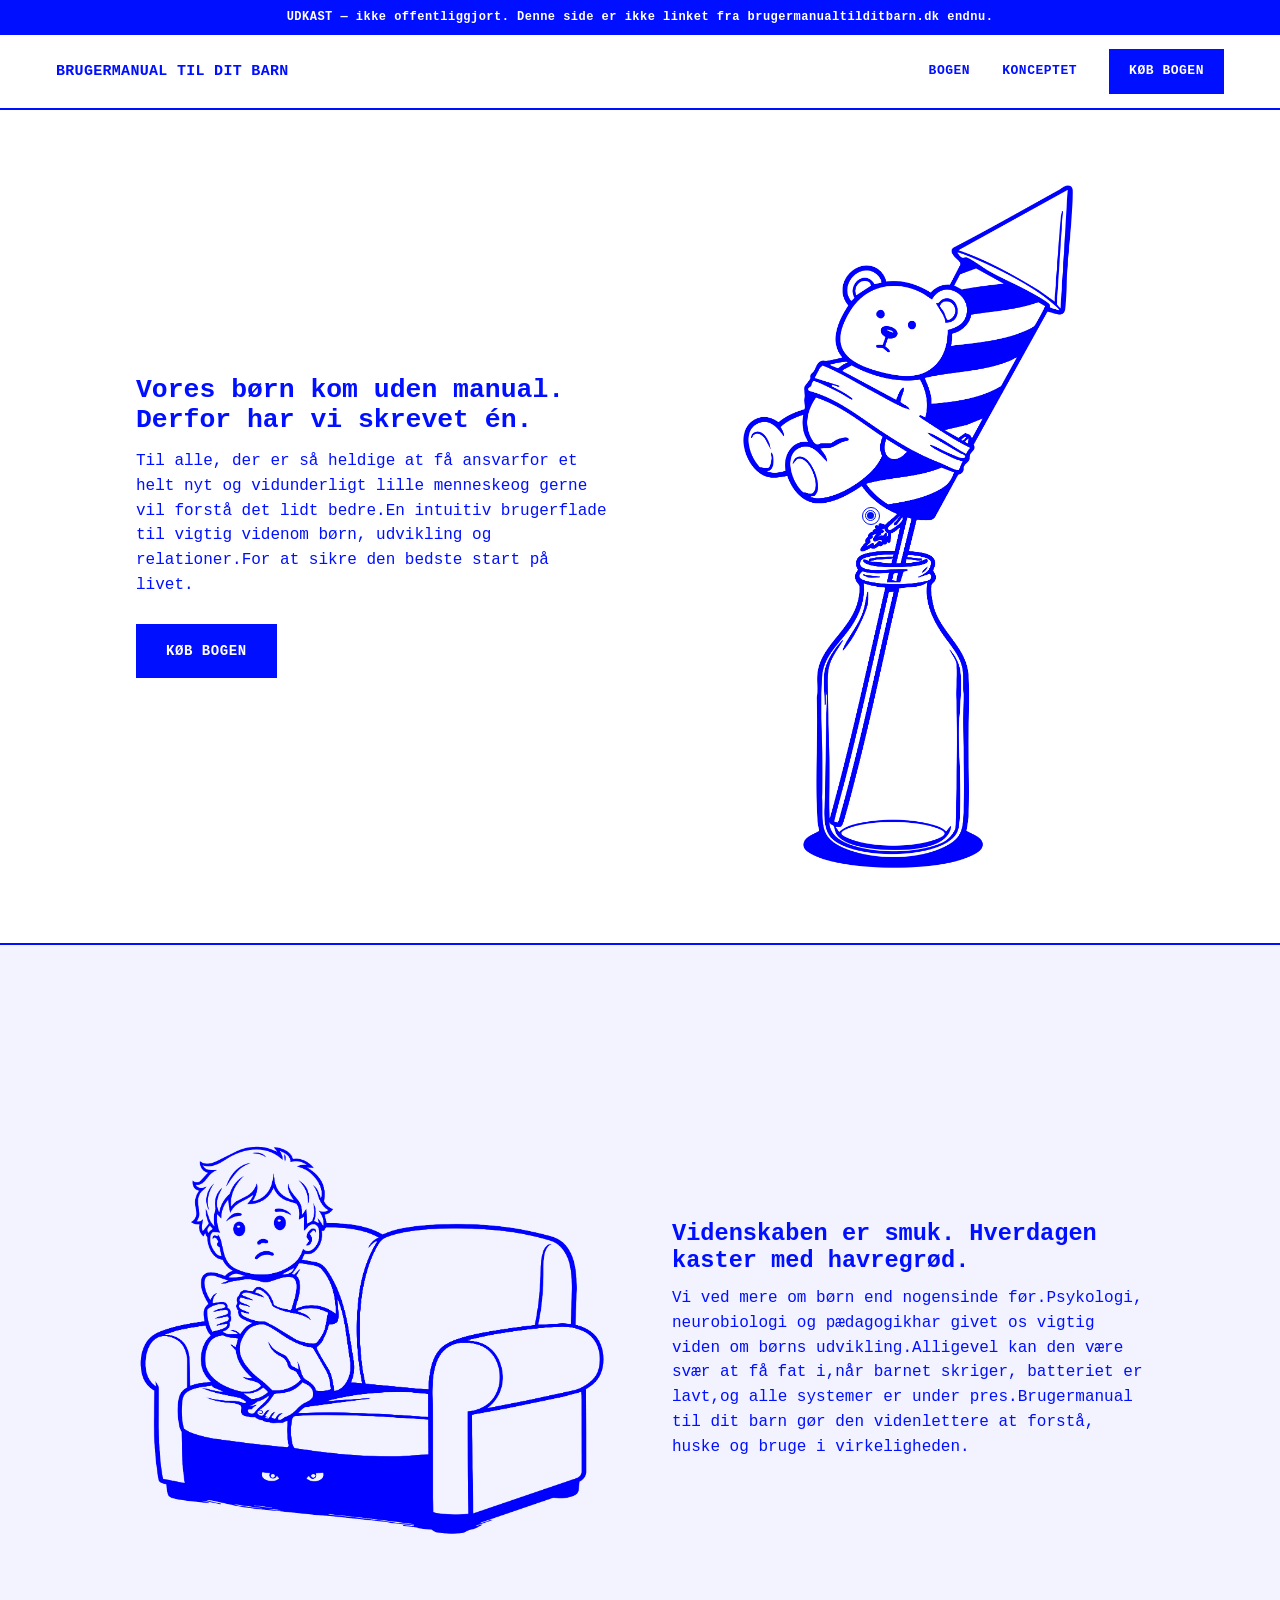
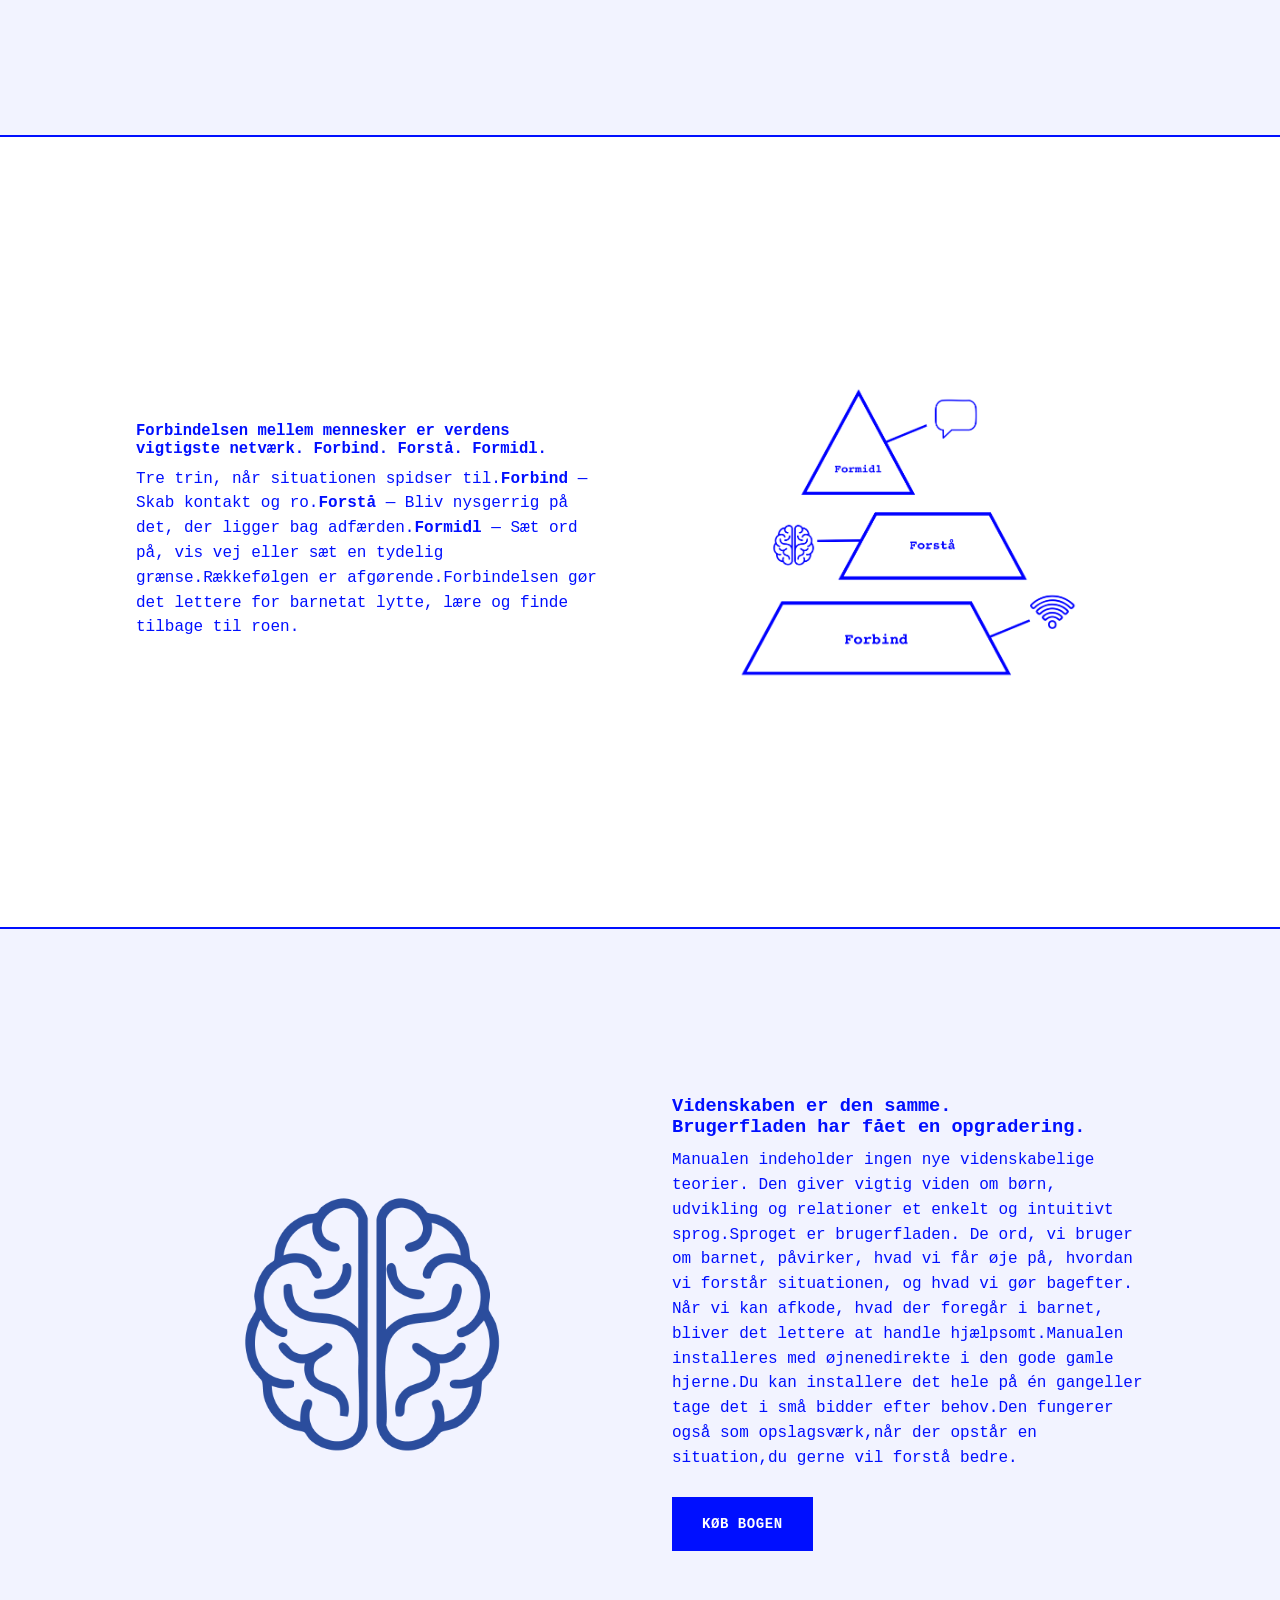
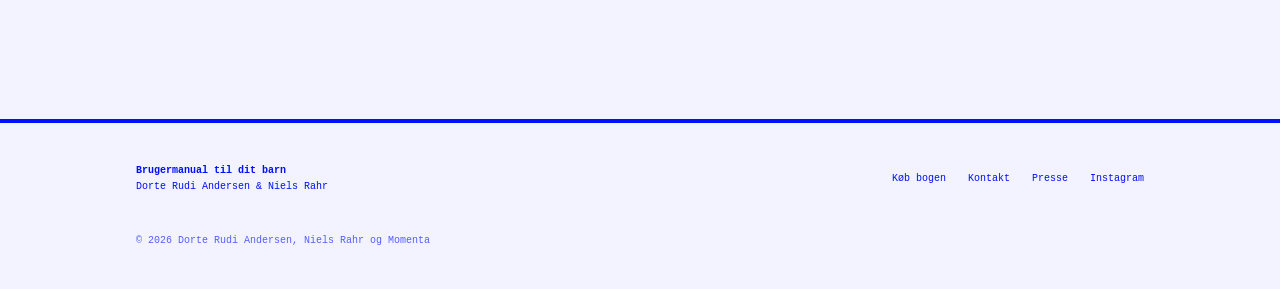
==== commit 6c08f4a8: "Guarantee all 4 headlines wrap to exactly 2 balanced lines Replaced the fixed <br> mid-headline (whi" ====
--- a/forside-udkast.html
+++ b/forside-udkast.html
@@ -40,7 +40,11 @@
   .spread:nth-child(even) .spread-grid { direction: rtl; }
   .spread:nth-child(even) .spread-grid > * { direction: ltr; }
   .spread-text { container-type: inline-size; }
-  .spread-headline { font-size: clamp(1.6rem, 8cqw, var(--type-h1)); line-height: 1; text-transform: none; margin: 0 0 .5em; }
+  .spread-headline { line-height: 1.15; text-transform: none; margin: 0 0 .5em; text-wrap: balance; }
+  .headline-1 { font-size: clamp(1.03rem, 5.6cqw, 1.7rem); }
+  .headline-2 { font-size: clamp(.92rem, 5cqw, 1.5rem); }
+  .headline-3 { font-size: clamp(.63rem, 3.3cqw, 1rem); }
+  .headline-4 { font-size: clamp(.75rem, 3.95cqw, 1.2rem); }
   .spread-body { font-size: var(--type-body); line-height: 1.55; max-width: 52ch; }
   .spread-body br { content: ""; }
   .spread-buy { display: inline-block; margin-top: 26px; border: 2px solid var(--blue); background: var(--blue); color: #fff; font-weight: 700; font-size: 14px; letter-spacing: .04em; padding: 14px 28px; text-decoration: none; }
@@ -123,7 +127,7 @@
   <section class="spread" id="opslag-1">
     <div class="wrap spread-grid">
       <div class="spread-text">
-        <h1 class="spread-headline">Vores børn kom uden manual.<br>Derfor har vi skrevet én.</h1>
+        <h1 class="spread-headline headline-1">Vores børn kom uden manual. Derfor har vi skrevet én.</h1>
         <p class="spread-body">Til alle, der er så heldige at få ansvar<br>for et helt nyt og vidunderligt lille menneske<br>og gerne vil forstå det lidt bedre.<br><br>En intuitiv brugerflade til vigtig viden<br>om børn, udvikling og relationer.<br>For at sikre den bedste start på livet.</p>
         <a class="spread-buy" href="https://www.williamdam.dk/brugermanual-til-dit-barn__4393526" target="_blank" rel="noopener noreferrer">KØB BOGEN</a>
       </div>
@@ -148,7 +152,7 @@
   <section class="spread" id="opslag-2">
     <div class="wrap spread-grid">
       <div class="spread-text">
-        <h1 class="spread-headline">Videnskaben er smuk.<br>Hverdagen kaster med havregrød.</h1>
+        <h1 class="spread-headline headline-2">Videnskaben er smuk. Hverdagen kaster med havregrød.</h1>
         <p class="spread-body">Vi ved mere om børn end nogensinde før.<br>Psykologi, neurobiologi og pædagogik<br>har givet os vigtig viden om børns udvikling.<br><br>Alligevel kan den være svær at få fat i,<br>når barnet skriger, batteriet er lavt,<br>og alle systemer er under pres.<br><br>Brugermanual til dit barn gør den viden<br>lettere at forstå, huske og bruge i virkeligheden.</p>
       </div>
       <div class="spread-visual" data-reveal>
@@ -161,7 +165,7 @@
   <section class="spread" id="opslag-3">
     <div class="wrap spread-grid">
       <div class="spread-text">
-        <h1 class="spread-headline">Forbindelsen mellem mennesker er verdens vigtigste netværk.<br>Forbind. Forstå. Formidl.</h1>
+        <h1 class="spread-headline headline-3">Forbindelsen mellem mennesker er verdens vigtigste netværk. Forbind. Forstå. Formidl.</h1>
         <p class="spread-body">Tre trin, når situationen spidser til.<br><br><strong>Forbind</strong> — Skab kontakt og ro.<br><strong>Forstå</strong> — Bliv nysgerrig på det, der ligger bag adfærden.<br><strong>Formidl</strong> — Sæt ord på, vis vej eller sæt en tydelig grænse.<br><br>Rækkefølgen er afgørende.<br>Forbindelsen gør det lettere for barnet<br>at lytte, lære og finde tilbage til roen.</p>
       </div>
       <div class="spread-visual" data-reveal>
@@ -176,7 +180,7 @@
   <section class="spread" id="opslag-4">
     <div class="wrap spread-grid">
       <div class="spread-text">
-        <h1 class="spread-headline">Videnskaben er den samme.<br>Brugerfladen har fået en opgradering.</h1>
+        <h1 class="spread-headline headline-4">Videnskaben er den samme. Brugerfladen har fået en opgradering.</h1>
         <p class="spread-body">Manualen indeholder ingen nye videnskabelige teorier. Den giver vigtig viden om børn, udvikling og relationer et enkelt og intuitivt sprog.<br><br>Sproget er brugerfladen. De ord, vi bruger om barnet, påvirker, hvad vi får øje på, hvordan vi forstår situationen, og hvad vi gør bagefter. Når vi kan afkode, hvad der foregår i barnet, bliver det lettere at handle hjælpsomt.<br><br>Manualen installeres med øjnene<br>direkte i den gode gamle hjerne.<br>Du kan installere det hele på én gang<br>eller tage det i små bidder efter behov.<br><br>Den fungerer også som opslagsværk,<br>når der opstår en situation,<br>du gerne vil forstå bedre.</p>
         <a class="spread-buy" href="https://www.williamdam.dk/brugermanual-til-dit-barn__4393526" target="_blank" rel="noopener noreferrer">KØB BOGEN</a>
       </div>
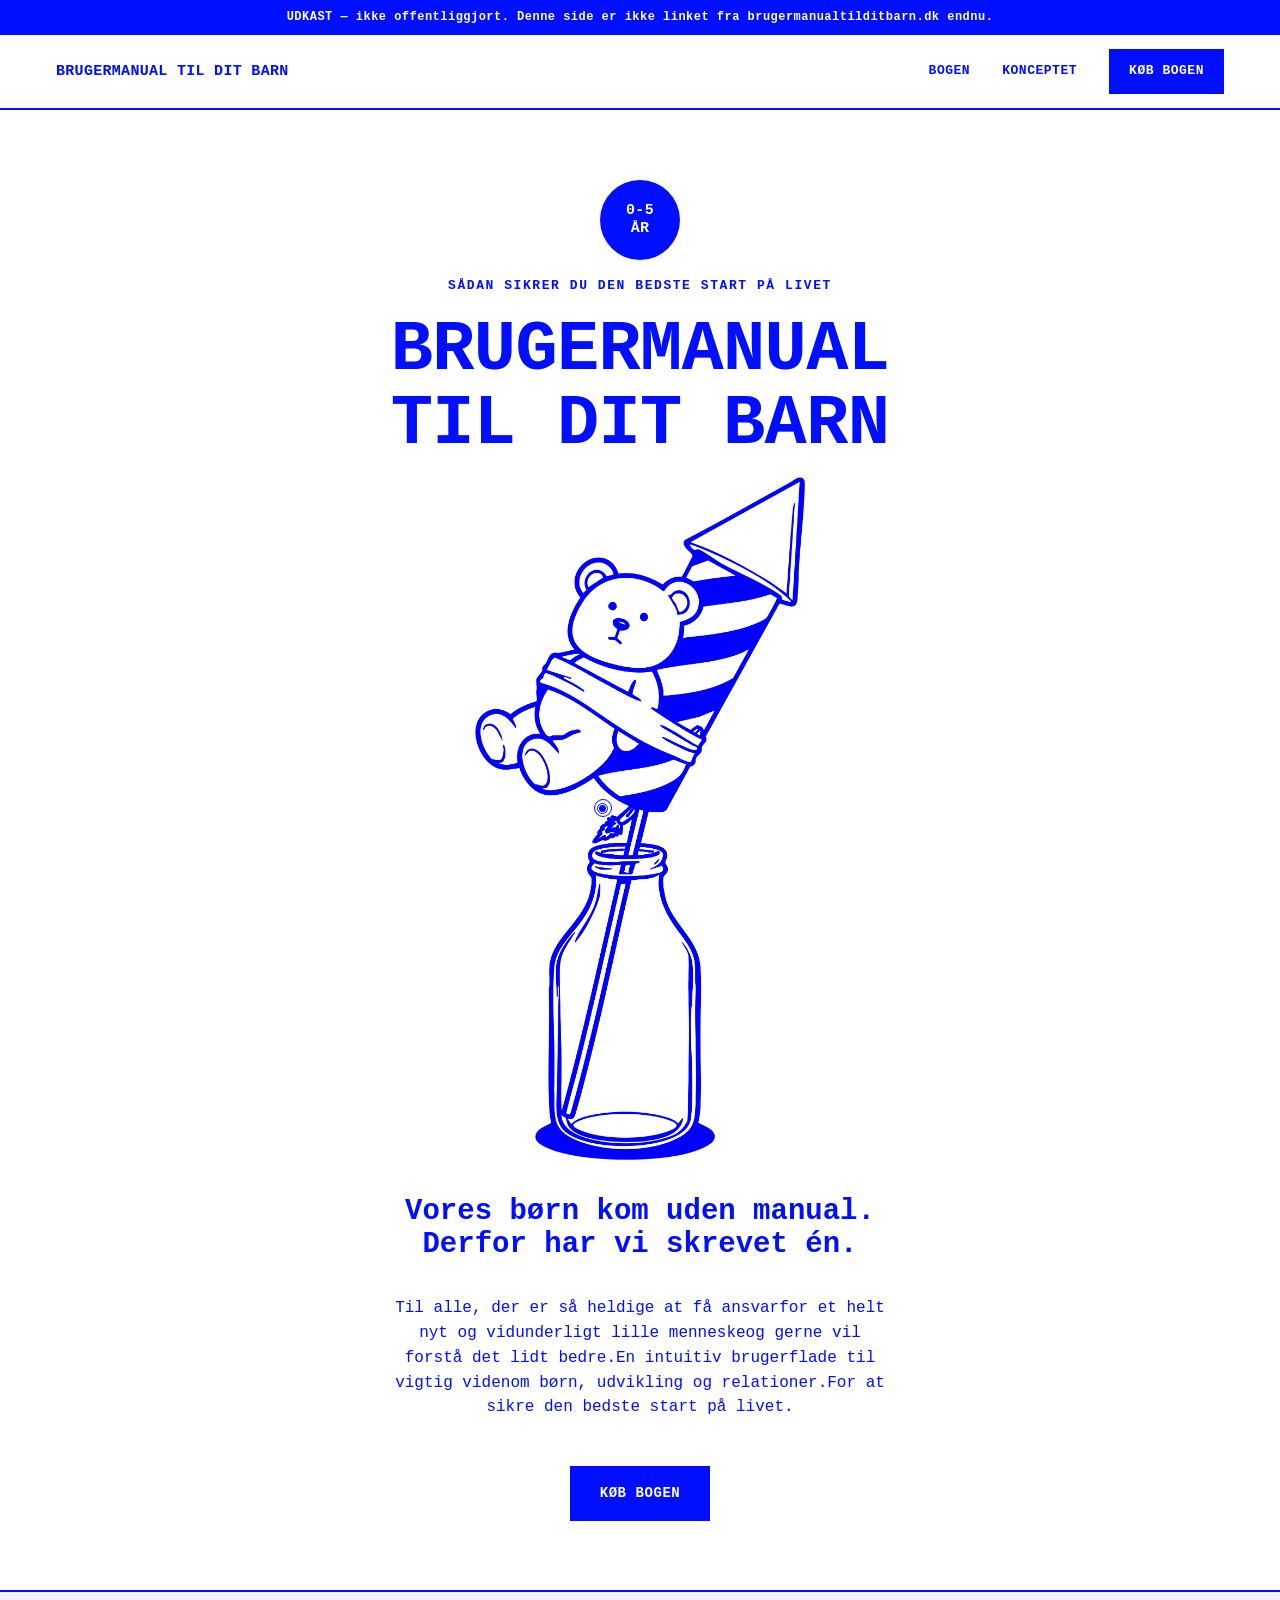
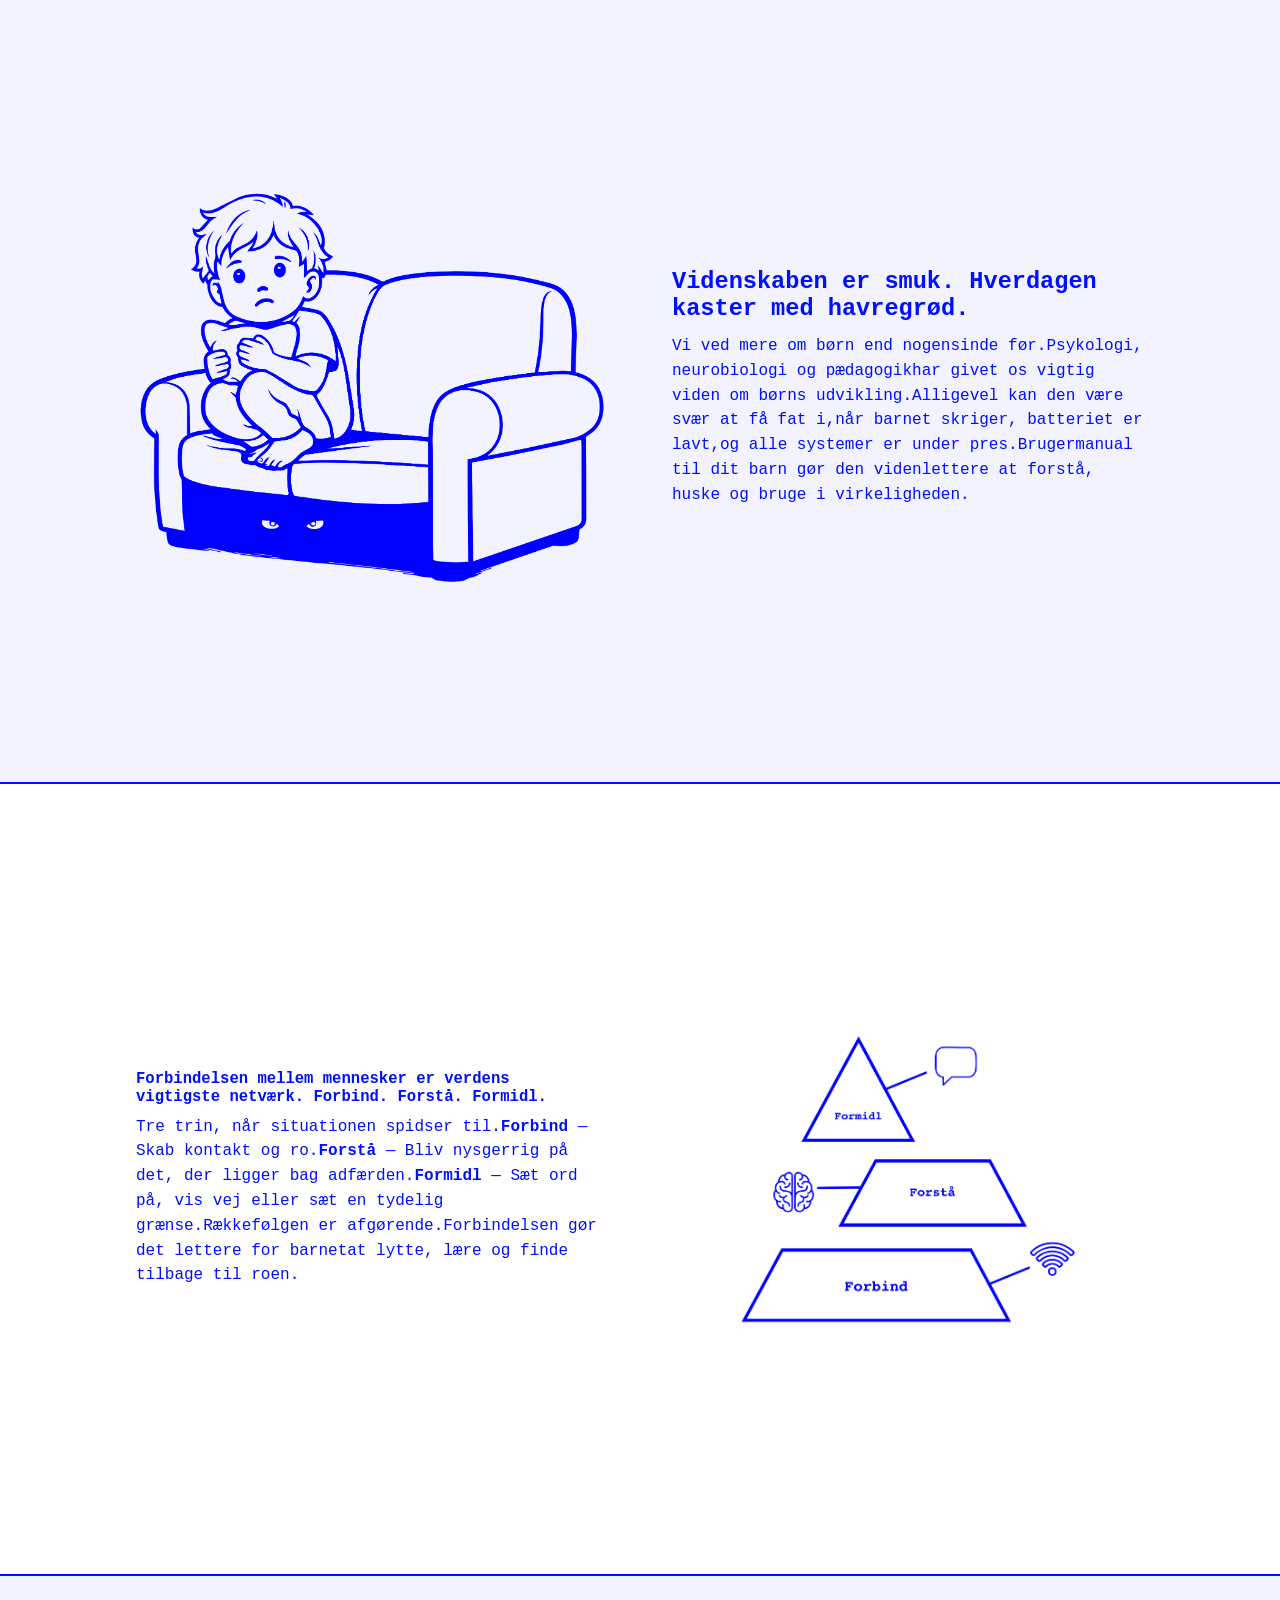
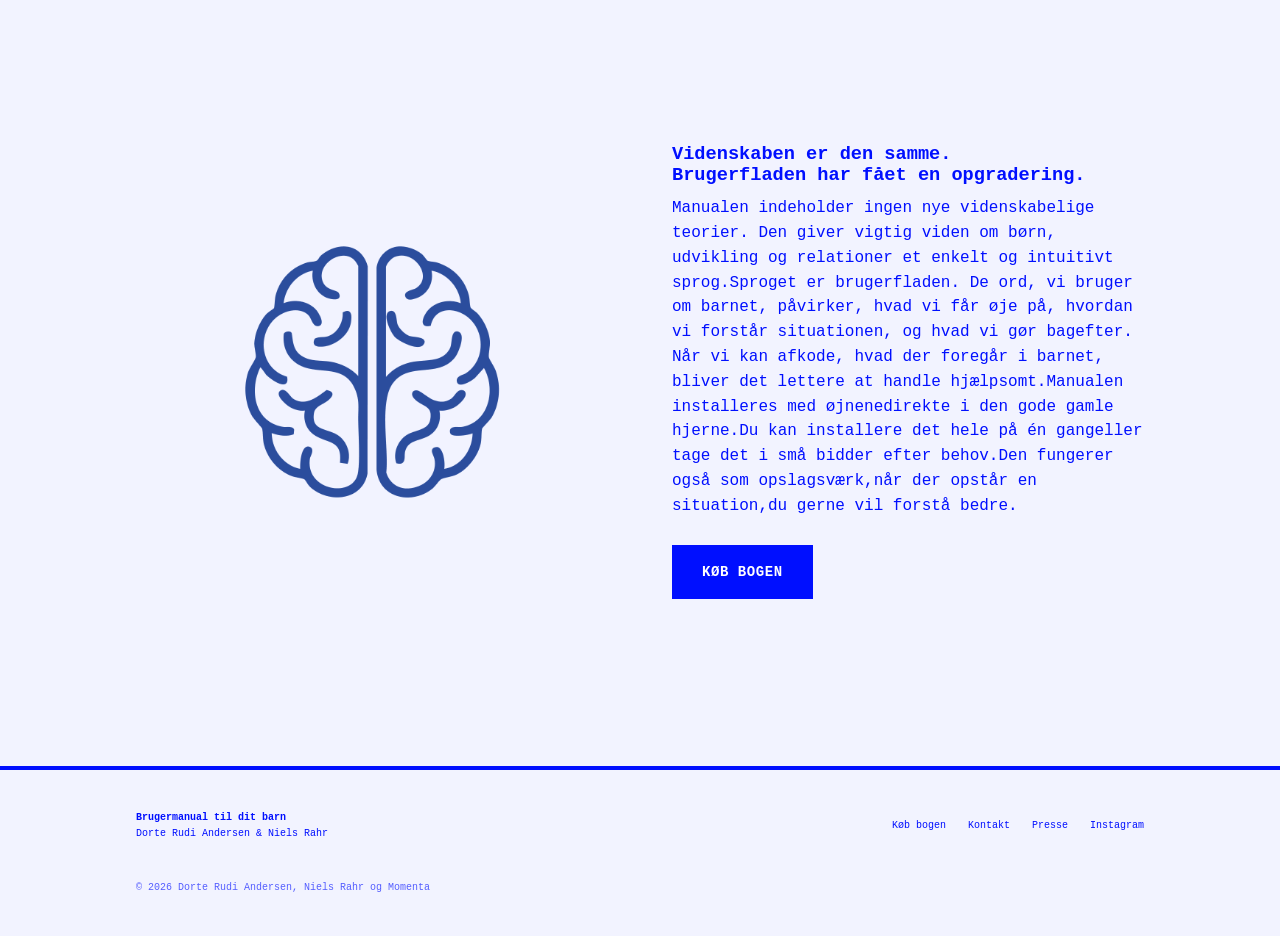
==== commit 578d6694: "Elevate opslag 1 into a cover-style hero (badge, kicker, wordmark) Rebuild opslag 1 as a centered ma" ====
--- a/forside-udkast.html
+++ b/forside-udkast.html
@@ -60,8 +60,24 @@
     .spread-buy { margin-left: auto; margin-right: auto; }
   }
 
+  /* Opslag 1: cover-agtig hero, ligesom bogens eget åbningsopslag */
+  .hero { text-align: center; }
+  .hero-inner { display: flex; flex-direction: column; align-items: center; }
+  .hero-mast { display: flex; flex-direction: column; align-items: center; gap: clamp(10px, 1.6vw, 16px); opacity: 0; transform: translateY(14px); transition: opacity .8s ease, transform .8s ease; }
+  .hero-mast.in-view { opacity: 1; transform: translateY(0); }
+  .hero-badge { display: grid; place-items: center; width: clamp(60px, 7vw, 80px); aspect-ratio: 1; border-radius: 50%; background: var(--blue); color: #fff; font-weight: 700; font-size: clamp(12px, 1.4vw, 15px); line-height: 1.2; letter-spacing: .02em; }
+  .hero-kicker { font-size: clamp(11px, 1.25vw, 13px); font-weight: 700; letter-spacing: .12em; text-transform: uppercase; }
+  .hero-wordmark { font-size: clamp(2.1rem, 6.6vw, 4.4rem); line-height: 1.06; font-weight: 700; letter-spacing: -.01em; text-transform: uppercase; text-wrap: balance; }
+  .hero-visual { width: 100%; margin: clamp(4px, 1vw, 10px) 0 clamp(18px, 3vw, 30px); }
+  .hero-pitch { container-type: inline-size; width: 100%; max-width: 560px; display: flex; flex-direction: column; align-items: center; gap: 20px; }
+  .hero-pitch .spread-headline, .hero-pitch .spread-body { text-align: center; }
+  .hero-pitch .headline-1 { font-size: clamp(.8125rem, 5.5cqw, 1.8125rem); }
+  @media (max-width: 480px) {
+    .hero-badge { width: 58px; font-size: 11.5px; }
+  }
+
   /* Bamse/raket med lunte-gnister (opslag 1) */
-  .spark-bear { position: relative; width: min(100%, 340px); aspect-ratio: 1247 / 2541; margin: 0 auto; }
+  .spark-bear { position: relative; display: block; width: 100%; max-width: 340px; aspect-ratio: 1247 / 2541; margin: 0 auto; }
   .spark-bear img { width: 100%; height: 100%; display: block; user-select: none; }
   .fuse-spark-anchor { position: absolute; left: 39%; top: 48.5%; width: 0; height: 0; pointer-events: none; }
   .glow-core { position: absolute; width: 7px; height: 7px; background: var(--blue); border-radius: 50%; top: -3.5px; left: -3.5px; animation: corePulse .22s infinite alternate ease-in-out; }
@@ -124,14 +140,14 @@
 <main>
 
   <!-- OPSLAG 1 -->
-  <section class="spread" id="opslag-1">
-    <div class="wrap spread-grid">
-      <div class="spread-text">
-        <h1 class="spread-headline headline-1">Vores børn kom uden manual. Derfor har vi skrevet én.</h1>
-        <p class="spread-body">Til alle, der er så heldige at få ansvar<br>for et helt nyt og vidunderligt lille menneske<br>og gerne vil forstå det lidt bedre.<br><br>En intuitiv brugerflade til vigtig viden<br>om børn, udvikling og relationer.<br>For at sikre den bedste start på livet.</p>
-        <a class="spread-buy" href="https://www.williamdam.dk/brugermanual-til-dit-barn__4393526" target="_blank" rel="noopener noreferrer">KØB BOGEN</a>
-      </div>
-      <div class="spread-visual in-view">
+  <section class="spread hero" id="opslag-1">
+    <div class="wrap hero-inner">
+      <div class="hero-mast in-view">
+        <span class="hero-badge" aria-hidden="true">0-5<br>ÅR</span>
+        <p class="hero-kicker">Sådan sikrer du den bedste start på livet</p>
+        <h1 class="hero-wordmark">Brugermanual<br>til dit barn</h1>
+      </div>
+      <div class="hero-visual">
         <span class="spark-bear" aria-hidden="true">
           <img src="images/bamse-raket.png" alt="Illustration: bamsen fastspændt på en raket i en flaske">
           <span class="fuse-spark-anchor">
@@ -145,6 +161,11 @@
           </span>
         </span>
       </div>
+      <div class="hero-pitch">
+        <h2 class="spread-headline headline-1">Vores børn kom uden manual. Derfor har vi skrevet én.</h2>
+        <p class="spread-body">Til alle, der er så heldige at få ansvar<br>for et helt nyt og vidunderligt lille menneske<br>og gerne vil forstå det lidt bedre.<br><br>En intuitiv brugerflade til vigtig viden<br>om børn, udvikling og relationer.<br>For at sikre den bedste start på livet.</p>
+        <a class="spread-buy" href="https://www.williamdam.dk/brugermanual-til-dit-barn__4393526" target="_blank" rel="noopener noreferrer">KØB BOGEN</a>
+      </div>
     </div>
   </section>
 
@@ -152,7 +173,7 @@
   <section class="spread" id="opslag-2">
     <div class="wrap spread-grid">
       <div class="spread-text">
-        <h1 class="spread-headline headline-2">Videnskaben er smuk. Hverdagen kaster med havregrød.</h1>
+        <h2 class="spread-headline headline-2">Videnskaben er smuk. Hverdagen kaster med havregrød.</h2>
         <p class="spread-body">Vi ved mere om børn end nogensinde før.<br>Psykologi, neurobiologi og pædagogik<br>har givet os vigtig viden om børns udvikling.<br><br>Alligevel kan den være svær at få fat i,<br>når barnet skriger, batteriet er lavt,<br>og alle systemer er under pres.<br><br>Brugermanual til dit barn gør den viden<br>lettere at forstå, huske og bruge i virkeligheden.</p>
       </div>
       <div class="spread-visual" data-reveal>
@@ -165,7 +186,7 @@
   <section class="spread" id="opslag-3">
     <div class="wrap spread-grid">
       <div class="spread-text">
-        <h1 class="spread-headline headline-3">Forbindelsen mellem mennesker er verdens vigtigste netværk. Forbind. Forstå. Formidl.</h1>
+        <h2 class="spread-headline headline-3">Forbindelsen mellem mennesker er verdens vigtigste netværk. Forbind. Forstå. Formidl.</h2>
         <p class="spread-body">Tre trin, når situationen spidser til.<br><br><strong>Forbind</strong> — Skab kontakt og ro.<br><strong>Forstå</strong> — Bliv nysgerrig på det, der ligger bag adfærden.<br><strong>Formidl</strong> — Sæt ord på, vis vej eller sæt en tydelig grænse.<br><br>Rækkefølgen er afgørende.<br>Forbindelsen gør det lettere for barnet<br>at lytte, lære og finde tilbage til roen.</p>
       </div>
       <div class="spread-visual" data-reveal>
@@ -180,7 +201,7 @@
   <section class="spread" id="opslag-4">
     <div class="wrap spread-grid">
       <div class="spread-text">
-        <h1 class="spread-headline headline-4">Videnskaben er den samme. Brugerfladen har fået en opgradering.</h1>
+        <h2 class="spread-headline headline-4">Videnskaben er den samme. Brugerfladen har fået en opgradering.</h2>
         <p class="spread-body">Manualen indeholder ingen nye videnskabelige teorier. Den giver vigtig viden om børn, udvikling og relationer et enkelt og intuitivt sprog.<br><br>Sproget er brugerfladen. De ord, vi bruger om barnet, påvirker, hvad vi får øje på, hvordan vi forstår situationen, og hvad vi gør bagefter. Når vi kan afkode, hvad der foregår i barnet, bliver det lettere at handle hjælpsomt.<br><br>Manualen installeres med øjnene<br>direkte i den gode gamle hjerne.<br>Du kan installere det hele på én gang<br>eller tage det i små bidder efter behov.<br><br>Den fungerer også som opslagsværk,<br>når der opstår en situation,<br>du gerne vil forstå bedre.</p>
         <a class="spread-buy" href="https://www.williamdam.dk/brugermanual-til-dit-barn__4393526" target="_blank" rel="noopener noreferrer">KØB BOGEN</a>
       </div>
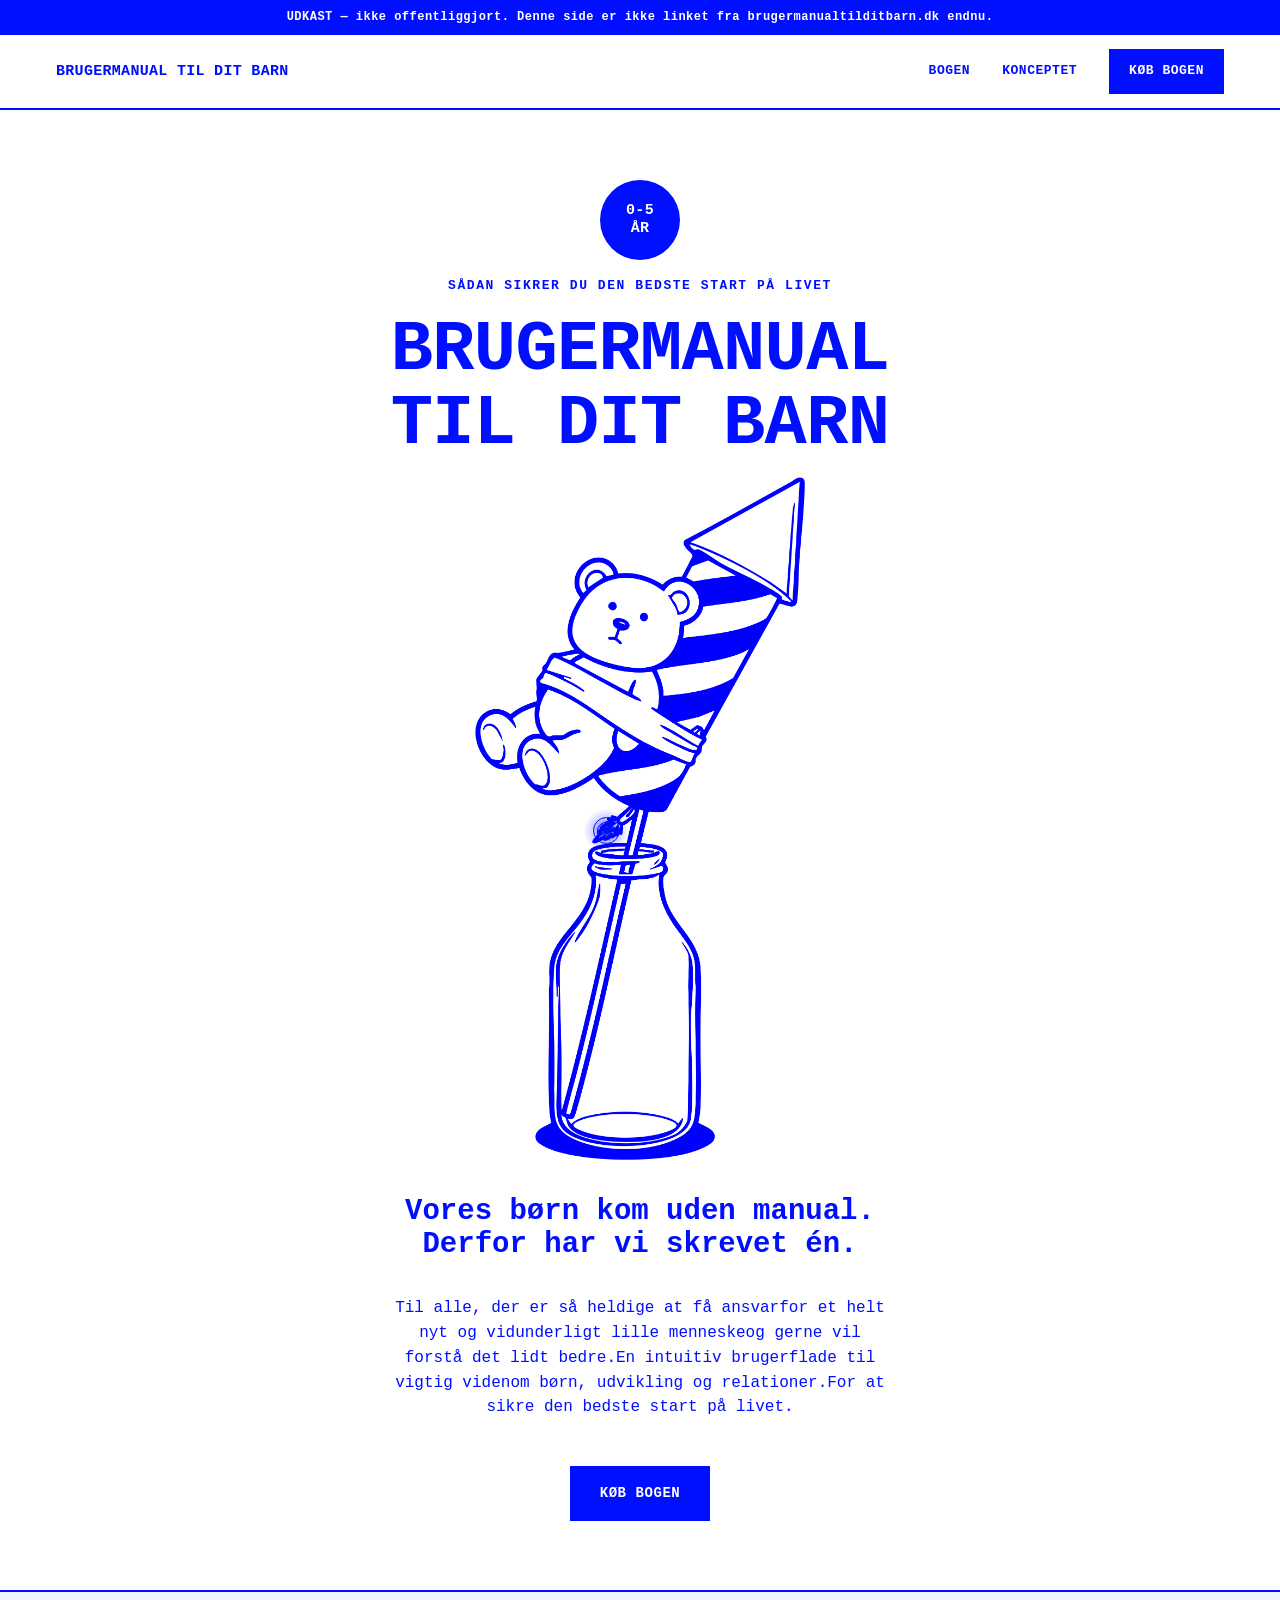
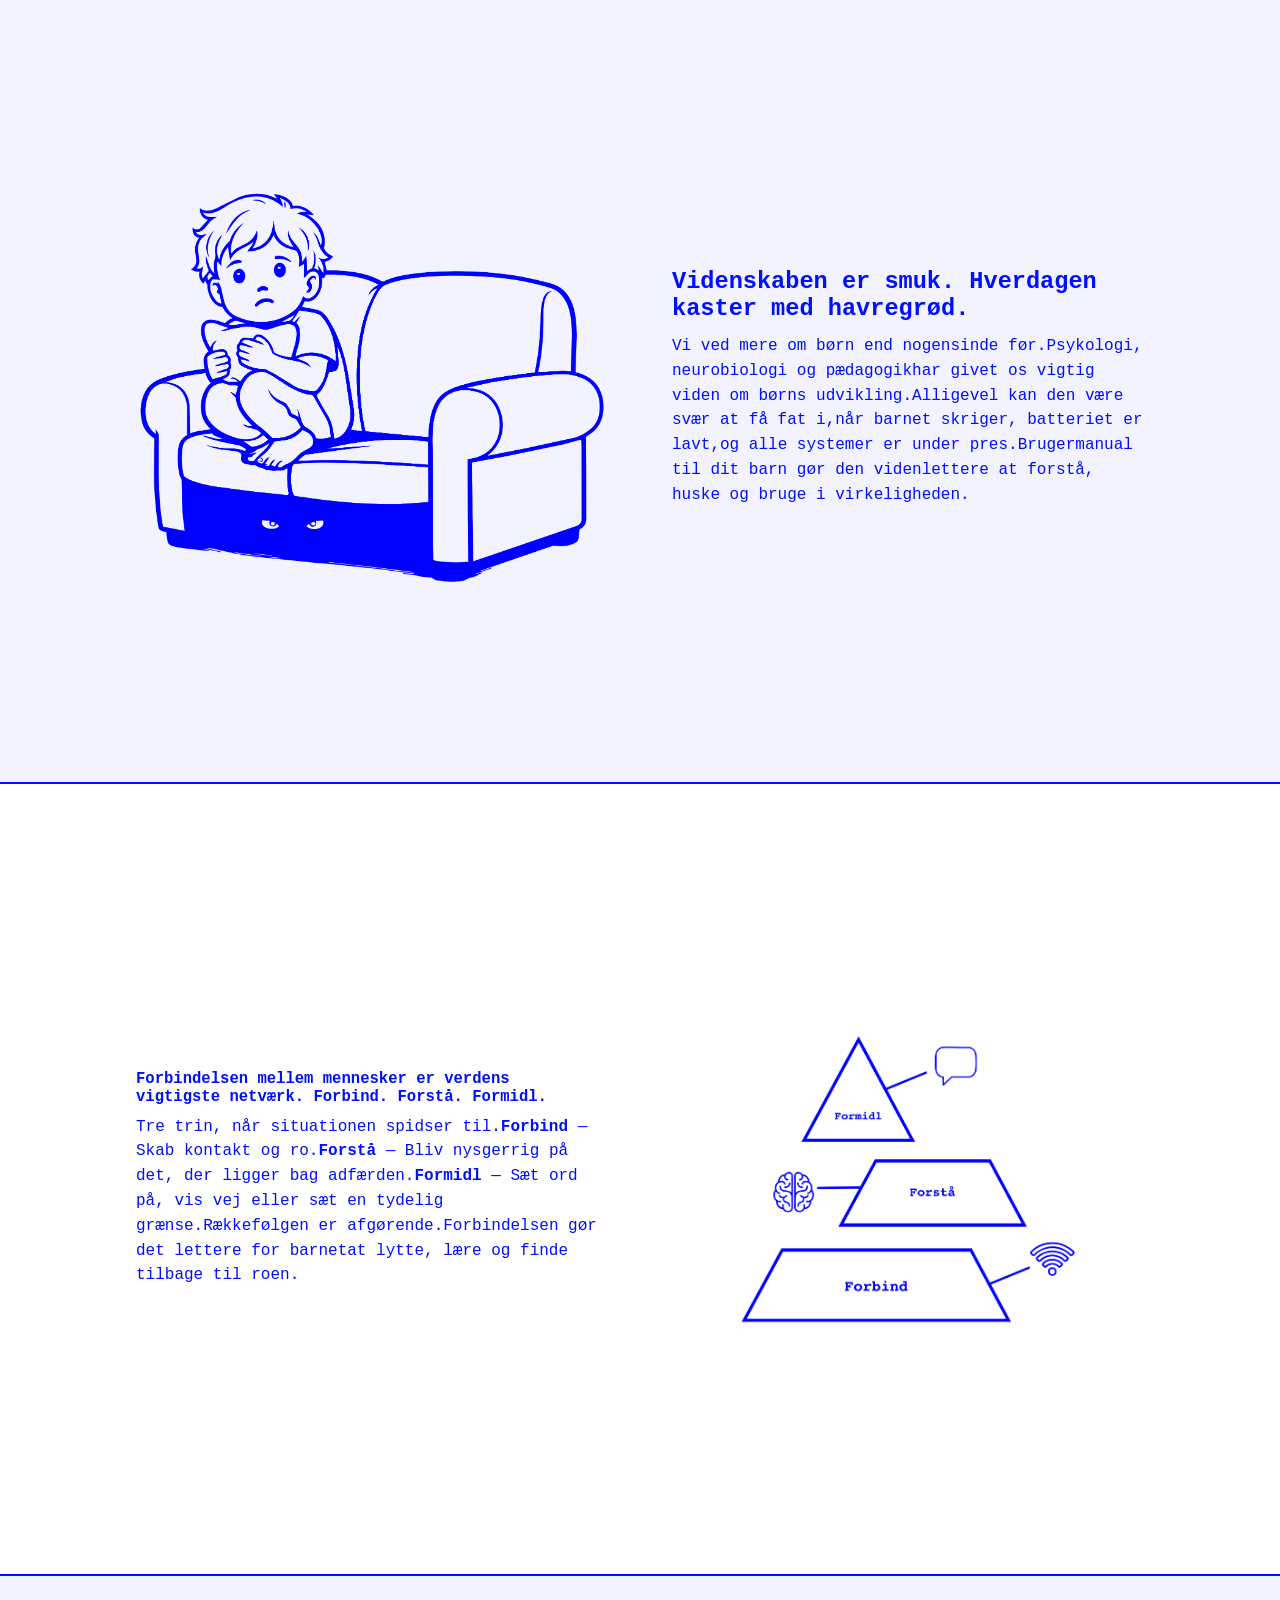
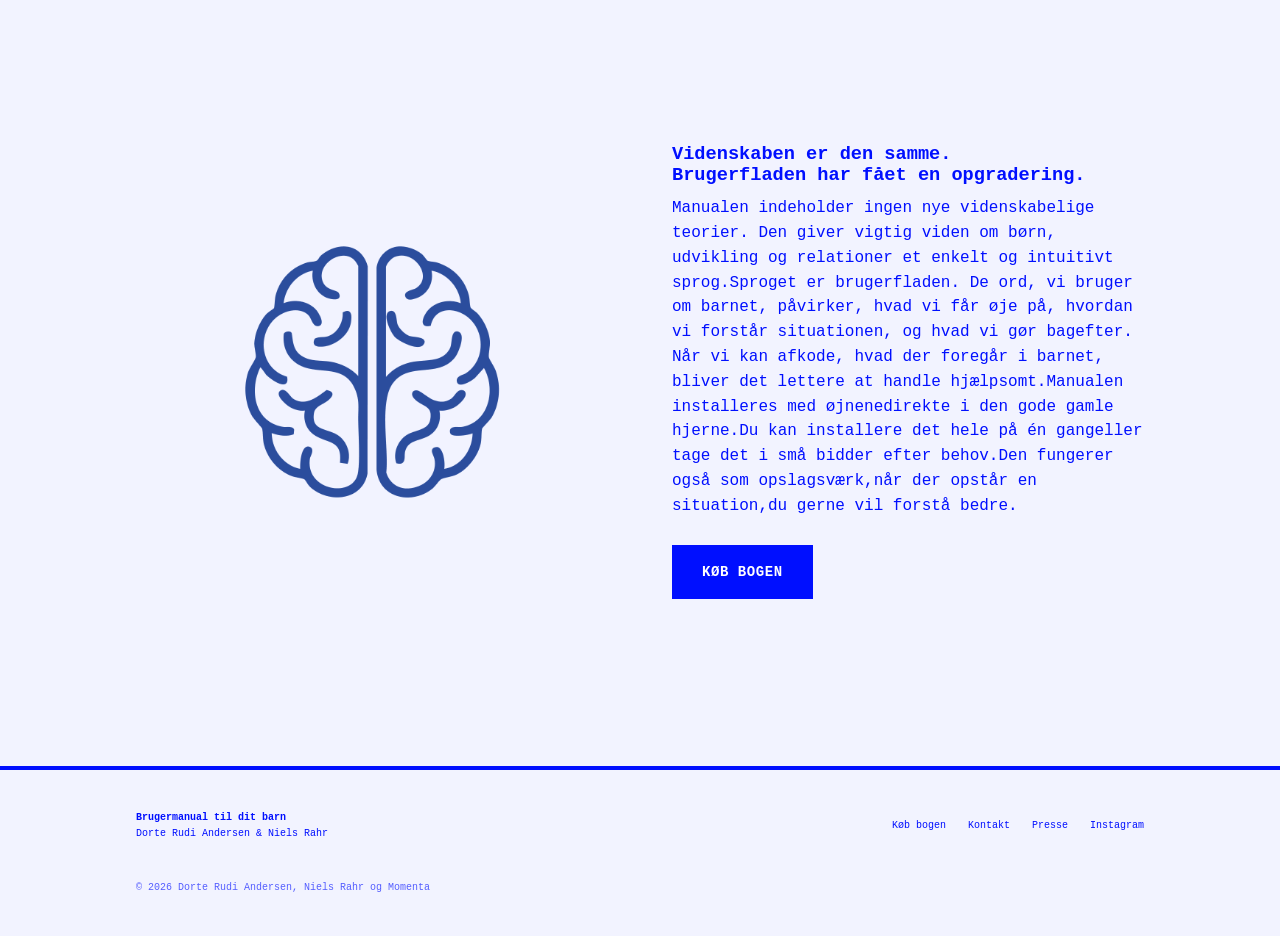
==== commit 98689e87: "Reposition fuse sparks onto the drawn wick + richer spark FX The spark anchor was offset from the il" ====
--- a/forside-udkast.html
+++ b/forside-udkast.html
@@ -79,11 +79,15 @@
   /* Bamse/raket med lunte-gnister (opslag 1) */
   .spark-bear { position: relative; display: block; width: 100%; max-width: 340px; aspect-ratio: 1247 / 2541; margin: 0 auto; }
   .spark-bear img { width: 100%; height: 100%; display: block; user-select: none; }
-  .fuse-spark-anchor { position: absolute; left: 39%; top: 48.5%; width: 0; height: 0; pointer-events: none; }
-  .glow-core { position: absolute; width: 7px; height: 7px; background: var(--blue); border-radius: 50%; top: -3.5px; left: -3.5px; animation: corePulse .22s infinite alternate ease-in-out; }
+  .fuse-spark-anchor { position: absolute; left: 40.1%; top: 51.75%; width: 0; height: 0; pointer-events: none; }
+  .spark-flash { position: absolute; width: 44px; height: 44px; left: -22px; top: -22px; border-radius: 50%; background: radial-gradient(circle, rgba(0,15,255,.5) 0%, rgba(0,15,255,.16) 45%, rgba(0,15,255,0) 74%); animation: flashBreathe 2.3s infinite ease-in-out; }
+  .glow-core { position: absolute; width: 7px; height: 7px; background: var(--blue); border-radius: 50%; top: -3.5px; left: -3.5px; box-shadow: 0 0 5px 1.5px rgba(0,15,255,.9), 0 0 11px 4px rgba(0,15,255,.35); animation: corePulse .22s infinite alternate ease-in-out; }
   .glow-ring-1 { position: absolute; width: 18px; height: 18px; border: 1.6px solid var(--blue); border-radius: 50%; top: -9px; left: -9px; animation: ringPop .65s infinite cubic-bezier(.1,.7,.1,1); }
   .glow-ring-2 { position: absolute; width: 11px; height: 11px; border: 1.6px solid var(--blue); border-radius: 50%; top: -5.5px; left: -5.5px; animation: ringPop .85s infinite .35s cubic-bezier(.1,.7,.1,1); }
+  .glow-ring-3 { position: absolute; width: 27px; height: 27px; border: 1.4px solid var(--blue); border-radius: 50%; top: -13.5px; left: -13.5px; animation: ringPopSoft 1.15s infinite .55s cubic-bezier(.1,.7,.1,1); }
   .spark { position: absolute; background: var(--blue); transform-origin: 0 0; opacity: 0; }
+  .spark-star { background: var(--blue); clip-path: polygon(50% 0%, 62% 36%, 100% 50%, 62% 64%, 50% 100%, 38% 64%, 0% 50%, 38% 36%); }
+  .smoke { position: absolute; width: 3px; height: 14px; border-radius: 3px; background: rgba(0,15,255,.26); filter: blur(1px); transform-origin: 50% 100%; opacity: 0; }
   .sp1 { width: 2.4px; height: 11px; border-radius: 2px; animation: sparkFly1 1.15s infinite .05s ease-out; }
   .sp2 { width: 2px; height: 8px; border-radius: 2px; animation: sparkFly2 1.45s infinite .25s ease-out; }
   .sp3 { width: 3px; height: 13px; border-radius: 2px; animation: sparkFly3 1.30s infinite .65s ease-out; }
@@ -94,8 +98,24 @@
   .sp8 { width: 2px; height: 7px; border-radius: 2px; animation: sparkFly6 1.50s infinite .35s ease-out; }
   .sp9 { width: 3.4px; height: 3.4px; border-radius: 50%; animation: sparkPop3 .95s infinite .70s ease-out; }
   .sp10 { width: 2px; height: 9px; border-radius: 2px; animation: sparkFly7 1.35s infinite .95s ease-out; }
+  .sp11 { width: 2px; height: 9px; border-radius: 2px; animation: sparkFly8 1.40s infinite .55s ease-out; }
+  .sp12 { width: 2.6px; height: 2.6px; border-radius: 50%; animation: sparkPop4 1.10s infinite .15s ease-out; }
+  .sp13 { width: 2px; height: 11px; border-radius: 2px; animation: sparkFly9 1.60s infinite 1.05s ease-out; }
+  .sp14 { width: 2.2px; height: 2.2px; border-radius: 50%; animation: sparkPop5 .90s infinite .50s ease-out; }
+  .sp15 { width: 1.8px; height: 8px; border-radius: 2px; animation: sparkFly10 1.20s infinite .30s ease-out; }
+  .sp16 { width: 2px; height: 10px; border-radius: 2px; animation: sparkFly11 1.50s infinite .85s ease-out; }
+  .st1 { left: -14px; top: -10px; width: 7px; height: 7px; animation: sparkTwinkle 1.8s infinite .15s ease-in-out; }
+  .st2 { left: 10px; top: -14px; width: 5px; height: 5px; animation: sparkTwinkle 2.2s infinite .9s ease-in-out; }
+  .st3 { left: -4px; top: 9px; width: 6px; height: 6px; animation: sparkTwinkle 2.6s infinite 1.5s ease-in-out; }
+  .sm1 { left: -2px; top: -6px; animation: smokeRise1 3.4s infinite .4s ease-out; }
+  .sm2 { left: 5px; top: -4px; animation: smokeRise2 3.8s infinite 1.6s ease-out; }
+  @keyframes flashBreathe { 0%,100%{opacity:.3;transform:scale(.85)} 50%{opacity:.8;transform:scale(1.2)} }
   @keyframes corePulse { 0%{transform:scale(.65);opacity:.7} 100%{transform:scale(1.75);opacity:1} }
   @keyframes ringPop { 0%{transform:scale(.2);opacity:1} 65%{transform:scale(1.4);opacity:.35} 100%{transform:scale(2);opacity:0} }
+  @keyframes ringPopSoft { 0%{transform:scale(.2);opacity:.6} 65%{transform:scale(1.6);opacity:.2} 100%{transform:scale(2.3);opacity:0} }
+  @keyframes sparkTwinkle { 0%,100%{opacity:0;transform:scale(.2) rotate(0deg)} 12%{opacity:1;transform:scale(1) rotate(22deg)} 24%{opacity:.55;transform:scale(.7) rotate(38deg)} 36%{opacity:0;transform:scale(.2) rotate(55deg)} }
+  @keyframes smokeRise1 { 0%{transform:translate(0,0) rotate(-8deg) scaleY(.5);opacity:0} 12%{opacity:.45} 100%{transform:translate(-9px,-44px) rotate(12deg) scaleY(1.7);opacity:0} }
+  @keyframes smokeRise2 { 0%{transform:translate(0,0) rotate(6deg) scaleY(.5);opacity:0} 15%{opacity:.35} 100%{transform:translate(8px,-50px) rotate(-10deg) scaleY(1.9);opacity:0} }
   @keyframes sparkFly1 { 0%{transform:translate(0,0) rotate(-45deg) scaleY(.2);opacity:0} 15%{opacity:1} 60%{transform:translate(-16px,-13px) rotate(-45deg) scaleY(1);opacity:.95} 100%{transform:translate(-28px,-23px) rotate(-45deg) scaleY(.1);opacity:0} }
   @keyframes sparkFly2 { 0%{transform:translate(0,0) rotate(35deg) scaleY(.2);opacity:0} 20%{opacity:1} 65%{transform:translate(13px,-14px) rotate(35deg) scaleY(1);opacity:.9} 100%{transform:translate(23px,-24px) rotate(35deg) scaleY(.1);opacity:0} }
   @keyframes sparkFly3 { 0%{transform:translate(0,0) rotate(-120deg) scaleY(.2);opacity:0} 15%{opacity:1} 60%{transform:translate(-18px,11px) rotate(-120deg) scaleY(1);opacity:.95} 100%{transform:translate(-30px,17px) rotate(-120deg) scaleY(.1);opacity:0} }
@@ -103,10 +123,16 @@
   @keyframes sparkFly5 { 0%{transform:translate(0,0) rotate(-80deg) scaleY(.2);opacity:0} 15%{opacity:1} 60%{transform:translate(-20px,-5px) rotate(-80deg) scaleY(1);opacity:.95} 100%{transform:translate(-34px,-8px) rotate(-80deg) scaleY(.1);opacity:0} }
   @keyframes sparkFly6 { 0%{transform:translate(0,0) rotate(115deg) scaleY(.2);opacity:0} 20%{opacity:1} 65%{transform:translate(15px,13px) rotate(115deg) scaleY(1);opacity:.85} 100%{transform:translate(25px,21px) rotate(115deg) scaleY(.1);opacity:0} }
   @keyframes sparkFly7 { 0%{transform:translate(0,0) rotate(-25deg) scaleY(.2);opacity:0} 20%{opacity:1} 60%{transform:translate(-9px,-17px) rotate(-25deg) scaleY(1);opacity:.9} 100%{transform:translate(-16px,-29px) rotate(-25deg) scaleY(.1);opacity:0} }
+  @keyframes sparkFly8 { 0%{transform:translate(0,0) rotate(60deg) scaleY(.2);opacity:0} 18%{opacity:1} 62%{transform:translate(17px,-11px) rotate(60deg) scaleY(1);opacity:.9} 100%{transform:translate(29px,-19px) rotate(60deg) scaleY(.1);opacity:0} }
+  @keyframes sparkFly9 { 0%{transform:translate(0,0) rotate(-150deg) scaleY(.2);opacity:0} 15%{opacity:1} 60%{transform:translate(-14px,16px) rotate(-150deg) scaleY(1);opacity:.9} 100%{transform:translate(-24px,27px) rotate(-150deg) scaleY(.1);opacity:0} }
+  @keyframes sparkFly10 { 0%{transform:translate(0,0) rotate(150deg) scaleY(.2);opacity:0} 20%{opacity:1} 62%{transform:translate(13px,15px) rotate(150deg) scaleY(1);opacity:.85} 100%{transform:translate(22px,25px) rotate(150deg) scaleY(.1);opacity:0} }
+  @keyframes sparkFly11 { 0%{transform:translate(0,0) rotate(8deg) scaleY(.2);opacity:0} 20%{opacity:1} 65%{transform:translate(24px,-3px) rotate(8deg) scaleY(1);opacity:.85} 100%{transform:translate(40px,-5px) rotate(8deg) scaleY(.1);opacity:0} }
   @keyframes sparkPop1 { 0%{transform:translate(0,0) scale(.3);opacity:0} 25%{opacity:1} 65%{transform:translate(12px,-9px) scale(1.4);opacity:.9} 100%{transform:translate(21px,-16px) scale(0);opacity:0} }
   @keyframes sparkPop2 { 0%{transform:translate(0,0) scale(.3);opacity:0} 30%{opacity:1} 70%{transform:translate(-14px,-6px) scale(1.3);opacity:.9} 100%{transform:translate(-23px,-10px) scale(0);opacity:0} }
   @keyframes sparkPop3 { 0%{transform:translate(0,0) scale(.3);opacity:0} 25%{opacity:1} 70%{transform:translate(-9px,13px) scale(1.3);opacity:.95} 100%{transform:translate(-16px,21px) scale(0);opacity:0} }
-  @media (prefers-reduced-motion: reduce) { .glow-core,.glow-ring-1,.glow-ring-2,.spark { animation: none !important; opacity: 0 !important; } .spread-visual img { transition: none !important; opacity: 1 !important; transform: none !important; } }
+  @keyframes sparkPop4 { 0%{transform:translate(0,0) scale(.3);opacity:0} 28%{opacity:1} 68%{transform:translate(-11px,10px) scale(1.3);opacity:.85} 100%{transform:translate(-19px,17px) scale(0);opacity:0} }
+  @keyframes sparkPop5 { 0%{transform:translate(0,0) scale(.3);opacity:0} 30%{opacity:1} 70%{transform:translate(6px,-14px) scale(1.2);opacity:.9} 100%{transform:translate(10px,-24px) scale(0);opacity:0} }
+  @media (prefers-reduced-motion: reduce) { .spark-flash,.glow-core,.glow-ring-1,.glow-ring-2,.glow-ring-3,.spark,.smoke { animation: none !important; opacity: 0 !important; } .spread-visual img { transition: none !important; opacity: 1 !important; transform: none !important; } }
 
   /* Opslag 3: pyramide tegnes nedefra og op */
   .pyramid-reveal { position: relative; max-width: 340px; }
@@ -151,13 +177,19 @@
         <span class="spark-bear" aria-hidden="true">
           <img src="images/bamse-raket.png" alt="Illustration: bamsen fastspændt på en raket i en flaske">
           <span class="fuse-spark-anchor">
+            <span class="spark-flash"></span>
+            <span class="smoke sm1"></span><span class="smoke sm2"></span>
+            <span class="glow-ring-3"></span>
             <span class="glow-ring-2"></span>
             <span class="glow-ring-1"></span>
             <span class="glow-core"></span>
             <span class="spark sp1"></span><span class="spark sp2"></span><span class="spark sp3"></span>
             <span class="spark sp4"></span><span class="spark sp5"></span><span class="spark sp6"></span>
             <span class="spark sp7"></span><span class="spark sp8"></span><span class="spark sp9"></span>
-            <span class="spark sp10"></span>
+            <span class="spark sp10"></span><span class="spark sp11"></span><span class="spark sp12"></span>
+            <span class="spark sp13"></span><span class="spark sp14"></span><span class="spark sp15"></span>
+            <span class="spark sp16"></span>
+            <span class="spark spark-star st1"></span><span class="spark spark-star st2"></span><span class="spark spark-star st3"></span>
           </span>
         </span>
       </div>
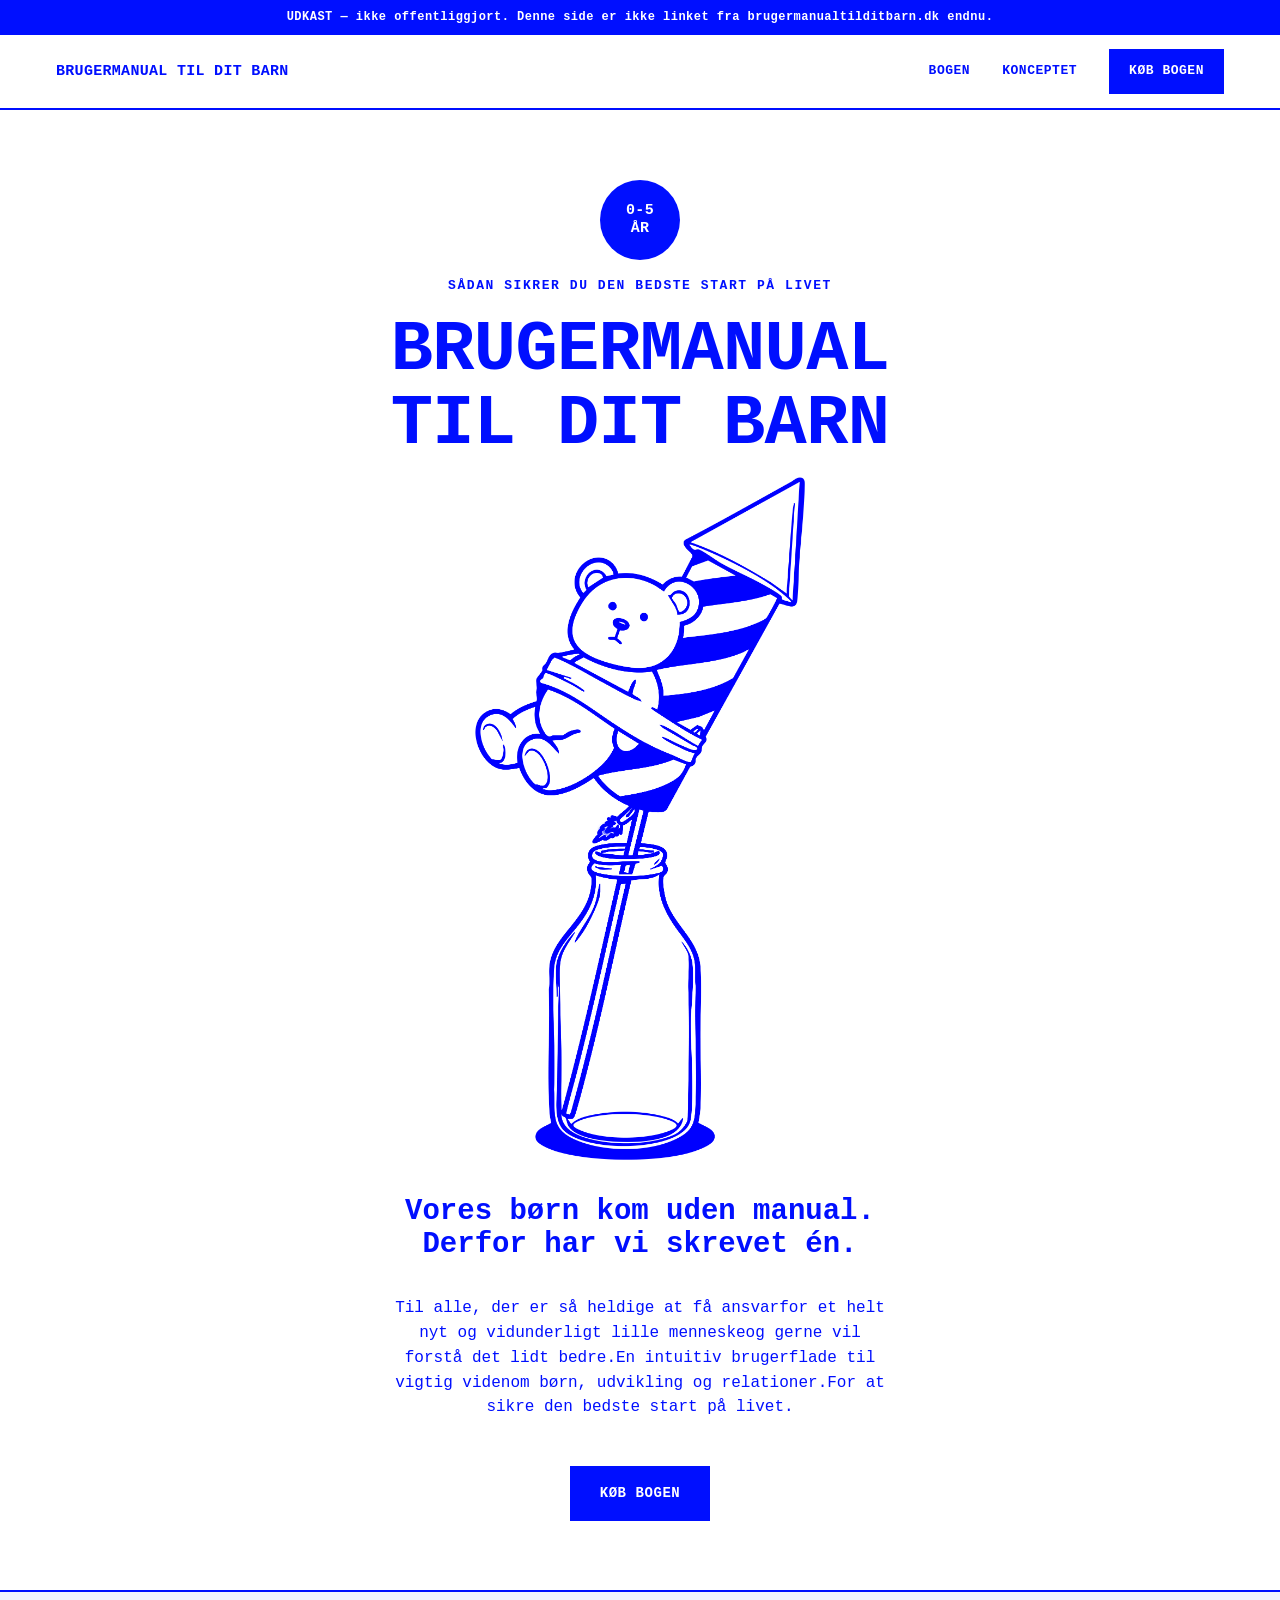
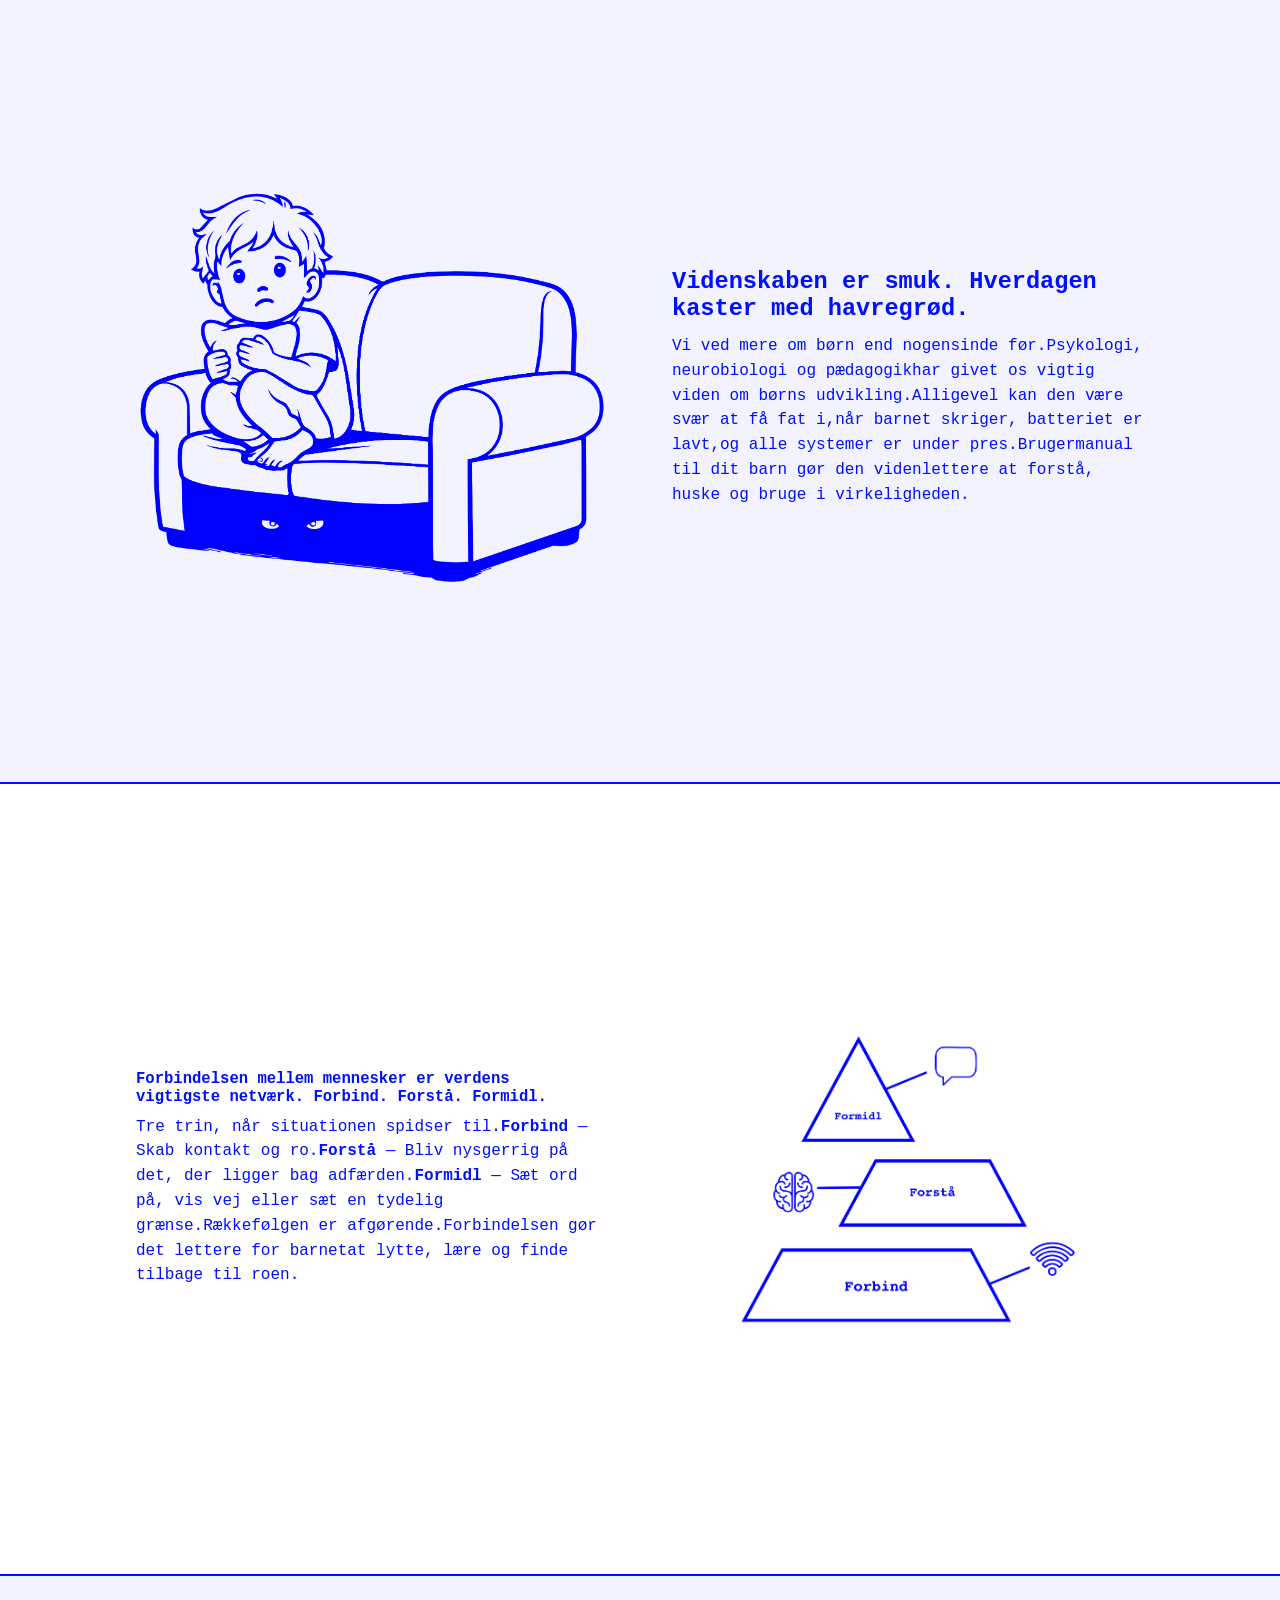
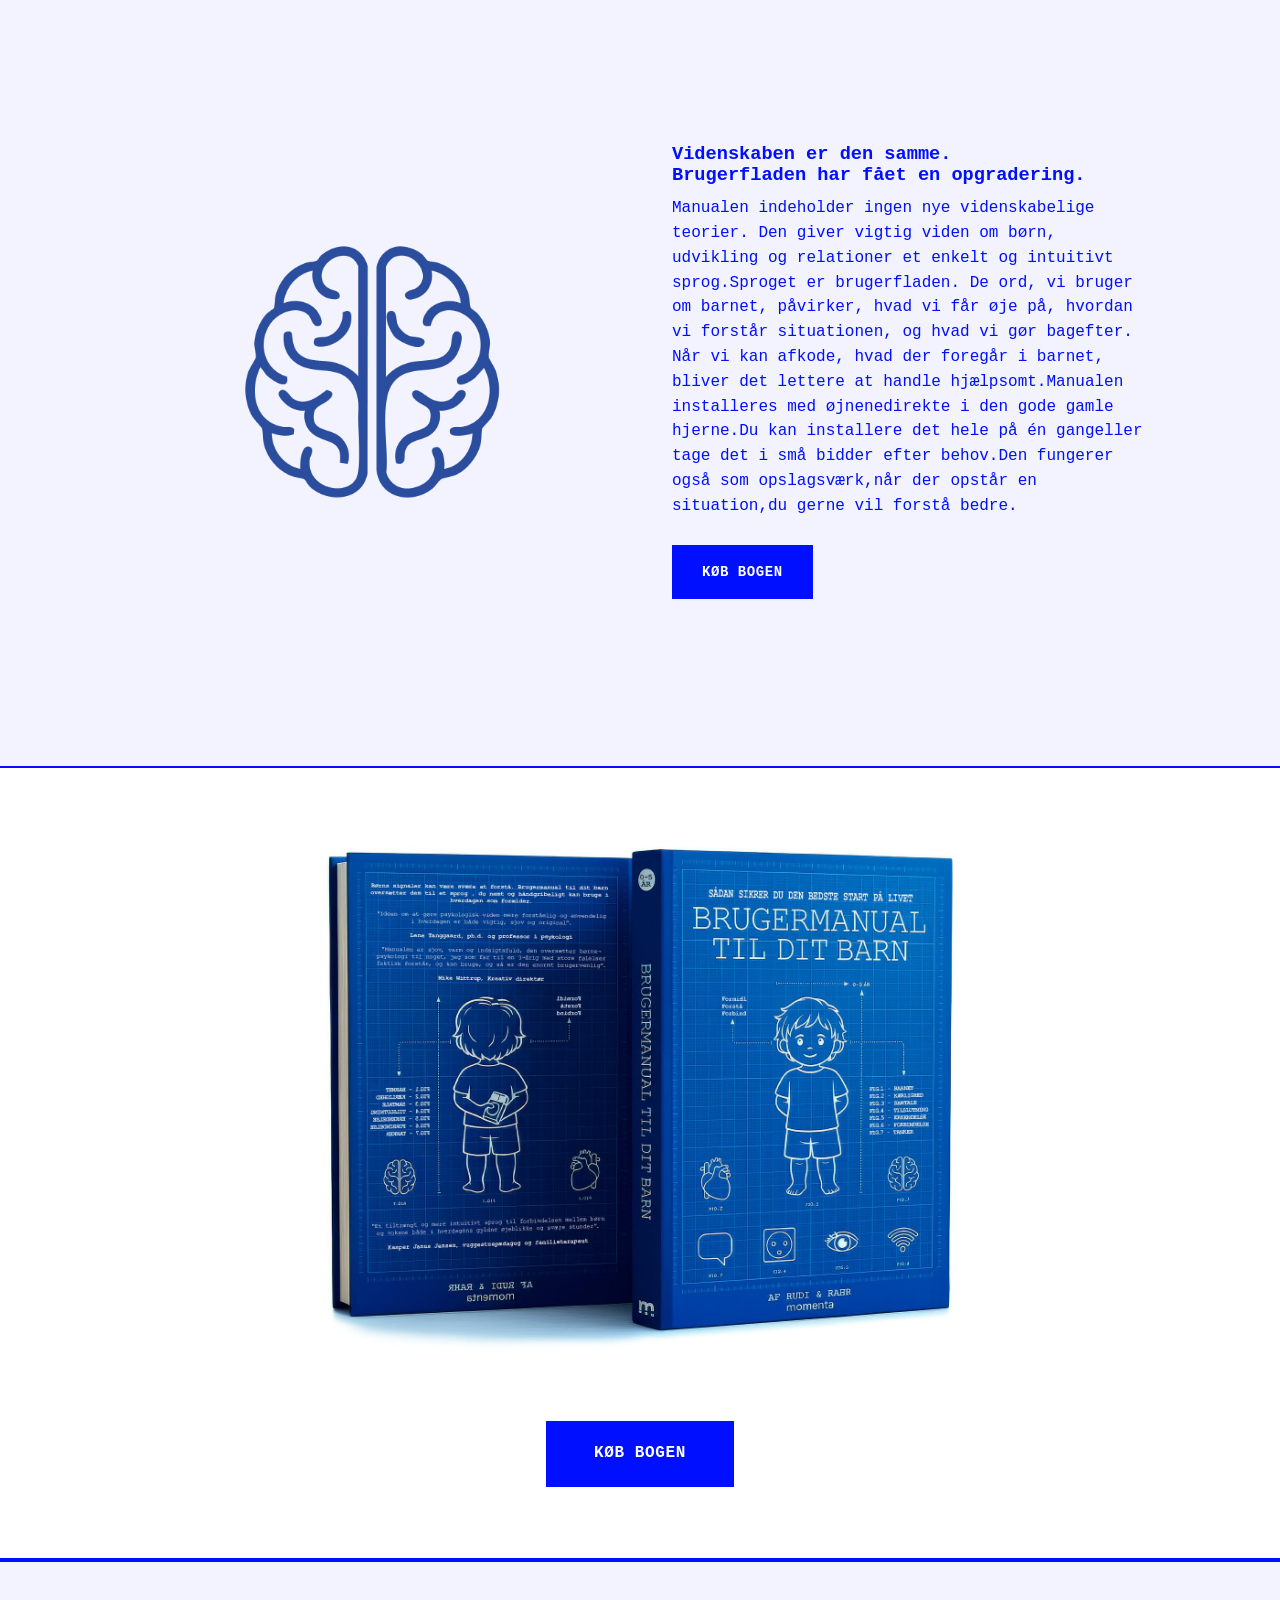
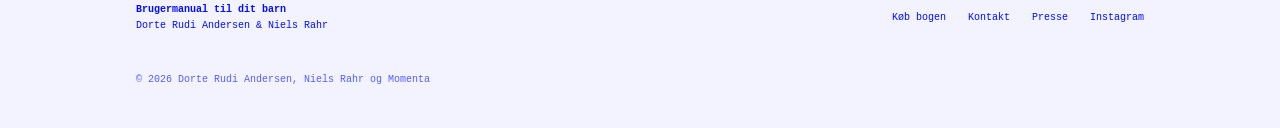
==== commit 86567568: "Make fuse sparks subtle; add big packshot + buy CTA section Spark FX (opslag 1): - Wrapped all spark" ====
--- a/forside-udkast.html
+++ b/forside-udkast.html
@@ -80,8 +80,9 @@
   .spark-bear { position: relative; display: block; width: 100%; max-width: 340px; aspect-ratio: 1247 / 2541; margin: 0 auto; }
   .spark-bear img { width: 100%; height: 100%; display: block; user-select: none; }
   .fuse-spark-anchor { position: absolute; left: 40.1%; top: 51.75%; width: 0; height: 0; pointer-events: none; }
-  .spark-flash { position: absolute; width: 44px; height: 44px; left: -22px; top: -22px; border-radius: 50%; background: radial-gradient(circle, rgba(0,15,255,.5) 0%, rgba(0,15,255,.16) 45%, rgba(0,15,255,0) 74%); animation: flashBreathe 2.3s infinite ease-in-out; }
-  .glow-core { position: absolute; width: 7px; height: 7px; background: var(--blue); border-radius: 50%; top: -3.5px; left: -3.5px; box-shadow: 0 0 5px 1.5px rgba(0,15,255,.9), 0 0 11px 4px rgba(0,15,255,.35); animation: corePulse .22s infinite alternate ease-in-out; }
+  .spark-cluster { display: block; transform: scale(.58); transform-origin: 0 0; opacity: .7; }
+  .spark-flash { position: absolute; width: 34px; height: 34px; left: -17px; top: -17px; border-radius: 50%; background: radial-gradient(circle, rgba(0,15,255,.28) 0%, rgba(0,15,255,.09) 45%, rgba(0,15,255,0) 74%); animation: flashBreathe 2.3s infinite ease-in-out; }
+  .glow-core { position: absolute; width: 7px; height: 7px; background: var(--blue); border-radius: 50%; top: -3.5px; left: -3.5px; box-shadow: 0 0 3px 1px rgba(0,15,255,.7), 0 0 6px 2px rgba(0,15,255,.22); animation: corePulse .22s infinite alternate ease-in-out; }
   .glow-ring-1 { position: absolute; width: 18px; height: 18px; border: 1.6px solid var(--blue); border-radius: 50%; top: -9px; left: -9px; animation: ringPop .65s infinite cubic-bezier(.1,.7,.1,1); }
   .glow-ring-2 { position: absolute; width: 11px; height: 11px; border: 1.6px solid var(--blue); border-radius: 50%; top: -5.5px; left: -5.5px; animation: ringPop .85s infinite .35s cubic-bezier(.1,.7,.1,1); }
   .glow-ring-3 { position: absolute; width: 27px; height: 27px; border: 1.4px solid var(--blue); border-radius: 50%; top: -13.5px; left: -13.5px; animation: ringPopSoft 1.15s infinite .55s cubic-bezier(.1,.7,.1,1); }
@@ -139,6 +140,12 @@
   .pyramid-reveal img { clip-path: inset(100% 0 0 0); transition: clip-path 1.1s cubic-bezier(.2,.7,.2,1); }
   .spread-visual.in-view .pyramid-reveal img { clip-path: inset(0 0 0 0); }
 
+  /* Opslag 5: stort packshot + køb-knap */
+  .buy-cta { text-align: center; }
+  .buy-cta-inner { width: 100%; display: flex; flex-direction: column; align-items: center; gap: clamp(24px, 4vw, 40px); }
+  .buy-cta-visual { width: 100%; max-width: 640px; margin: 0 auto; }
+  .buy-cta-button { font-size: 16px; padding: 18px 46px; }
+
   footer { border-top: 2px solid var(--blue); padding: 40px 0; background: #f2f3ff; }
   .footer-inner { display: flex; flex-wrap: wrap; justify-content: space-between; align-items: center; gap: 20px; font-size: var(--type-small); }
   .footer-title { font-weight: 700; }
@@ -177,19 +184,21 @@
         <span class="spark-bear" aria-hidden="true">
           <img src="images/bamse-raket.png" alt="Illustration: bamsen fastspændt på en raket i en flaske">
           <span class="fuse-spark-anchor">
-            <span class="spark-flash"></span>
-            <span class="smoke sm1"></span><span class="smoke sm2"></span>
-            <span class="glow-ring-3"></span>
-            <span class="glow-ring-2"></span>
-            <span class="glow-ring-1"></span>
-            <span class="glow-core"></span>
-            <span class="spark sp1"></span><span class="spark sp2"></span><span class="spark sp3"></span>
-            <span class="spark sp4"></span><span class="spark sp5"></span><span class="spark sp6"></span>
-            <span class="spark sp7"></span><span class="spark sp8"></span><span class="spark sp9"></span>
-            <span class="spark sp10"></span><span class="spark sp11"></span><span class="spark sp12"></span>
-            <span class="spark sp13"></span><span class="spark sp14"></span><span class="spark sp15"></span>
-            <span class="spark sp16"></span>
-            <span class="spark spark-star st1"></span><span class="spark spark-star st2"></span><span class="spark spark-star st3"></span>
+            <span class="spark-cluster">
+              <span class="spark-flash"></span>
+              <span class="smoke sm1"></span><span class="smoke sm2"></span>
+              <span class="glow-ring-3"></span>
+              <span class="glow-ring-2"></span>
+              <span class="glow-ring-1"></span>
+              <span class="glow-core"></span>
+              <span class="spark sp1"></span><span class="spark sp2"></span><span class="spark sp3"></span>
+              <span class="spark sp4"></span><span class="spark sp5"></span><span class="spark sp6"></span>
+              <span class="spark sp7"></span><span class="spark sp8"></span><span class="spark sp9"></span>
+              <span class="spark sp10"></span><span class="spark sp11"></span><span class="spark sp12"></span>
+              <span class="spark sp13"></span><span class="spark sp14"></span><span class="spark sp15"></span>
+              <span class="spark sp16"></span>
+              <span class="spark spark-star st1"></span><span class="spark spark-star st2"></span><span class="spark spark-star st3"></span>
+            </span>
           </span>
         </span>
       </div>
@@ -240,6 +249,16 @@
       <div class="spread-visual" data-reveal style="max-width:280px; margin-left:auto; margin-right:auto;">
         <img src="images/icons/hjerne.png" alt="Illustration: hjernen — manualens viden installeres gennem øjnene og lagres i hjernen">
       </div>
+    </div>
+  </section>
+
+  <!-- OPSLAG 5: STORT PACKSHOT + KØB BOGEN -->
+  <section class="spread buy-cta" id="opslag-5">
+    <div class="wrap buy-cta-inner">
+      <div class="spread-visual buy-cta-visual" data-reveal>
+        <img src="images/bog-packshot.jpg" alt="Brugermanual til dit barn — forside og bagside af bogen" loading="lazy">
+      </div>
+      <a class="spread-buy buy-cta-button" href="https://www.williamdam.dk/brugermanual-til-dit-barn__4393526" target="_blank" rel="noopener noreferrer">KØB BOGEN</a>
     </div>
   </section>
 
